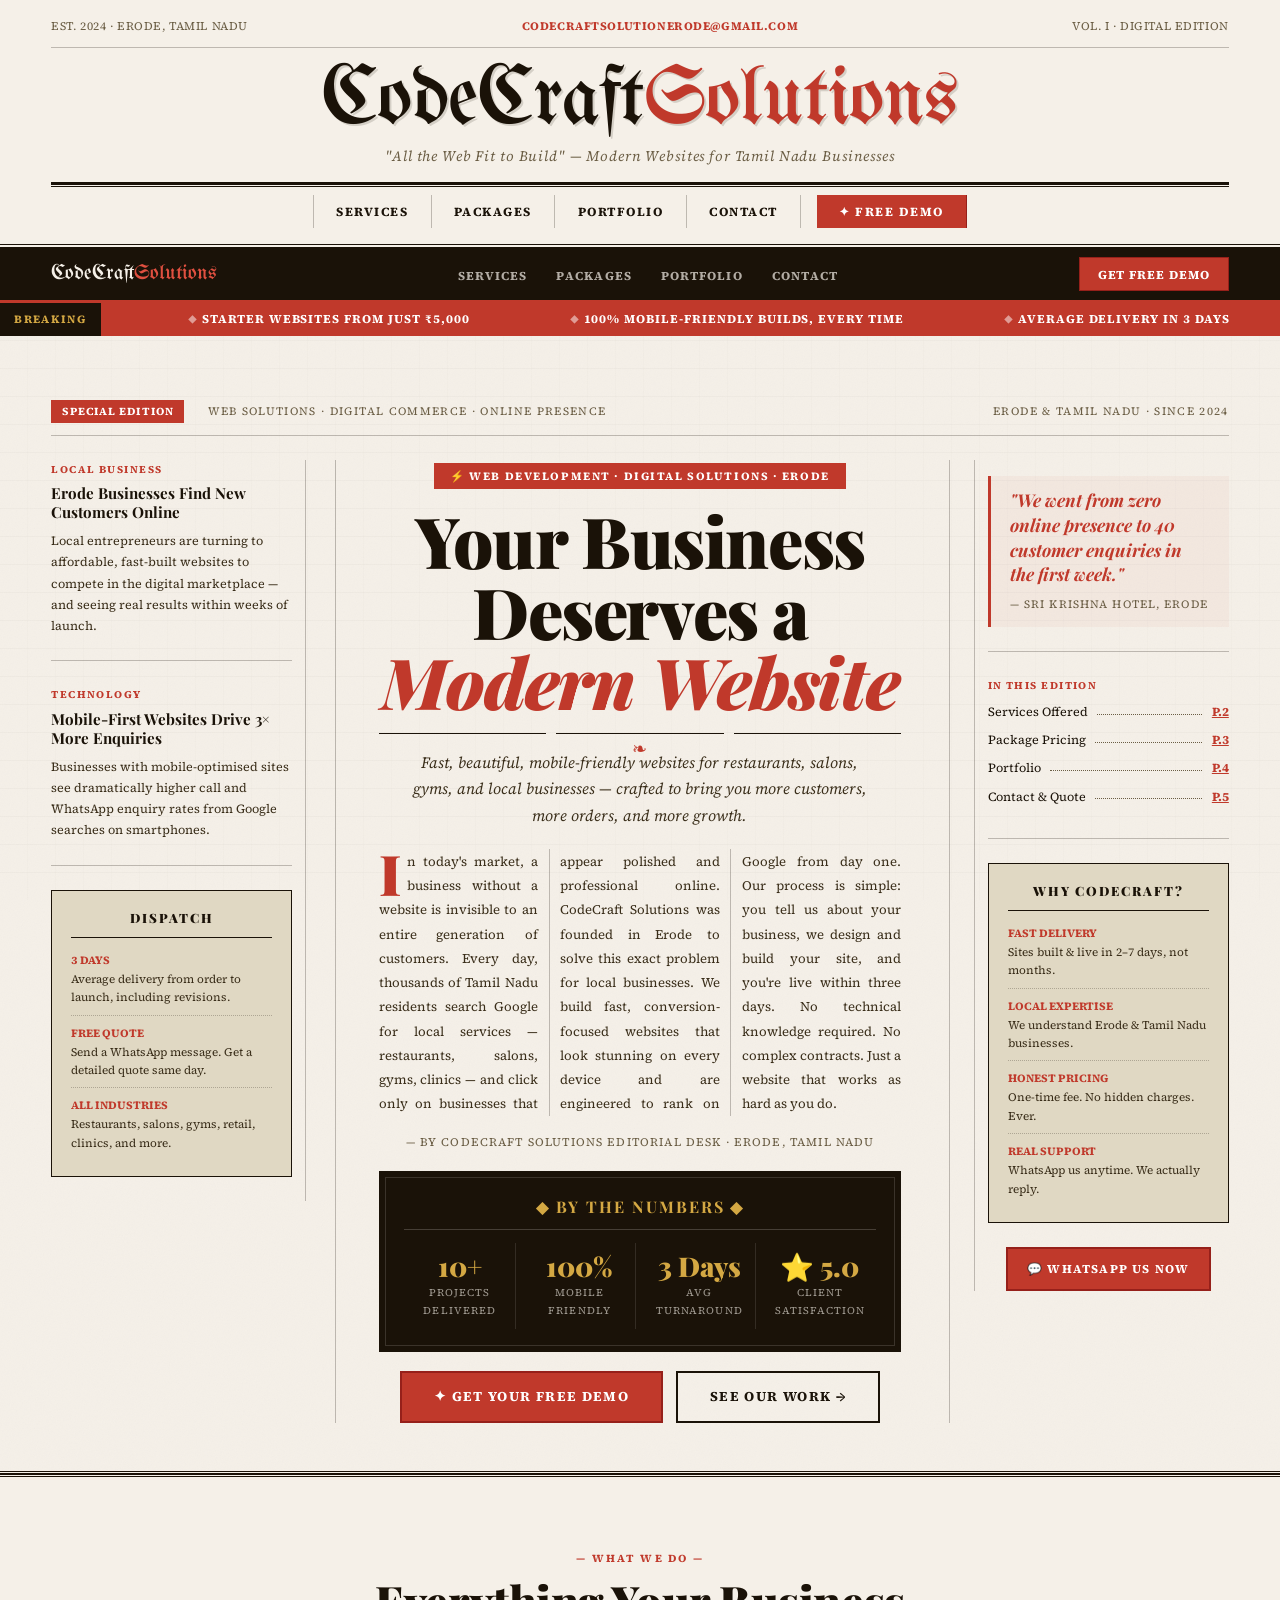
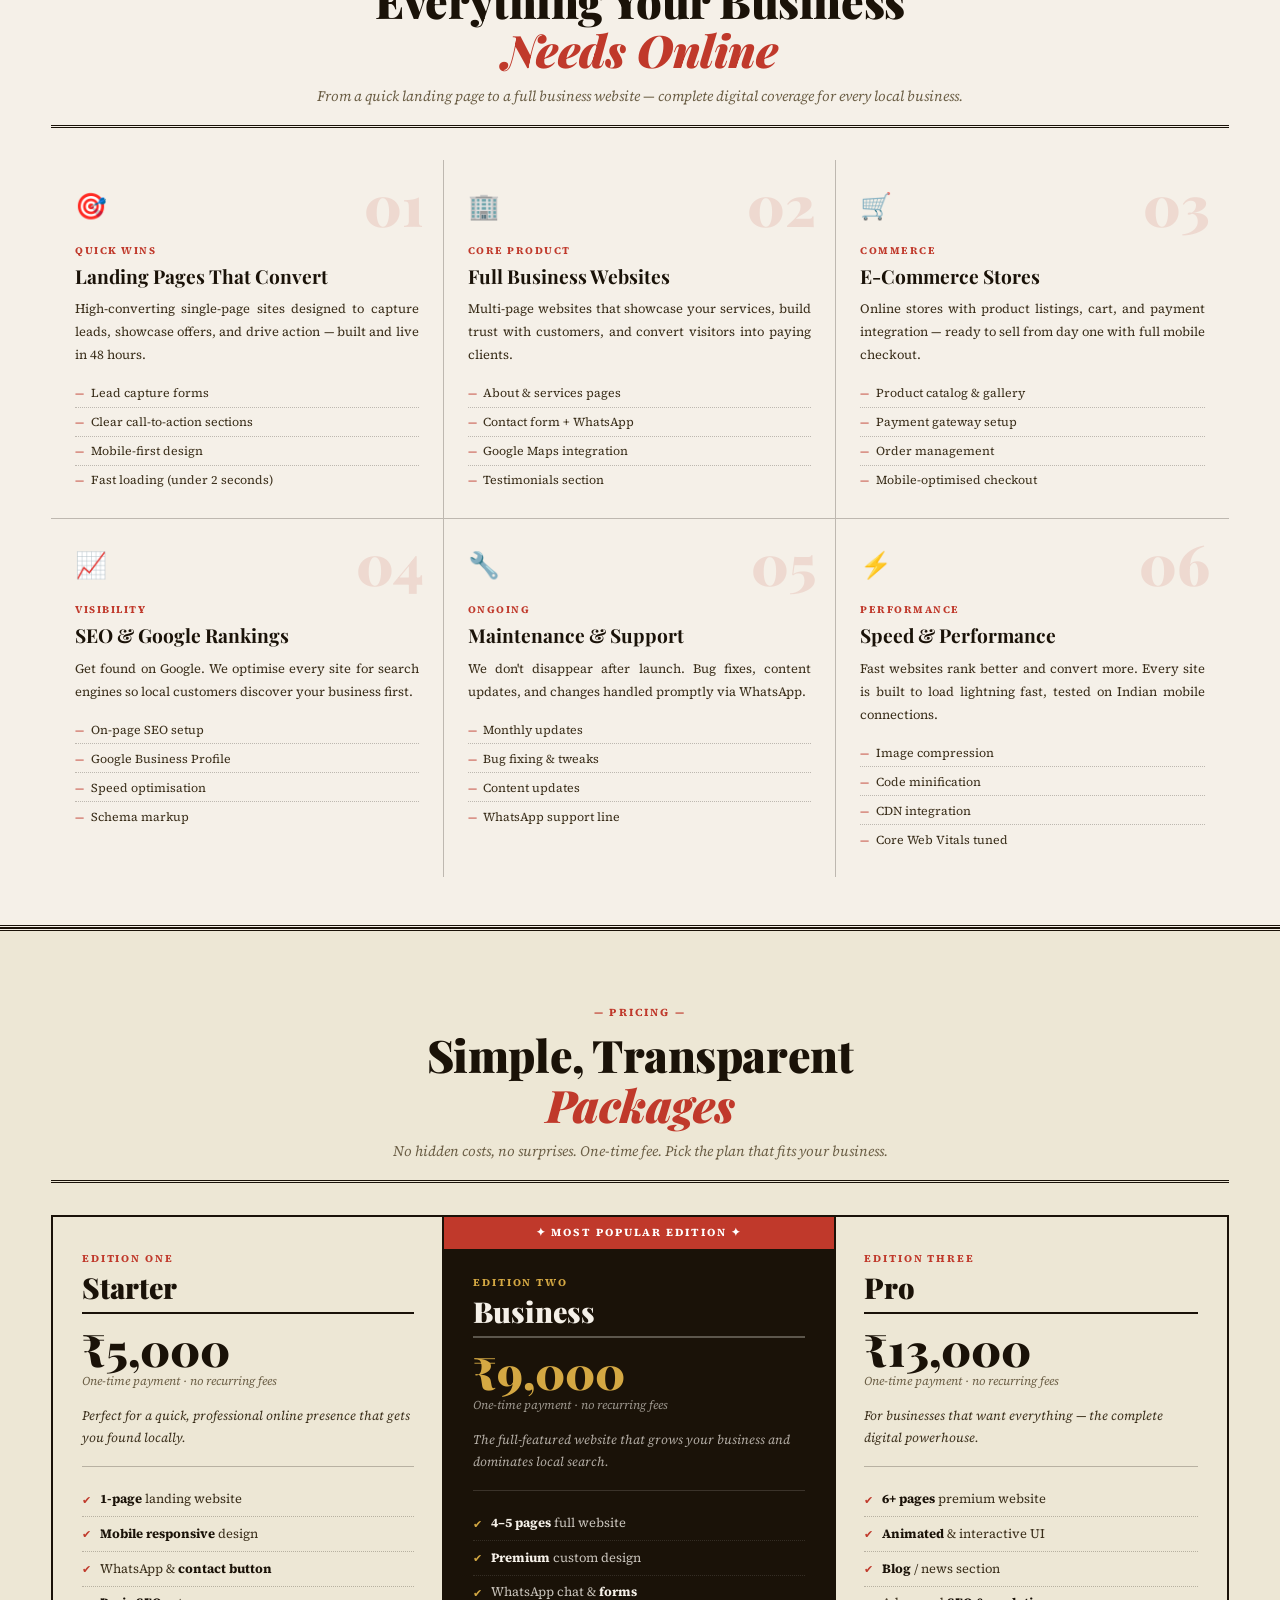
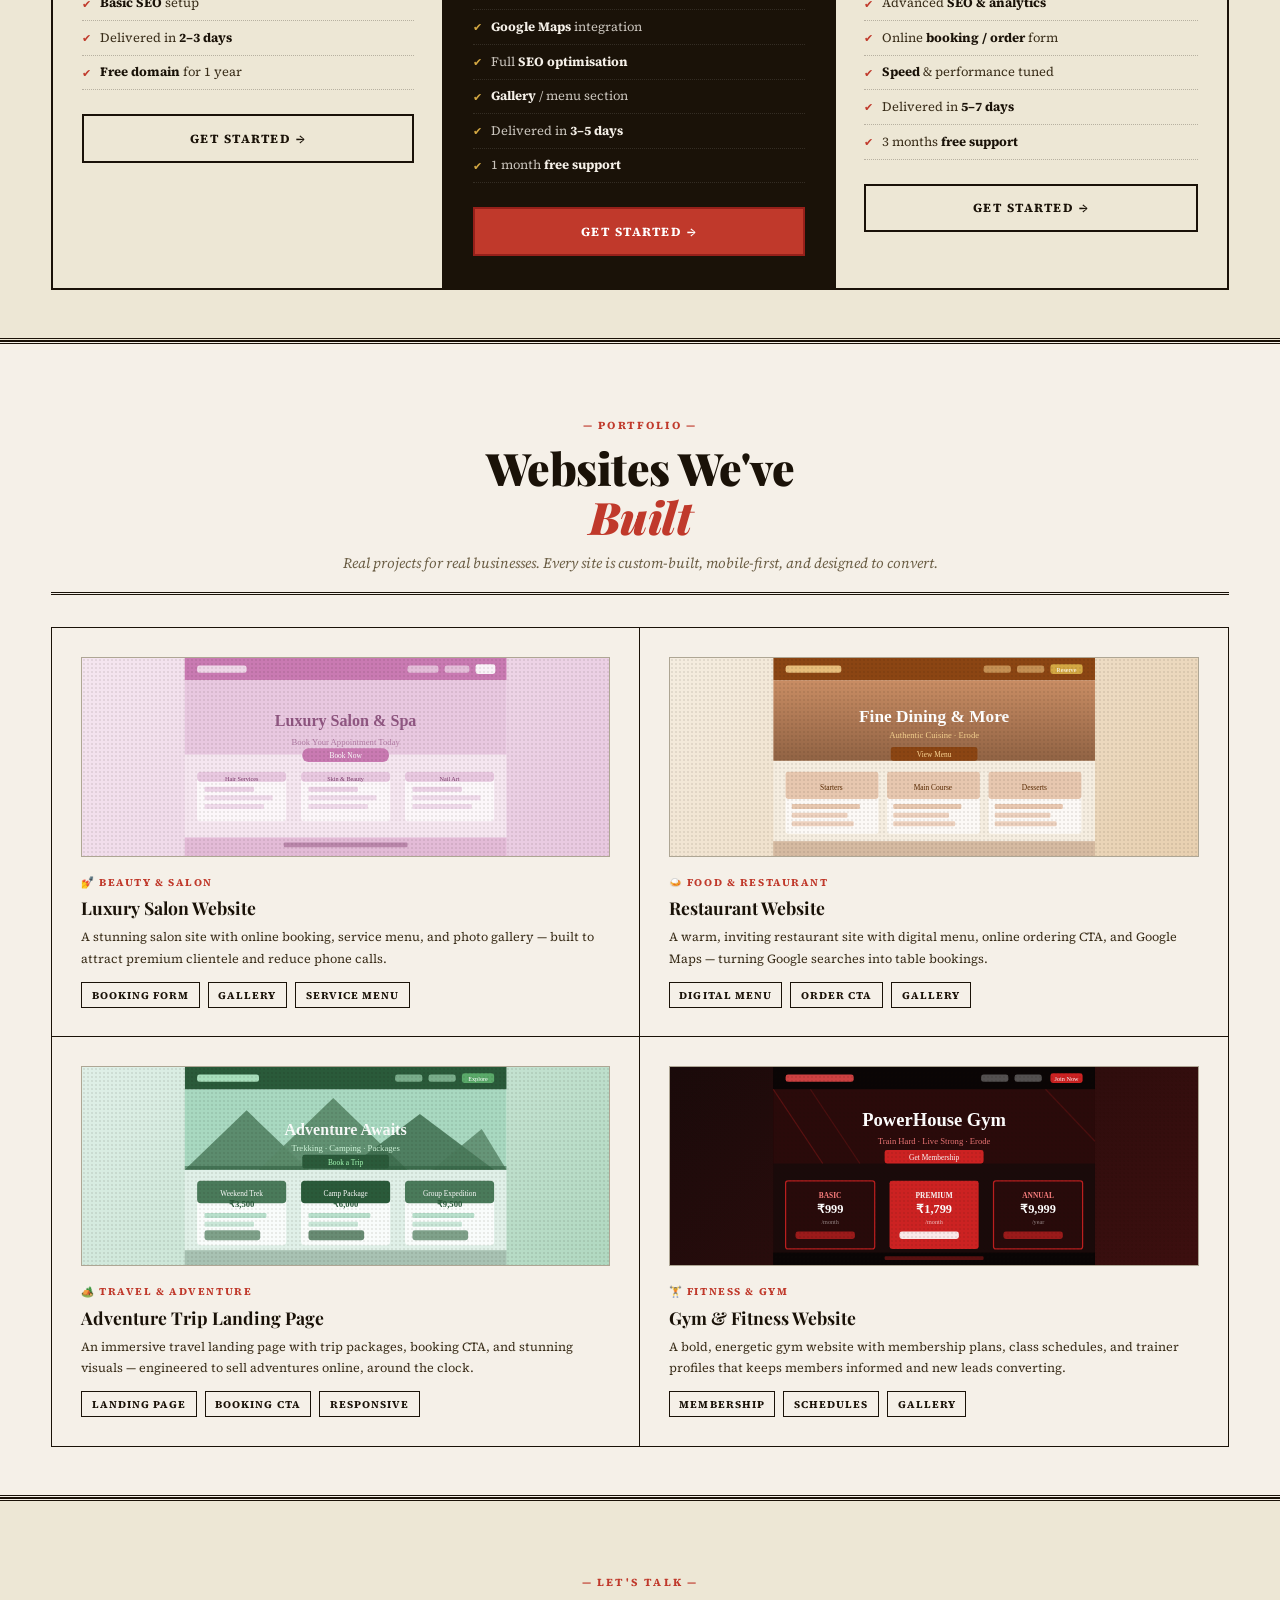
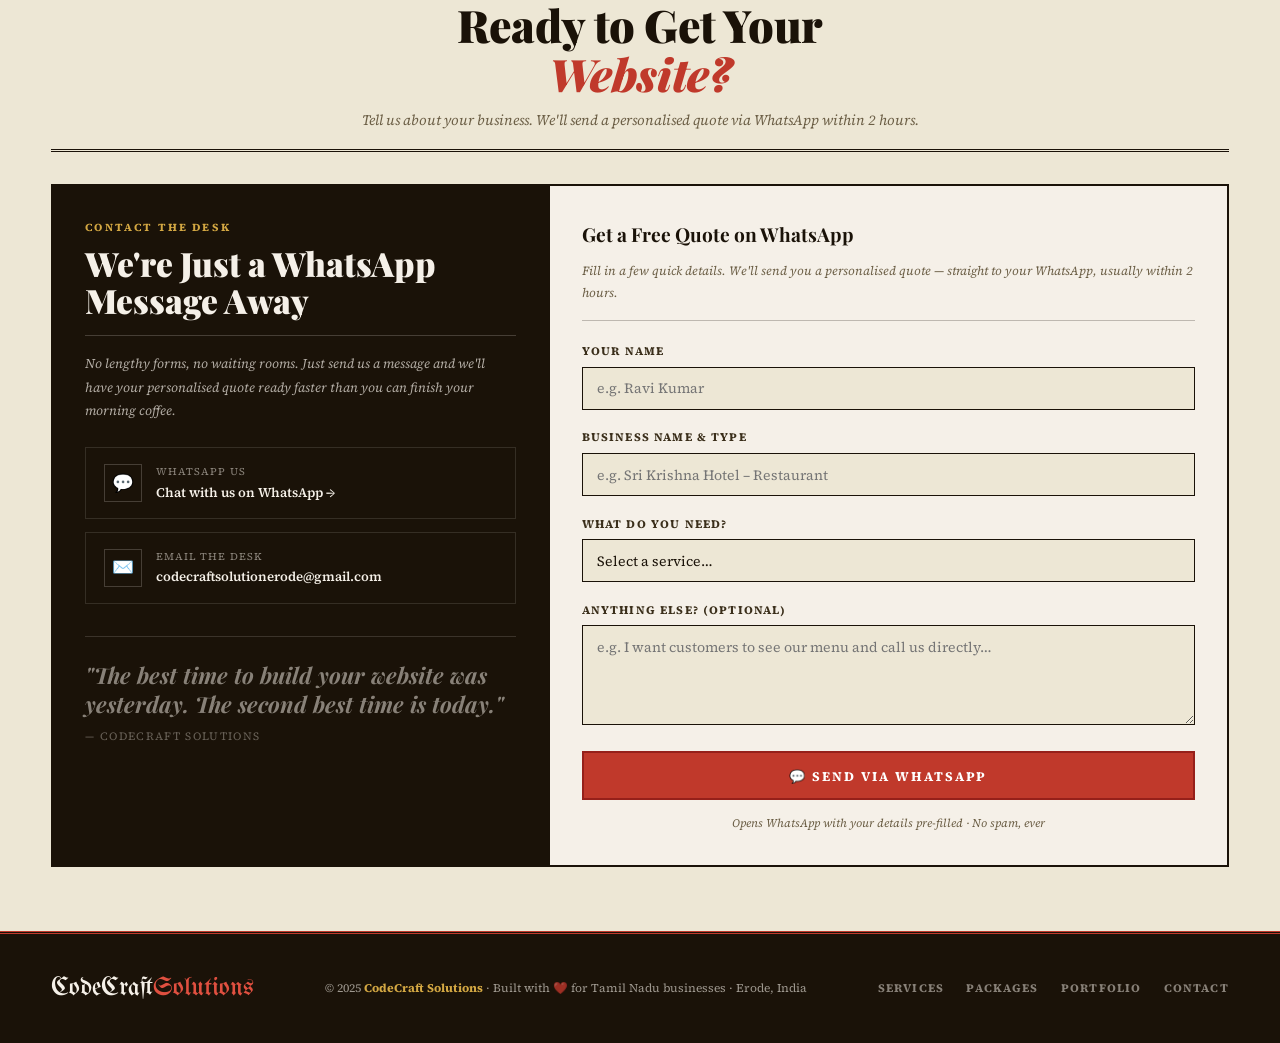
==== index.html @ 7e61b227 "Rename CodeCraft_Solutions_Newspaper.html to index.html" ====
<!DOCTYPE html>
<html lang="en">
<head>
<meta charset="UTF-8">
<meta name="viewport" content="width=device-width, initial-scale=1.0">
<title>CodeCraft Solutions — The Web Dispatch</title>
<link href="https://fonts.googleapis.com/css2?family=Playfair+Display:ital,wght@0,400;0,600;0,700;0,900;1,400;1,700&family=UnifrakturMaguntia&family=Libre+Baskerville:ital,wght@0,400;0,700;1,400&family=Source+Serif+4:ital,opsz,wght@0,8..60,300;0,8..60,400;0,8..60,600;1,8..60,400&display=swap" rel="stylesheet">
<style>
/* ═══════════════════════════════════════════
   DESIGN TOKENS — RETRO NEWSPAPER EDITORIAL
   ═══════════════════════════════════════════ */
:root {
  --cream:       #f5f0e8;
  --cream-dark:  #ede7d5;
  --cream-deep:  #e0d8c3;
  --ink:         #1a1208;
  --ink-mid:     #3a2e1a;
  --ink-light:   #6b5e45;
  --red:         #c0392b;
  --red-dark:    #96201a;
  --red-light:   #e05040;
  --gold:        #b8892a;
  --gold-light:  #d4a843;
  --rule:        #1a1208;
  --rule-thin:   rgba(26,18,8,0.25);
  --paper-grain: url("data:image/svg+xml,%3Csvg xmlns='http://www.w3.org/2000/svg' width='300' height='300'%3E%3Cfilter id='n'%3E%3CfeTurbulence type='fractalNoise' baseFrequency='0.85' numOctaves='4' stitchTiles='stitch'/%3E%3CfeColorMatrix type='saturate' values='0'/%3E%3C/filter%3E%3Crect width='300' height='300' filter='url(%23n)' opacity='0.04'/%3E%3C/svg%3E");
  --serif-display: 'Playfair Display', Georgia, serif;
  --serif-body:    'Source Serif 4', 'Libre Baskerville', Georgia, serif;
  --fraktur:       'UnifrakturMaguntia', serif;
}

/* ─── RESET & BASE ─── */
*,*::before,*::after { box-sizing: border-box; margin: 0; padding: 0; }
html { scroll-behavior: smooth; }
body {
  background-color: var(--cream);
  background-image: var(--paper-grain);
  color: var(--ink);
  font-family: var(--serif-body);
  font-size: 16px;
  line-height: 1.75;
  overflow-x: hidden;
  cursor: crosshair;
}

/* ─── PAPER TEXTURE LAYER ─── */
body::before {
  content: '';
  position: fixed; inset: 0;
  background: 
    repeating-linear-gradient(0deg, transparent, transparent 27px, rgba(26,18,8,0.025) 27px, rgba(26,18,8,0.025) 28px),
    repeating-linear-gradient(90deg, transparent, transparent 27px, rgba(26,18,8,0.012) 27px, rgba(26,18,8,0.012) 28px);
  pointer-events: none; z-index: 0;
}

/* ─── SCROLL PROGRESS ─── */
#progress {
  position: fixed; top: 0; left: 0; height: 3px; z-index: 500;
  background: var(--red); width: 0%;
  transition: width .1s;
}

/* ══════════════════════════════
   MASTHEAD / HEADER
   ══════════════════════════════ */
.masthead {
  position: relative; z-index: 100;
  background: var(--cream);
  border-bottom: 4px double var(--ink);
  text-align: center;
  padding: 1rem 4%;
}
.masthead-top {
  display: flex; align-items: center; justify-content: space-between;
  font-family: var(--serif-body); font-size: .72rem;
  color: var(--ink-light); letter-spacing: .05em;
  text-transform: uppercase;
  padding-bottom: .7rem;
  border-bottom: 1px solid var(--rule-thin);
  margin-bottom: .7rem;
}
.masthead-top a { color: var(--red); text-decoration: none; font-weight: 700; }
.masthead-logo {
  font-family: var(--fraktur);
  font-size: clamp(2.8rem, 7vw, 5.2rem);
  color: var(--ink);
  letter-spacing: -.01em;
  line-height: 1;
  text-shadow: 2px 2px 0 rgba(26,18,8,.15);
  margin: .3rem 0 .1rem;
}
.masthead-logo span { color: var(--red); }
.masthead-tagline {
  font-family: var(--serif-body); font-style: italic;
  font-size: .9rem; color: var(--ink-light);
  letter-spacing: .06em; margin-bottom: .8rem;
}
.masthead-rule { height: 3px; background: var(--ink); margin: .6rem 0; position: relative; }
.masthead-rule::before {
  content: ''; position: absolute; top: 4px; left: 0; right: 0; height: 1px;
  background: var(--ink);
}
.masthead-nav {
  display: flex; align-items: center; justify-content: center;
  gap: 0; flex-wrap: wrap;
}
.masthead-nav a {
  font-family: var(--serif-body); font-size: .78rem; font-weight: 700;
  text-transform: uppercase; letter-spacing: .12em;
  color: var(--ink); text-decoration: none;
  padding: .35rem 1.4rem;
  border-right: 1px solid var(--rule-thin);
  transition: color .2s, background .2s;
}
.masthead-nav a:first-child { border-left: 1px solid var(--rule-thin); }
.masthead-nav a:hover { color: var(--red); background: rgba(192,57,43,.05); }
.masthead-nav .nav-cta {
  background: var(--red); color: #fff !important;
  border-color: var(--red-dark) !important;
  margin-left: 1rem;
  border-radius: 0;
}
.masthead-nav .nav-cta:hover { background: var(--red-dark); }

/* Sticky nav */
.sticky-nav {
  position: sticky; top: 0; z-index: 200;
  background: var(--ink); color: var(--cream);
  display: flex; align-items: center; justify-content: space-between;
  padding: .5rem 4%;
  border-bottom: 3px solid var(--red);
}
.sticky-nav-logo {
  font-family: var(--fraktur); font-size: 1.3rem; color: var(--cream);
  text-decoration: none;
}
.sticky-nav-logo span { color: var(--red-light); }
.sticky-nav-links { display: flex; gap: 1.8rem; list-style: none; }
.sticky-nav-links a {
  font-family: var(--serif-body); font-size: .76rem; font-weight: 700;
  text-transform: uppercase; letter-spacing: .1em;
  color: rgba(245,240,232,.7); text-decoration: none;
  transition: color .2s;
}
.sticky-nav-links a:hover { color: var(--red-light); }
.sticky-btn {
  background: var(--red); color: #fff !important;
  padding: .35rem 1.1rem;
  font-family: var(--serif-body); font-size: .76rem; font-weight: 700;
  text-transform: uppercase; letter-spacing: .08em;
  text-decoration: none;
  border: 1px solid var(--red-dark);
  transition: background .2s;
}
.sticky-btn:hover { background: var(--red-dark); }
.nav-burger { display: none; flex-direction: column; gap: 4px; cursor: pointer; padding: 4px; background: none; border: none; }
.nav-burger span { display: block; width: 22px; height: 2px; background: var(--cream); }

/* ══════════════════════════════
   HERO — FRONT PAGE LAYOUT
   ══════════════════════════════ */
#hero {
  position: relative; z-index: 1;
  padding: 2rem 4% 3rem;
  border-bottom: 3px double var(--ink);
}

/* Big edition dateline */
.edition-bar {
  display: flex; align-items: center; gap: 1.5rem;
  font-size: .7rem; font-family: var(--serif-body);
  text-transform: uppercase; letter-spacing: .12em;
  color: var(--ink-light);
  margin-bottom: 1.5rem;
  padding-bottom: .7rem;
  border-bottom: 1px solid var(--rule-thin);
}
.edition-bar .ed-tag {
  background: var(--red); color: #fff;
  padding: .15rem .65rem; font-weight: 700;
  font-size: .68rem; letter-spacing: .1em;
}

/* Newspaper grid layout */
.front-page {
  display: grid;
  grid-template-columns: 1fr 2px 2.2fr 2px 1fr;
  gap: 0 1.6rem;
  align-items: start;
}
.col-rule {
  width: 1px; background: var(--rule-thin);
  align-self: stretch; margin: 0 .2rem;
}

/* Column 1: sidebar brief */
.hero-sidebar-left {
  padding-right: .8rem;
  border-right: 1px solid var(--rule-thin);
}
.sidebar-brief {
  margin-bottom: 1.5rem;
  padding-bottom: 1.5rem;
  border-bottom: 1px solid var(--rule-thin);
}
.brief-kicker {
  font-size: .65rem; font-weight: 700; text-transform: uppercase;
  letter-spacing: .14em; color: var(--red);
  display: block; margin-bottom: .4rem;
}
.brief-headline {
  font-family: var(--serif-display); font-size: .95rem; font-weight: 700;
  line-height: 1.25; margin-bottom: .5rem; color: var(--ink);
}
.brief-body {
  font-size: .78rem; color: var(--ink-mid); line-height: 1.7;
}

/* Column 2: main headline */
.hero-main {
  padding: 0 1.2rem;
  text-align: center;
}
.hero-kicker {
  display: inline-block;
  background: var(--red); color: #fff;
  font-family: var(--serif-body); font-size: .7rem; font-weight: 700;
  text-transform: uppercase; letter-spacing: .14em;
  padding: .2rem 1rem; margin-bottom: 1rem;
}
.hero-headline {
  font-family: var(--serif-display);
  font-size: clamp(2.4rem, 5.5vw, 4.4rem);
  font-weight: 900; line-height: 1.0;
  letter-spacing: -.02em;
  color: var(--ink);
  margin-bottom: .7rem;
}
.hero-headline em { font-style: italic; color: var(--red); }
.hero-deck {
  font-family: var(--serif-body); font-size: .98rem;
  font-style: italic; color: var(--ink-mid);
  line-height: 1.7; margin-bottom: 1.2rem;
  max-width: 480px; margin-left: auto; margin-right: auto;
}
.hero-rule {
  display: flex; align-items: center; gap: .6rem;
  justify-content: center; margin: 1rem 0;
}
.hero-rule span { flex: 1; height: 1px; background: var(--ink); }
.hero-rule-ornament {
  font-family: var(--serif-display); font-size: 1.1rem; color: var(--red);
}

/* Three-column body text in hero */
.hero-columns {
  column-count: 3; column-gap: 1.4rem;
  column-rule: 1px solid var(--rule-thin);
  font-size: .82rem; line-height: 1.85;
  color: var(--ink-mid); text-align: justify;
  margin: 1rem 0;
  hyphens: auto;
}
.hero-columns::first-letter {
  font-family: var(--serif-display); font-size: 3.5rem;
  font-weight: 900; color: var(--red);
  float: left; line-height: .8; margin: .05em .12em 0 0;
}
.hero-byline {
  font-size: .72rem; text-transform: uppercase; letter-spacing: .1em;
  color: var(--ink-light); margin-top: .8rem;
}

/* Hero illustration / stats */
.hero-broadside {
  margin: 1.2rem 0;
  background: var(--ink);
  color: var(--cream);
  padding: 1.4rem 1.6rem;
  position: relative;
  overflow: hidden;
}
.hero-broadside::before {
  content: '';
  position: absolute; inset: 6px;
  border: 1px solid rgba(245,240,232,.15);
  pointer-events: none;
}
.broadside-title {
  font-family: var(--serif-display); font-size: 1rem; font-weight: 700;
  text-align: center; text-transform: uppercase; letter-spacing: .12em;
  color: var(--gold-light); margin-bottom: .8rem;
  border-bottom: 1px solid rgba(245,240,232,.2); padding-bottom: .5rem;
}
.broadside-stats {
  display: grid; grid-template-columns: repeat(4, 1fr);
  gap: .5rem;
}
.bstat {
  text-align: center; padding: .6rem .3rem;
  border-right: 1px solid rgba(245,240,232,.12);
}
.bstat:last-child { border-right: none; }
.bstat-num {
  font-family: var(--serif-display); font-size: 1.7rem; font-weight: 900;
  color: var(--gold-light); line-height: 1; display: block;
}
.bstat-label {
  font-size: .65rem; text-transform: uppercase; letter-spacing: .1em;
  color: rgba(245,240,232,.6); margin-top: .2rem; display: block;
}

/* Hero buttons */
.hero-btns {
  display: flex; gap: .8rem; justify-content: center;
  flex-wrap: wrap; margin-top: 1.2rem;
}
.btn-primary {
  background: var(--red); color: #fff;
  padding: .75rem 2rem; font-family: var(--serif-body);
  font-size: .85rem; font-weight: 700; text-transform: uppercase;
  letter-spacing: .1em; text-decoration: none;
  border: 2px solid var(--red-dark);
  transition: background .2s, transform .15s;
  display: inline-block;
}
.btn-primary:hover { background: var(--red-dark); transform: translateY(-2px); }
.btn-ghost {
  background: transparent; color: var(--ink);
  padding: .75rem 2rem; font-family: var(--serif-body);
  font-size: .85rem; font-weight: 700; text-transform: uppercase;
  letter-spacing: .1em; text-decoration: none;
  border: 2px solid var(--ink);
  transition: background .2s, color .2s;
}
.btn-ghost:hover { background: var(--ink); color: var(--cream); }

/* Column 3: right sidebar */
.hero-sidebar-right {
  padding-left: .8rem;
  border-left: 1px solid var(--rule-thin);
}

/* Ticker */
.ticker-wrap {
  overflow: hidden; background: var(--red); color: #fff;
  padding: .35rem 0; margin-bottom: 2rem;
  font-family: var(--serif-body); font-size: .75rem;
  font-weight: 700; text-transform: uppercase; letter-spacing: .08em;
  white-space: nowrap;
  position: relative; z-index: 1;
}
.ticker-label {
  display: inline-block; background: var(--ink);
  color: var(--gold-light); padding: .35rem .9rem;
  position: absolute; left: 0; top: 0; bottom: 0;
  font-size: .7rem; letter-spacing: .12em;
  display: flex; align-items: center;
  z-index: 2;
}
.ticker-inner {
  display: inline-block;
  animation: tickerScroll 25s linear infinite;
  padding-left: 100%;
}
@keyframes tickerScroll {
  from { transform: translateX(0); }
  to   { transform: translateX(-100%); }
}
.ticker-inner span { margin: 0 3rem; }
.ticker-inner span::before { content: '◆ '; color: rgba(255,255,255,.5); }

/* ══════════════════════════════
   SECTION COMMONS
   ══════════════════════════════ */
.section-masthead {
  text-align: center; padding: 1.5rem 0 1rem;
  border-bottom: 3px double var(--ink); margin-bottom: 2rem;
  position: relative;
}
.section-kicker {
  font-size: .68rem; font-weight: 700; text-transform: uppercase;
  letter-spacing: .2em; color: var(--red);
  display: block; margin-bottom: .5rem;
}
.section-title {
  font-family: var(--serif-display);
  font-size: clamp(1.8rem, 3.5vw, 2.8rem);
  font-weight: 900; line-height: 1.1; letter-spacing: -.01em;
  color: var(--ink);
}
.section-title em { font-style: italic; color: var(--red); }
.section-deck {
  font-style: italic; font-size: .9rem;
  color: var(--ink-light); margin-top: .6rem;
}

/* Ornamental rule */
.ornament-rule {
  display: flex; align-items: center; gap: .5rem;
  margin: 1.5rem 0;
}
.ornament-rule hr { flex: 1; border: none; border-top: 1px solid var(--rule-thin); }
.ornament-rule span { font-family: var(--serif-display); color: var(--red); font-size: .9rem; }

/* Full-width horizontal rule lines */
.section-divider {
  border: none;
  border-top: 3px double var(--ink);
  margin: 0;
}

/* ══════════════════════════════
   SERVICES SECTION
   ══════════════════════════════ */
#services {
  padding: 3rem 4%;
  background: var(--cream);
  border-bottom: 3px double var(--ink);
  position: relative; z-index: 1;
}

/* Broadsheet grid: 3 columns */
.services-broadsheet {
  display: grid;
  grid-template-columns: repeat(3, 1fr);
  gap: 0;
}
.service-story {
  padding: 1.5rem;
  border-right: 1px solid var(--rule-thin);
  position: relative;
  transition: background .2s;
}
.service-story:last-child { border-right: none; }
.service-story:hover { background: rgba(192,57,43,.04); }
.service-row-2 {
  display: grid;
  grid-template-columns: repeat(3, 1fr);
  gap: 0;
  border-top: 1px solid var(--rule-thin);
  margin-top: 0;
}

.story-number {
  font-family: var(--serif-display); font-size: 3.5rem; font-weight: 900;
  color: rgba(192,57,43,.12); line-height: 1;
  position: absolute; top: 1rem; right: 1.2rem;
}
.story-icon {
  font-size: 1.6rem; margin-bottom: .8rem; display: block;
}
.story-kicker {
  font-size: .63rem; font-weight: 700; text-transform: uppercase;
  letter-spacing: .15em; color: var(--red); margin-bottom: .35rem;
  display: block;
}
.story-headline {
  font-family: var(--serif-display); font-size: 1.2rem; font-weight: 700;
  line-height: 1.2; margin-bottom: .6rem; color: var(--ink);
}
.story-body {
  font-size: .8rem; color: var(--ink-mid); line-height: 1.8;
  text-align: justify; hyphens: auto;
}
.story-features {
  list-style: none; margin-top: .8rem;
}
.story-features li {
  font-size: .76rem; color: var(--ink-mid);
  padding: .2rem 0;
  border-bottom: 1px dotted var(--rule-thin);
  display: flex; gap: .4rem; align-items: baseline;
}
.story-features li::before {
  content: '—'; color: var(--red); flex-shrink: 0;
  font-size: .7rem;
}
.story-features li:last-child { border-bottom: none; }

/* ══════════════════════════════
   PACKAGES SECTION
   ══════════════════════════════ */
#packages {
  padding: 3rem 4%;
  background: var(--cream-dark);
  border-bottom: 3px double var(--ink);
  position: relative; z-index: 1;
}

.packages-editorial {
  display: grid;
  grid-template-columns: repeat(3, 1fr);
  gap: 0;
  border: 2px solid var(--ink);
}
.pkg-edition {
  padding: 2rem 1.8rem;
  border-right: 2px solid var(--ink);
  position: relative;
  transition: background .2s;
}
.pkg-edition:last-child { border-right: none; }
.pkg-edition:hover { background: rgba(245,240,232,1); }
.pkg-edition.featured {
  background: var(--ink); color: var(--cream);
  position: relative;
}

/* Masthead strip at top of featured */
.pkg-featured-banner {
  background: var(--red);
  color: #fff; text-align: center;
  font-family: var(--serif-body); font-size: .68rem; font-weight: 700;
  text-transform: uppercase; letter-spacing: .18em;
  padding: .4rem;
  margin: -2rem -1.8rem 1.5rem;
}

.pkg-category {
  font-size: .65rem; font-weight: 700; text-transform: uppercase;
  letter-spacing: .18em; color: var(--red); margin-bottom: .4rem;
}
.pkg-edition.featured .pkg-category { color: var(--gold-light); }

.pkg-name-headline {
  font-family: var(--serif-display); font-size: 1.8rem; font-weight: 900;
  line-height: 1; margin-bottom: .6rem; color: var(--ink);
  border-bottom: 2px solid var(--ink); padding-bottom: .6rem;
}
.pkg-edition.featured .pkg-name-headline {
  color: var(--cream); border-color: rgba(245,240,232,.3);
}

.pkg-price-block { margin: .8rem 0; }
.pkg-price-main {
  font-family: var(--serif-display); font-size: 2.8rem; font-weight: 900;
  color: var(--ink); line-height: 1;
}
.pkg-edition.featured .pkg-price-main { color: var(--gold-light); }
.pkg-price-sub {
  font-size: .75rem; color: var(--ink-light); font-style: italic;
}
.pkg-edition.featured .pkg-price-sub { color: rgba(245,240,232,.6); }
.pkg-tagline {
  font-size: .8rem; font-style: italic; color: var(--ink-mid);
  margin-bottom: 1rem; padding-bottom: 1rem;
  border-bottom: 1px solid var(--rule-thin);
}
.pkg-edition.featured .pkg-tagline { color: rgba(245,240,232,.7); border-color: rgba(245,240,232,.15); }

.pkg-features-list { list-style: none; margin-bottom: 1.5rem; }
.pkg-features-list li {
  font-size: .8rem; color: var(--ink-mid);
  padding: .35rem 0;
  border-bottom: 1px dotted var(--rule-thin);
  display: flex; gap: .55rem; align-items: flex-start;
}
.pkg-edition.featured .pkg-features-list li {
  color: rgba(245,240,232,.8); border-color: rgba(245,240,232,.12);
}
.pkg-features-list .check { color: var(--red); font-size: .7rem; flex-shrink: 0; margin-top: .15rem; }
.pkg-edition.featured .pkg-features-list .check { color: var(--gold-light); }
.pkg-features-list strong { color: var(--ink); font-weight: 700; }
.pkg-edition.featured .pkg-features-list strong { color: var(--cream); }

.pkg-edition-btn {
  display: block; text-align: center;
  padding: .7rem 1.5rem;
  font-family: var(--serif-body); font-size: .78rem; font-weight: 700;
  text-transform: uppercase; letter-spacing: .12em;
  text-decoration: none;
  border: 2px solid var(--ink);
  color: var(--ink); background: transparent;
  transition: background .2s, color .2s;
}
.pkg-edition-btn:hover { background: var(--ink); color: var(--cream); }
.pkg-edition.featured .pkg-edition-btn {
  background: var(--red); border-color: var(--red-dark); color: #fff;
}
.pkg-edition.featured .pkg-edition-btn:hover { background: var(--red-dark); }

/* ══════════════════════════════
   PORTFOLIO SECTION
   ══════════════════════════════ */
#work {
  padding: 3rem 4%;
  background: var(--cream);
  border-bottom: 3px double var(--ink);
  position: relative; z-index: 1;
}

.portfolio-broadsheet {
  display: grid;
  grid-template-columns: repeat(2, 1fr);
  gap: 0;
  border: 1px solid var(--ink);
}
.portfolio-story {
  padding: 1.8rem;
  border-right: 1px solid var(--ink);
  border-bottom: 1px solid var(--ink);
  position: relative; overflow: hidden;
  transition: background .2s;
  cursor: pointer;
}
.portfolio-story:nth-child(even) { border-right: none; }
.portfolio-story:nth-last-child(-n+2) { border-bottom: none; }
.portfolio-story:hover { background: rgba(192,57,43,.04); }

.portfolio-preview {
  width: 100%; height: 200px;
  margin-bottom: 1rem; overflow: hidden;
  border: 1px solid var(--rule-thin);
  position: relative;
  background: var(--cream-deep);
}
.portfolio-preview img {
  width: 100%; height: 100%;
  object-fit: cover; object-position: top;
  display: block;
  transition: transform .4s ease;
}
.portfolio-story:hover .portfolio-preview img {
  transform: scale(1.04);
}
.portfolio-preview-inner {
  width: 100%; height: 100%;
  display: flex; align-items: center; justify-content: center;
  font-size: 3rem;
  position: relative;
}
/* Halftone overlay on previews */
.portfolio-preview::after {
  content: '';
  position: absolute; inset: 0;
  background-image: radial-gradient(circle, rgba(26,18,8,.08) 1px, transparent 1px);
  background-size: 4px 4px;
  pointer-events: none;
}
.port-tag {
  font-size: .65rem; font-weight: 700; text-transform: uppercase;
  letter-spacing: .15em; color: var(--red); margin-bottom: .4rem; display: block;
}
.port-headline {
  font-family: var(--serif-display); font-size: 1.1rem; font-weight: 700;
  line-height: 1.2; margin-bottom: .5rem;
}
.port-body { font-size: .78rem; color: var(--ink-mid); line-height: 1.7; }
.port-chips {
  display: flex; gap: .5rem; flex-wrap: wrap; margin-top: .8rem;
}
.port-chip {
  font-size: .65rem; text-transform: uppercase; letter-spacing: .1em;
  font-weight: 700; color: var(--ink); padding: .18rem .6rem;
  border: 1px solid var(--ink);
}

/* Work navigation */
.work-nav {
  display: flex; gap: .8rem; justify-content: center; margin-top: 1.5rem;
}
.work-nav-btn {
  width: 40px; height: 40px;
  background: transparent; border: 2px solid var(--ink);
  color: var(--ink); font-size: 1rem; cursor: pointer;
  font-family: var(--serif-display);
  transition: background .2s, color .2s;
}
.work-nav-btn:hover { background: var(--ink); color: var(--cream); }

/* ══════════════════════════════
   CONTACT SECTION
   ══════════════════════════════ */
#contact {
  padding: 3rem 4% 4rem;
  background: var(--cream-dark);
  position: relative; z-index: 1;
}

.contact-broadsheet {
  display: grid; grid-template-columns: 1.1fr 1.5fr;
  gap: 0; border: 2px solid var(--ink);
}
.contact-editorial {
  padding: 2rem;
  border-right: 2px solid var(--ink);
  background: var(--ink);
  color: var(--cream);
}
.contact-editorial .section-kicker { color: var(--gold-light); }
.contact-headline {
  font-family: var(--serif-display); font-size: clamp(1.5rem, 3vw, 2.1rem);
  font-weight: 900; line-height: 1.1; margin-bottom: 1rem;
  color: var(--cream); border-bottom: 1px solid rgba(245,240,232,.2);
  padding-bottom: 1rem;
}
.contact-deck {
  font-size: .82rem; color: rgba(245,240,232,.7); line-height: 1.8;
  font-style: italic; margin-bottom: 1.5rem;
}
.contact-methods { display: flex; flex-direction: column; gap: .8rem; }
.contact-method {
  display: flex; align-items: center; gap: .9rem;
  padding: .9rem 1.1rem;
  border: 1px solid rgba(245,240,232,.12);
  text-decoration: none; color: var(--cream);
  transition: background .2s, border-color .2s;
}
.contact-method:hover { background: rgba(245,240,232,.06); border-color: var(--gold-light); }
.method-icon {
  width: 38px; height: 38px; flex-shrink: 0;
  display: flex; align-items: center; justify-content: center;
  font-size: 1.1rem; border: 1px solid rgba(245,240,232,.2);
}
.method-label { font-size: .65rem; text-transform: uppercase; letter-spacing: .1em; color: rgba(245,240,232,.5); }
.method-value { font-size: .82rem; font-weight: 600; }

/* Form panel */
.contact-form-panel {
  padding: 2rem;
  background: var(--cream);
}
.form-headline {
  font-family: var(--serif-display); font-size: 1.2rem; font-weight: 700;
  margin-bottom: .5rem;
}
.form-deck {
  font-size: .78rem; color: var(--ink-light); font-style: italic;
  margin-bottom: 1.3rem; padding-bottom: 1rem;
  border-bottom: 1px solid var(--rule-thin);
}
.form-group { margin-bottom: 1.1rem; }
.form-group label {
  display: block; font-size: .72rem; font-weight: 700;
  text-transform: uppercase; letter-spacing: .1em;
  color: var(--ink-mid); margin-bottom: .35rem;
}
.form-group input,
.form-group textarea,
.form-group select {
  width: 100%;
  background: var(--cream-dark);
  border: 1px solid var(--ink);
  padding: .65rem .9rem;
  font-family: var(--serif-body); font-size: .88rem; color: var(--ink);
  outline: none; resize: vertical;
  transition: border-color .2s, background .2s;
  border-radius: 0;
  appearance: none;
}
.form-group input:focus,
.form-group textarea:focus,
.form-group select:focus {
  border-color: var(--red);
  background: #fff;
}
.form-group textarea { min-height: 100px; }
.form-submit {
  width: 100%; padding: .85rem;
  background: var(--red); color: #fff; border: 2px solid var(--red-dark);
  font-family: var(--serif-body); font-size: .82rem; font-weight: 700;
  text-transform: uppercase; letter-spacing: .15em;
  cursor: pointer;
  transition: background .2s, transform .15s;
}
.form-submit:hover { background: var(--red-dark); transform: translateY(-2px); }
.form-note {
  text-align: center; font-size: .72rem; color: var(--ink-light);
  font-style: italic; margin-top: .8rem;
}

/* ══════════════════════════════
   FOOTER
   ══════════════════════════════ */
footer {
  background: var(--ink); color: rgba(245,240,232,.6);
  padding: 2rem 4%;
  border-top: 3px double var(--red);
  position: relative; z-index: 1;
}
.footer-inner {
  display: flex; align-items: center; justify-content: space-between;
  flex-wrap: wrap; gap: 1rem;
}
.footer-logo { font-family: var(--fraktur); font-size: 1.6rem; color: var(--cream); }
.footer-logo span { color: var(--red-light); }
.footer-copy { font-size: .74rem; text-align: center; }
.footer-copy span { color: var(--gold-light); font-weight: 700; }
.footer-links { display: flex; gap: 1.4rem; }
.footer-links a {
  font-size: .72rem; text-transform: uppercase; letter-spacing: .1em;
  font-weight: 700; color: rgba(245,240,232,.5); text-decoration: none;
  transition: color .2s;
}
.footer-links a:hover { color: var(--gold-light); }

/* ══════════════════════════════
   SCROLL REVEAL
   ══════════════════════════════ */
.reveal { opacity: 0; transform: translateY(30px); transition: opacity .7s, transform .7s; }
.reveal.visible { opacity: 1; transform: translateY(0); }
.reveal-left { opacity: 0; transform: translateX(-30px); transition: opacity .7s, transform .7s; }
.reveal-left.visible { opacity: 1; transform: translateX(0); }
.reveal-right { opacity: 0; transform: translateX(30px); transition: opacity .7s, transform .7s; }
.reveal-right.visible { opacity: 1; transform: translateX(0); }

/* ══════════════════════════════
   MOBILE MENU
   ══════════════════════════════ */
.mobile-menu {
  display: none; position: fixed; inset: 0; z-index: 300;
  background: var(--ink); flex-direction: column;
  align-items: center; justify-content: center; gap: 1.5rem;
}
.mobile-menu.open { display: flex; }
.mobile-menu a {
  font-family: var(--serif-display); font-size: 2rem; font-weight: 700;
  color: var(--cream); text-decoration: none; transition: color .2s;
}
.mobile-menu a:hover { color: var(--red-light); }
.mobile-close {
  position: absolute; top: 1.5rem; right: 1.5rem;
  background: none; border: none; color: var(--cream); font-size: 2rem; cursor: pointer;
}

/* ══════════════════════════════
   PULL QUOTES & ORNAMENTS
   ══════════════════════════════ */
.pull-quote {
  border-left: 3px solid var(--red);
  padding: .8rem 1.2rem;
  margin: 1rem 0;
  background: rgba(192,57,43,.04);
}
.pull-quote p {
  font-family: var(--serif-display); font-style: italic;
  font-size: 1.1rem; font-weight: 700; line-height: 1.4;
  color: var(--red);
}
.pull-quote cite {
  font-size: .7rem; text-transform: uppercase; letter-spacing: .1em;
  color: var(--ink-light); margin-top: .5rem; display: block;
  font-style: normal;
}

/* Decorative initial caps on section descriptions */
.drop-cap::first-letter {
  font-family: var(--serif-display); font-size: 3rem; font-weight: 900;
  color: var(--red); float: left; line-height: .75;
  margin: .08em .12em 0 0;
}

/* ══════════════════════════════
   ADVERTISEMENT BLOCKS
   ══════════════════════════════ */
.classifieds {
  background: var(--cream-deep);
  border: 1px solid var(--ink);
  padding: 1rem 1.2rem;
  margin: 1.5rem 0;
}
.classified-heading {
  font-family: var(--serif-display); font-size: .8rem; font-weight: 900;
  text-transform: uppercase; letter-spacing: .15em;
  text-align: center; border-bottom: 1px solid var(--ink);
  padding-bottom: .5rem; margin-bottom: .8rem; color: var(--ink);
}
.classified-item {
  font-size: .72rem; color: var(--ink-mid); line-height: 1.6;
  margin-bottom: .5rem; padding-bottom: .5rem;
  border-bottom: 1px dotted var(--rule-thin);
}
.classified-item strong { color: var(--red); font-size: .7rem; text-transform: uppercase; }
.classified-item:last-child { border-bottom: none; margin-bottom: 0; }

/* ══════════════════════════════
   RESPONSIVE
   ══════════════════════════════ */
@media (max-width: 900px) {
  .front-page { grid-template-columns: 1fr; }
  .col-rule { display: none; }
  .hero-sidebar-left, .hero-sidebar-right { border: none; padding: 0; }
  .hero-sidebar-left { border-bottom: 1px solid var(--rule-thin); padding-bottom: 1.5rem; margin-bottom: 1.5rem; }
  .hero-sidebar-right { border-top: 1px solid var(--rule-thin); padding-top: 1.5rem; margin-top: 1rem; }
  .hero-columns { column-count: 2; }
  .services-broadsheet, .service-row-2 { grid-template-columns: 1fr; }
  .service-story { border-right: none; border-bottom: 1px solid var(--rule-thin); }
  .packages-editorial { grid-template-columns: 1fr; }
  .pkg-edition { border-right: none; border-bottom: 2px solid var(--ink); }
  .pkg-edition:last-child { border-bottom: none; }
  .portfolio-broadsheet { grid-template-columns: 1fr; }
  .portfolio-story { border-right: none; }
  .portfolio-story:nth-last-child(-n+2) { border-bottom: 1px solid var(--ink); }
  .portfolio-story:last-child { border-bottom: none; }
  .contact-broadsheet { grid-template-columns: 1fr; }
  .contact-editorial { border-right: none; border-bottom: 2px solid rgba(245,240,232,.2); }
  .masthead-top { display: none; }
  .broadside-stats { grid-template-columns: repeat(2, 1fr); }
  .sticky-nav-links { display: none; }
  .nav-burger { display: flex; }
  .footer-inner { flex-direction: column; text-align: center; }
  .footer-links { justify-content: center; }
}
@media (max-width: 600px) {
  .hero-columns { column-count: 1; }
  .hero-headline { font-size: 2.2rem; }
  .masthead-logo { font-size: 2.4rem; }
  #hero, #services, #packages, #work, #contact { padding: 2rem 4%; }
}

/* ══════════════════════════════
   PRINT-STYLE FLOURISHES
   ══════════════════════════════ */
.ink-stamp {
  display: inline-block;
  border: 3px solid var(--red);
  color: var(--red); padding: .25rem .6rem;
  font-size: .65rem; font-weight: 900;
  text-transform: uppercase; letter-spacing: .2em;
  font-family: var(--serif-body);
  transform: rotate(-4deg);
  opacity: .85;
  white-space: nowrap;
}

/* Dotted leader between labels and values */
.leader {
  display: flex; align-items: baseline; gap: .2rem;
}
.leader-dots {
  flex: 1; border-bottom: 1px dotted var(--ink-light);
  margin: 0 .4rem; position: relative; top: -.1em;
}
</style>
</head>
<body>

<div id="progress"></div>

<!-- ─── MOBILE MENU ─── -->
<div class="mobile-menu" id="mobileMenu">
  <button class="mobile-close" id="mobileClose">✕</button>
  <a href="#hero" onclick="closeMobile()">Home</a>
  <a href="#services" onclick="closeMobile()">Services</a>
  <a href="#packages" onclick="closeMobile()">Packages</a>
  <a href="#work" onclick="closeMobile()">Portfolio</a>
  <a href="#contact" onclick="closeMobile()">Contact</a>
</div>

<!-- ══════════════════════════
     MASTHEAD
     ══════════════════════════ -->
<header class="masthead">
  <div class="masthead-top">
    <span>Est. 2024 · Erode, Tamil Nadu</span>
    <span><a href="mailto:codecraftsolutionerode@gmail.com">codecraftsolutionerode@gmail.com</a></span>
    <span>Vol. I · Digital Edition</span>
  </div>
  <div class="masthead-logo">CodeCraft<span>Solutions</span></div>
  <div class="masthead-tagline">"All the Web Fit to Build" — Modern Websites for Tamil Nadu Businesses</div>
  <div class="masthead-rule"></div>
  <nav class="masthead-nav">
    <a href="#services">Services</a>
    <a href="#packages">Packages</a>
    <a href="#work">Portfolio</a>
    <a href="#contact">Contact</a>
    <a href="#contact" class="nav-cta">✦ Free Demo</a>
  </nav>
</header>

<!-- ══════════════════════════
     STICKY NAV
     ══════════════════════════ -->
<nav class="sticky-nav">
  <a href="#hero" class="sticky-nav-logo">CodeCraft<span>Solutions</span></a>
  <ul class="sticky-nav-links">
    <li><a href="#services">Services</a></li>
    <li><a href="#packages">Packages</a></li>
    <li><a href="#work">Portfolio</a></li>
    <li><a href="#contact">Contact</a></li>
  </ul>
  <a href="#contact" class="sticky-btn">Get Free Demo</a>
  <button class="nav-burger" onclick="openMobile()" aria-label="Open menu">
    <span></span><span></span><span></span>
  </button>
</nav>

<!-- ══════════════════════════
     BREAKING NEWS TICKER
     ══════════════════════════ -->
<div class="ticker-wrap">
  <span class="ticker-label">BREAKING</span>
  <div class="ticker-inner" style="padding-left:140px">
    <span>Starter websites from just ₹5,000</span>
    <span>100% mobile-friendly builds, every time</span>
    <span>Average delivery in 3 days</span>
    <span>WhatsApp quotes within 2 hours</span>
    <span>Serving restaurants, salons, gyms &amp; more across Erode</span>
    <span>Free domain for 1 year on all packages</span>
    <span>5.0 ★ client satisfaction rating</span>
  </div>
</div>

<!-- ══════════════════════════
     HERO / FRONT PAGE
     ══════════════════════════ -->
<section id="hero">
  <div class="edition-bar">
    <span class="ed-tag">SPECIAL EDITION</span>
    <span>Web Solutions · Digital Commerce · Online Presence</span>
    <span style="margin-left:auto">Erode &amp; Tamil Nadu · Since 2024</span>
  </div>

  <div class="front-page">
    <!-- LEFT SIDEBAR -->
    <aside class="hero-sidebar-left reveal-left">
      <div class="sidebar-brief">
        <span class="brief-kicker">Local Business</span>
        <h3 class="brief-headline">Erode Businesses Find New Customers Online</h3>
        <p class="brief-body">Local entrepreneurs are turning to affordable, fast-built websites to compete in the digital marketplace — and seeing real results within weeks of launch.</p>
      </div>
      <div class="sidebar-brief">
        <span class="brief-kicker">Technology</span>
        <h3 class="brief-headline">Mobile-First Websites Drive 3× More Enquiries</h3>
        <p class="brief-body">Businesses with mobile-optimised sites see dramatically higher call and WhatsApp enquiry rates from Google searches on smartphones.</p>
      </div>
      <div class="classifieds">
        <div class="classified-heading">Dispatch</div>
        <div class="classified-item">
          <strong>3 Days</strong><br>Average delivery from order to launch, including revisions.
        </div>
        <div class="classified-item">
          <strong>Free Quote</strong><br>Send a WhatsApp message. Get a detailed quote same day.
        </div>
        <div class="classified-item">
          <strong>All Industries</strong><br>Restaurants, salons, gyms, retail, clinics, and more.
        </div>
      </div>
    </aside>

    <!-- LEFT RULE -->
    <div class="col-rule"></div>

    <!-- MAIN HEADLINE COLUMN -->
    <article class="hero-main reveal">
      <span class="hero-kicker">⚡ Web Development · Digital Solutions · Erode</span>
      <h1 class="hero-headline">Your Business<br>Deserves a<br><em>Modern Website</em></h1>

      <div class="hero-rule">
        <span></span>
        <span class="hero-rule-ornament">❧</span>
        <span></span>
      </div>

      <p class="hero-deck">Fast, beautiful, mobile-friendly websites for restaurants, salons, gyms, and local businesses — crafted to bring you more customers, more orders, and more growth.</p>

      <div class="hero-columns">
        In today's market, a business without a website is invisible to an entire generation of customers. Every day, thousands of Tamil Nadu residents search Google for local services — restaurants, salons, gyms, clinics — and click only on businesses that appear polished and professional online.

        CodeCraft Solutions was founded in Erode to solve this exact problem for local businesses. We build fast, conversion-focused websites that look stunning on every device and are engineered to rank on Google from day one.

        Our process is simple: you tell us about your business, we design and build your site, and you're live within three days. No technical knowledge required. No complex contracts. Just a website that works as hard as you do.
      </div>

      <p class="hero-byline">— By CodeCraft Solutions Editorial Desk · Erode, Tamil Nadu</p>

      <div class="hero-broadside">
        <div class="broadside-title">◆ By The Numbers ◆</div>
        <div class="broadside-stats">
          <div class="bstat">
            <span class="bstat-num" data-count="10">0+</span>
            <span class="bstat-label">Projects Delivered</span>
          </div>
          <div class="bstat">
            <span class="bstat-num">100%</span>
            <span class="bstat-label">Mobile Friendly</span>
          </div>
          <div class="bstat">
            <span class="bstat-num">3 Days</span>
            <span class="bstat-label">Avg Turnaround</span>
          </div>
          <div class="bstat">
            <span class="bstat-num">⭐ 5.0</span>
            <span class="bstat-label">Client Satisfaction</span>
          </div>
        </div>
      </div>

      <div class="hero-btns">
        <a href="#contact" class="btn-primary">✦ Get Your Free Demo</a>
        <a href="#work" class="btn-ghost">See Our Work →</a>
      </div>
    </article>

    <!-- RIGHT RULE -->
    <div class="col-rule"></div>

    <!-- RIGHT SIDEBAR -->
    <aside class="hero-sidebar-right reveal-right">
      <div class="pull-quote">
        <p>"We went from zero online presence to 40 customer enquiries in the first week."</p>
        <cite>— Sri Krishna Hotel, Erode</cite>
      </div>

      <div class="sidebar-brief" style="margin-top:1.5rem;padding-top:1.5rem;border-top:1px solid var(--rule-thin)">
        <span class="brief-kicker">In This Edition</span>
        <div class="leader" style="margin:.4rem 0;font-size:.78rem">
          <span>Services Offered</span>
          <span class="leader-dots"></span>
          <span><a href="#services" style="color:var(--red);font-weight:700">P.2</a></span>
        </div>
        <div class="leader" style="margin:.4rem 0;font-size:.78rem">
          <span>Package Pricing</span>
          <span class="leader-dots"></span>
          <span><a href="#packages" style="color:var(--red);font-weight:700">P.3</a></span>
        </div>
        <div class="leader" style="margin:.4rem 0;font-size:.78rem">
          <span>Portfolio</span>
          <span class="leader-dots"></span>
          <span><a href="#work" style="color:var(--red);font-weight:700">P.4</a></span>
        </div>
        <div class="leader" style="margin:.4rem 0;font-size:.78rem">
          <span>Contact &amp; Quote</span>
          <span class="leader-dots"></span>
          <span><a href="#contact" style="color:var(--red);font-weight:700">P.5</a></span>
        </div>
      </div>

      <div class="classifieds" style="margin-top:1.5rem">
        <div class="classified-heading">Why CodeCraft?</div>
        <div class="classified-item">
          <strong>Fast Delivery</strong><br>Sites built &amp; live in 2–7 days, not months.
        </div>
        <div class="classified-item">
          <strong>Local Expertise</strong><br>We understand Erode &amp; Tamil Nadu businesses.
        </div>
        <div class="classified-item">
          <strong>Honest Pricing</strong><br>One-time fee. No hidden charges. Ever.
        </div>
        <div class="classified-item">
          <strong>Real Support</strong><br>WhatsApp us anytime. We actually reply.
        </div>
      </div>

      <div style="text-align:center;margin-top:1.5rem">
        <a href="https://wa.me/916382639957?text=Hiii%20Code%20Craft%20Solutions" target="_blank" rel="noopener"
           style="display:inline-flex;align-items:center;gap:.5rem;background:var(--red);color:#fff;padding:.6rem 1.2rem;text-decoration:none;font-family:var(--serif-body);font-size:.75rem;font-weight:700;text-transform:uppercase;letter-spacing:.1em;border:2px solid var(--red-dark)">
          💬 WhatsApp Us Now
        </a>
      </div>
    </aside>
  </div>
</section>

<hr class="section-divider">

<!-- ══════════════════════════
     SERVICES
     ══════════════════════════ -->
<section id="services">
  <div class="section-masthead reveal">
    <span class="section-kicker">— What We Do —</span>
    <h2 class="section-title">Everything Your Business<br><em>Needs Online</em></h2>
    <p class="section-deck">From a quick landing page to a full business website — complete digital coverage for every local business.</p>
  </div>

  <div class="services-broadsheet reveal">
    <div class="service-story">
      <span class="story-number">01</span>
      <span class="story-icon">🎯</span>
      <span class="story-kicker">Quick Wins</span>
      <h3 class="story-headline">Landing Pages That Convert</h3>
      <p class="story-body">High-converting single-page sites designed to capture leads, showcase offers, and drive action — built and live in 48 hours.</p>
      <ul class="story-features">
        <li>Lead capture forms</li>
        <li>Clear call-to-action sections</li>
        <li>Mobile-first design</li>
        <li>Fast loading (under 2 seconds)</li>
      </ul>
    </div>

    <div class="service-story">
      <span class="story-number">02</span>
      <span class="story-icon">🏢</span>
      <span class="story-kicker">Core Product</span>
      <h3 class="story-headline">Full Business Websites</h3>
      <p class="story-body">Multi-page websites that showcase your services, build trust with customers, and convert visitors into paying clients.</p>
      <ul class="story-features">
        <li>About &amp; services pages</li>
        <li>Contact form + WhatsApp</li>
        <li>Google Maps integration</li>
        <li>Testimonials section</li>
      </ul>
    </div>

    <div class="service-story" style="border-right:none">
      <span class="story-number">03</span>
      <span class="story-icon">🛒</span>
      <span class="story-kicker">Commerce</span>
      <h3 class="story-headline">E-Commerce Stores</h3>
      <p class="story-body">Online stores with product listings, cart, and payment integration — ready to sell from day one with full mobile checkout.</p>
      <ul class="story-features">
        <li>Product catalog &amp; gallery</li>
        <li>Payment gateway setup</li>
        <li>Order management</li>
        <li>Mobile-optimised checkout</li>
      </ul>
    </div>
  </div>

  <div class="service-row-2 reveal" style="border-top:1px solid var(--rule-thin)">
    <div class="service-story">
      <span class="story-number">04</span>
      <span class="story-icon">📈</span>
      <span class="story-kicker">Visibility</span>
      <h3 class="story-headline">SEO &amp; Google Rankings</h3>
      <p class="story-body">Get found on Google. We optimise every site for search engines so local customers discover your business first.</p>
      <ul class="story-features">
        <li>On-page SEO setup</li>
        <li>Google Business Profile</li>
        <li>Speed optimisation</li>
        <li>Schema markup</li>
      </ul>
    </div>

    <div class="service-story">
      <span class="story-number">05</span>
      <span class="story-icon">🔧</span>
      <span class="story-kicker">Ongoing</span>
      <h3 class="story-headline">Maintenance &amp; Support</h3>
      <p class="story-body">We don't disappear after launch. Bug fixes, content updates, and changes handled promptly via WhatsApp.</p>
      <ul class="story-features">
        <li>Monthly updates</li>
        <li>Bug fixing &amp; tweaks</li>
        <li>Content updates</li>
        <li>WhatsApp support line</li>
      </ul>
    </div>

    <div class="service-story" style="border-right:none">
      <span class="story-number">06</span>
      <span class="story-icon">⚡</span>
      <span class="story-kicker">Performance</span>
      <h3 class="story-headline">Speed &amp; Performance</h3>
      <p class="story-body">Fast websites rank better and convert more. Every site is built to load lightning fast, tested on Indian mobile connections.</p>
      <ul class="story-features">
        <li>Image compression</li>
        <li>Code minification</li>
        <li>CDN integration</li>
        <li>Core Web Vitals tuned</li>
      </ul>
    </div>
  </div>
</section>

<hr class="section-divider">

<!-- ══════════════════════════
     PACKAGES
     ══════════════════════════ -->
<section id="packages">
  <div class="section-masthead reveal">
    <span class="section-kicker">— Pricing —</span>
    <h2 class="section-title">Simple, Transparent<br><em>Packages</em></h2>
    <p class="section-deck">No hidden costs, no surprises. One-time fee. Pick the plan that fits your business.</p>
  </div>

  <div class="packages-editorial reveal">

    <!-- Starter -->
    <div class="pkg-edition reveal-left">
      <div class="pkg-category">Edition One</div>
      <div class="pkg-name-headline">Starter</div>
      <div class="pkg-price-block">
        <div class="pkg-price-main">₹5,000</div>
        <div class="pkg-price-sub">One-time payment · no recurring fees</div>
      </div>
      <p class="pkg-tagline">Perfect for a quick, professional online presence that gets you found locally.</p>
      <ul class="pkg-features-list">
        <li><span class="check">✔</span><span><strong>1-page</strong> landing website</span></li>
        <li><span class="check">✔</span><span><strong>Mobile responsive</strong> design</span></li>
        <li><span class="check">✔</span><span>WhatsApp &amp; <strong>contact button</strong></span></li>
        <li><span class="check">✔</span><span><strong>Basic SEO</strong> setup</span></li>
        <li><span class="check">✔</span><span>Delivered in <strong>2–3 days</strong></span></li>
        <li><span class="check">✔</span><span><strong>Free domain</strong> for 1 year</span></li>
      </ul>
      <a href="#contact" class="pkg-edition-btn">Get Started →</a>
    </div>

    <!-- Business (Featured) -->
    <div class="pkg-edition featured reveal">
      <div class="pkg-featured-banner">✦ Most Popular Edition ✦</div>
      <div class="pkg-category">Edition Two</div>
      <div class="pkg-name-headline">Business</div>
      <div class="pkg-price-block">
        <div class="pkg-price-main">₹9,000</div>
        <div class="pkg-price-sub">One-time payment · no recurring fees</div>
      </div>
      <p class="pkg-tagline">The full-featured website that grows your business and dominates local search.</p>
      <ul class="pkg-features-list">
        <li><span class="check">✔</span><span><strong>4–5 pages</strong> full website</span></li>
        <li><span class="check">✔</span><span><strong>Premium</strong> custom design</span></li>
        <li><span class="check">✔</span><span>WhatsApp chat &amp; <strong>forms</strong></span></li>
        <li><span class="check">✔</span><span><strong>Google Maps</strong> integration</span></li>
        <li><span class="check">✔</span><span>Full <strong>SEO optimisation</strong></span></li>
        <li><span class="check">✔</span><span><strong>Gallery</strong> / menu section</span></li>
        <li><span class="check">✔</span><span>Delivered in <strong>3–5 days</strong></span></li>
        <li><span class="check">✔</span><span>1 month <strong>free support</strong></span></li>
      </ul>
      <a href="#contact" class="pkg-edition-btn">Get Started →</a>
    </div>

    <!-- Pro -->
    <div class="pkg-edition reveal-right">
      <div class="pkg-category">Edition Three</div>
      <div class="pkg-name-headline">Pro</div>
      <div class="pkg-price-block">
        <div class="pkg-price-main">₹13,000</div>
        <div class="pkg-price-sub">One-time payment · no recurring fees</div>
      </div>
      <p class="pkg-tagline">For businesses that want everything — the complete digital powerhouse.</p>
      <ul class="pkg-features-list">
        <li><span class="check">✔</span><span><strong>6+ pages</strong> premium website</span></li>
        <li><span class="check">✔</span><span><strong>Animated</strong> &amp; interactive UI</span></li>
        <li><span class="check">✔</span><span><strong>Blog</strong> / news section</span></li>
        <li><span class="check">✔</span><span>Advanced <strong>SEO &amp; analytics</strong></span></li>
        <li><span class="check">✔</span><span>Online <strong>booking / order</strong> form</span></li>
        <li><span class="check">✔</span><span><strong>Speed</strong> &amp; performance tuned</span></li>
        <li><span class="check">✔</span><span>Delivered in <strong>5–7 days</strong></span></li>
        <li><span class="check">✔</span><span>3 months <strong>free support</strong></span></li>
      </ul>
      <a href="#contact" class="pkg-edition-btn">Get Started →</a>
    </div>

  </div>
</section>

<hr class="section-divider">

<!-- ══════════════════════════
     PORTFOLIO
     ══════════════════════════ -->
<section id="work">
  <div class="section-masthead reveal">
    <span class="section-kicker">— Portfolio —</span>
    <h2 class="section-title">Websites We've<br><em>Built</em></h2>
    <p class="section-deck">Real projects for real businesses. Every site is custom-built, mobile-first, and designed to convert.</p>
  </div>

  <div class="portfolio-broadsheet">

    <!-- Salon -->
    <div class="portfolio-story reveal-left">
      <div class="portfolio-preview">
        <div class="portfolio-preview-inner" style="background:linear-gradient(135deg,#f5e6f0,#e8c8e0)">
          <svg viewBox="0 0 260 160" xmlns="http://www.w3.org/2000/svg" style="width:100%;height:100%">
            <rect width="260" height="160" fill="#f5e6f0"/>
            <!-- nav bar -->
            <rect x="0" y="0" width="260" height="18" fill="#c97ab2"/>
            <rect x="10" y="6" width="40" height="6" rx="2" fill="rgba(255,255,255,.7)"/>
            <rect x="180" y="6" width="25" height="6" rx="2" fill="rgba(255,255,255,.5)"/>
            <rect x="210" y="6" width="20" height="6" rx="2" fill="rgba(255,255,255,.5)"/>
            <rect x="235" y="5" width="16" height="8" rx="2" fill="#fff" opacity=".9"/>
            <!-- hero image block -->
            <rect x="0" y="18" width="260" height="60" fill="#e8c8e0"/>
            <text x="130" y="55" text-anchor="middle" font-family="Georgia,serif" font-size="13" font-weight="700" fill="#7a3a6a" opacity=".8">Luxury Salon &amp; Spa</text>
            <text x="130" y="70" text-anchor="middle" font-family="Georgia,serif" font-size="7" fill="#9a5a8a" opacity=".7">Book Your Appointment Today</text>
            <rect x="95" y="73" width="70" height="11" rx="5" fill="#c97ab2"/>
            <text x="130" y="81" text-anchor="middle" font-family="Georgia,serif" font-size="6" fill="#fff">Book Now</text>
            <!-- services row -->
            <rect x="10" y="92" width="72" height="40" rx="3" fill="#fff" opacity=".7"/>
            <rect x="10" y="92" width="72" height="8" rx="3" fill="#e8c8e0"/>
            <text x="46" y="99" text-anchor="middle" font-family="Georgia,serif" font-size="5" fill="#7a3a6a">Hair Services</text>
            <rect x="16" y="104" width="40" height="4" rx="1" fill="#e8c8e0" opacity=".8"/>
            <rect x="16" y="111" width="55" height="4" rx="1" fill="#e8c8e0" opacity=".6"/>
            <rect x="16" y="118" width="48" height="4" rx="1" fill="#e8c8e0" opacity=".6"/>
            <rect x="94" y="92" width="72" height="40" rx="3" fill="#fff" opacity=".7"/>
            <rect x="94" y="92" width="72" height="8" rx="3" fill="#e8c8e0"/>
            <text x="130" y="99" text-anchor="middle" font-family="Georgia,serif" font-size="5" fill="#7a3a6a">Skin &amp; Beauty</text>
            <rect x="100" y="104" width="40" height="4" rx="1" fill="#e8c8e0" opacity=".8"/>
            <rect x="100" y="111" width="55" height="4" rx="1" fill="#e8c8e0" opacity=".6"/>
            <rect x="100" y="118" width="48" height="4" rx="1" fill="#e8c8e0" opacity=".6"/>
            <rect x="178" y="92" width="72" height="40" rx="3" fill="#fff" opacity=".7"/>
            <rect x="178" y="92" width="72" height="8" rx="3" fill="#e8c8e0"/>
            <text x="214" y="99" text-anchor="middle" font-family="Georgia,serif" font-size="5" fill="#7a3a6a">Nail Art</text>
            <rect x="184" y="104" width="40" height="4" rx="1" fill="#e8c8e0" opacity=".8"/>
            <rect x="184" y="111" width="55" height="4" rx="1" fill="#e8c8e0" opacity=".6"/>
            <rect x="184" y="118" width="48" height="4" rx="1" fill="#e8c8e0" opacity=".6"/>
            <!-- footer -->
            <rect x="0" y="145" width="260" height="15" fill="#c97ab2" opacity=".4"/>
            <rect x="80" y="149" width="100" height="4" rx="1" fill="#7a3a6a" opacity=".4"/>
          </svg>
        </div>
      </div>
      <span class="port-tag">💅 Beauty &amp; Salon</span>
      <h3 class="port-headline">Luxury Salon Website</h3>
      <p class="port-body">A stunning salon site with online booking, service menu, and photo gallery — built to attract premium clientele and reduce phone calls.</p>
      <div class="port-chips">
        <span class="port-chip">Booking Form</span>
        <span class="port-chip">Gallery</span>
        <span class="port-chip">Service Menu</span>
      </div>
    </div>

    <!-- Restaurant -->
    <div class="portfolio-story reveal-right">
      <div class="portfolio-preview">
        <div class="portfolio-preview-inner" style="background:linear-gradient(135deg,#f5ede0,#e8d0b0)">
          <svg viewBox="0 0 260 160" xmlns="http://www.w3.org/2000/svg" style="width:100%;height:100%">
            <rect width="260" height="160" fill="#f5ede0"/>
            <!-- nav -->
            <rect x="0" y="0" width="260" height="18" fill="#8b4513"/>
            <rect x="10" y="6" width="45" height="6" rx="2" fill="rgba(255,220,150,.8)"/>
            <rect x="170" y="6" width="22" height="6" rx="2" fill="rgba(255,220,150,.5)"/>
            <rect x="197" y="6" width="22" height="6" rx="2" fill="rgba(255,220,150,.5)"/>
            <rect x="224" y="5" width="26" height="8" rx="2" fill="#d4a843"/>
            <text x="237" y="11" text-anchor="middle" font-family="Georgia,serif" font-size="5" fill="#fff">Reserve</text>
            <!-- hero -->
            <rect x="0" y="18" width="260" height="65" fill="#d4956a"/>
            <rect x="0" y="18" width="260" height="65" fill="url(#rg)" opacity=".6"/>
            <defs><linearGradient id="rg" x1="0" y1="0" x2="0" y2="1"><stop offset="0%" stop-color="#1a0a00" stop-opacity=".1"/><stop offset="100%" stop-color="#1a0a00" stop-opacity=".6"/></linearGradient></defs>
            <text x="130" y="52" text-anchor="middle" font-family="Georgia,serif" font-size="14" font-weight="700" fill="#fff">Fine Dining &amp; More</text>
            <text x="130" y="65" text-anchor="middle" font-family="Georgia,serif" font-size="7" fill="rgba(255,220,150,.9)">Authentic Cuisine · Erode</text>
            <rect x="95" y="72" width="70" height="11" rx="2" fill="#8b4513"/>
            <text x="130" y="80" text-anchor="middle" font-family="Georgia,serif" font-size="6" fill="#ffd896">View Menu</text>
            <!-- menu items -->
            <rect x="10" y="92" width="75" height="50" rx="2" fill="#fff" opacity=".7"/>
            <rect x="10" y="92" width="75" height="22" rx="2" fill="#d4956a" opacity=".5"/>
            <text x="47" y="107" text-anchor="middle" font-family="Georgia,serif" font-size="6" fill="#5a2a00">Starters</text>
            <rect x="15" y="118" width="55" height="4" rx="1" fill="#d4956a" opacity=".5"/>
            <rect x="15" y="125" width="45" height="4" rx="1" fill="#d4956a" opacity=".4"/>
            <rect x="15" y="132" width="50" height="4" rx="1" fill="#d4956a" opacity=".4"/>
            <rect x="92" y="92" width="75" height="50" rx="2" fill="#fff" opacity=".7"/>
            <rect x="92" y="92" width="75" height="22" rx="2" fill="#d4956a" opacity=".5"/>
            <text x="129" y="107" text-anchor="middle" font-family="Georgia,serif" font-size="6" fill="#5a2a00">Main Course</text>
            <rect x="97" y="118" width="55" height="4" rx="1" fill="#d4956a" opacity=".5"/>
            <rect x="97" y="125" width="45" height="4" rx="1" fill="#d4956a" opacity=".4"/>
            <rect x="97" y="132" width="50" height="4" rx="1" fill="#d4956a" opacity=".4"/>
            <rect x="174" y="92" width="75" height="50" rx="2" fill="#fff" opacity=".7"/>
            <rect x="174" y="92" width="75" height="22" rx="2" fill="#d4956a" opacity=".5"/>
            <text x="211" y="107" text-anchor="middle" font-family="Georgia,serif" font-size="6" fill="#5a2a00">Desserts</text>
            <rect x="179" y="118" width="55" height="4" rx="1" fill="#d4956a" opacity=".5"/>
            <rect x="179" y="125" width="45" height="4" rx="1" fill="#d4956a" opacity=".4"/>
            <rect x="179" y="132" width="50" height="4" rx="1" fill="#d4956a" opacity=".4"/>
            <!-- footer -->
            <rect x="0" y="148" width="260" height="12" fill="#8b4513" opacity=".3"/>
          </svg>
        </div>
      </div>
      <span class="port-tag">🍛 Food &amp; Restaurant</span>
      <h3 class="port-headline">Restaurant Website</h3>
      <p class="port-body">A warm, inviting restaurant site with digital menu, online ordering CTA, and Google Maps — turning Google searches into table bookings.</p>
      <div class="port-chips">
        <span class="port-chip">Digital Menu</span>
        <span class="port-chip">Order CTA</span>
        <span class="port-chip">Gallery</span>
      </div>
    </div>

    <!-- Adventure -->
    <div class="portfolio-story reveal-left">
      <div class="portfolio-preview">
        <div class="portfolio-preview-inner" style="background:linear-gradient(135deg,#e0f0e8,#b0d8c0)">
          <svg viewBox="0 0 260 160" xmlns="http://www.w3.org/2000/svg" style="width:100%;height:100%">
            <rect width="260" height="160" fill="#e0f0e8"/>
            <!-- sky -->
            <rect x="0" y="18" width="260" height="65" fill="#a8d8c0"/>
            <!-- mountains -->
            <polygon points="0,83 50,35 100,83" fill="#4a7a5a" opacity=".8"/>
            <polygon points="60,83 120,25 180,83" fill="#5a8a6a" opacity=".9"/>
            <polygon points="130,83 190,38 250,83" fill="#3a6a4a" opacity=".8"/>
            <polygon points="200,83 240,50 260,83" fill="#4a7a5a" opacity=".7"/>
            <!-- ground -->
            <rect x="0" y="80" width="260" height="3" fill="#2a5a3a" opacity=".5"/>
            <!-- nav -->
            <rect x="0" y="0" width="260" height="18" fill="#2a5a3a"/>
            <rect x="10" y="6" width="50" height="6" rx="2" fill="rgba(200,255,220,.8)"/>
            <rect x="170" y="6" width="22" height="6" rx="2" fill="rgba(200,255,220,.5)"/>
            <rect x="197" y="6" width="22" height="6" rx="2" fill="rgba(200,255,220,.5)"/>
            <rect x="224" y="5" width="26" height="8" rx="2" fill="#5aaa6a"/>
            <text x="237" y="11" text-anchor="middle" font-family="Georgia,serif" font-size="5" fill="#fff">Explore</text>
            <!-- headline over mountains -->
            <text x="130" y="55" text-anchor="middle" font-family="Georgia,serif" font-size="13" font-weight="700" fill="#fff" opacity=".95">Adventure Awaits</text>
            <text x="130" y="68" text-anchor="middle" font-family="Georgia,serif" font-size="7" fill="rgba(220,255,230,.9)">Trekking · Camping · Packages</text>
            <rect x="95" y="71" width="70" height="11" rx="2" fill="#2a5a3a"/>
            <text x="130" y="79" text-anchor="middle" font-family="Georgia,serif" font-size="6" fill="#a8ffb8">Book a Trip</text>
            <!-- package cards -->
            <rect x="10" y="92" width="72" height="52" rx="3" fill="#fff" opacity=".8"/>
            <rect x="10" y="92" width="72" height="18" rx="3" fill="#4a7a5a"/>
            <text x="46" y="104" text-anchor="middle" font-family="Georgia,serif" font-size="6" fill="#fff">Weekend Trek</text>
            <text x="46" y="113" text-anchor="middle" font-family="Georgia,serif" font-size="7" font-weight="700" fill="#2a5a3a">₹3,500</text>
            <rect x="16" y="118" width="50" height="4" rx="1" fill="#a8d8c0" opacity=".8"/>
            <rect x="16" y="125" width="40" height="4" rx="1" fill="#a8d8c0" opacity=".6"/>
            <rect x="16" y="132" width="45" height="8" rx="2" fill="#4a7a5a" opacity=".7"/>
            <rect x="94" y="92" width="72" height="52" rx="3" fill="#fff" opacity=".8"/>
            <rect x="94" y="92" width="72" height="18" rx="3" fill="#2a5a3a"/>
            <text x="130" y="104" text-anchor="middle" font-family="Georgia,serif" font-size="6" fill="#fff">Camp Package</text>
            <text x="130" y="113" text-anchor="middle" font-family="Georgia,serif" font-size="7" font-weight="700" fill="#2a5a3a">₹6,000</text>
            <rect x="100" y="118" width="50" height="4" rx="1" fill="#a8d8c0" opacity=".8"/>
            <rect x="100" y="125" width="40" height="4" rx="1" fill="#a8d8c0" opacity=".6"/>
            <rect x="100" y="132" width="45" height="8" rx="2" fill="#2a5a3a" opacity=".7"/>
            <rect x="178" y="92" width="72" height="52" rx="3" fill="#fff" opacity=".8"/>
            <rect x="178" y="92" width="72" height="18" rx="3" fill="#4a7a5a"/>
            <text x="214" y="104" text-anchor="middle" font-family="Georgia,serif" font-size="6" fill="#fff">Group Expedition</text>
            <text x="214" y="113" text-anchor="middle" font-family="Georgia,serif" font-size="7" font-weight="700" fill="#2a5a3a">₹9,500</text>
            <rect x="184" y="118" width="50" height="4" rx="1" fill="#a8d8c0" opacity=".8"/>
            <rect x="184" y="125" width="40" height="4" rx="1" fill="#a8d8c0" opacity=".6"/>
            <rect x="184" y="132" width="45" height="8" rx="2" fill="#4a7a5a" opacity=".7"/>
            <!-- footer -->
            <rect x="0" y="148" width="260" height="12" fill="#2a5a3a" opacity=".3"/>
          </svg>
        </div>
      </div>
      <span class="port-tag">🏕️ Travel &amp; Adventure</span>
      <h3 class="port-headline">Adventure Trip Landing Page</h3>
      <p class="port-body">An immersive travel landing page with trip packages, booking CTA, and stunning visuals — engineered to sell adventures online, around the clock.</p>
      <div class="port-chips">
        <span class="port-chip">Landing Page</span>
        <span class="port-chip">Booking CTA</span>
        <span class="port-chip">Responsive</span>
      </div>
    </div>

    <!-- Gym -->
    <div class="portfolio-story reveal-right">
      <div class="portfolio-preview">
        <div class="portfolio-preview-inner" style="background:linear-gradient(135deg,#1a0a0a,#3d0f0f)">
          <svg viewBox="0 0 260 160" xmlns="http://www.w3.org/2000/svg" style="width:100%;height:100%">
            <rect width="260" height="160" fill="#1a0a0a"/>
            <!-- nav -->
            <rect x="0" y="0" width="260" height="18" fill="#0a0505"/>
            <rect x="10" y="6" width="55" height="6" rx="2" fill="rgba(255,80,80,.8)"/>
            <rect x="168" y="6" width="22" height="6" rx="2" fill="rgba(255,255,255,.3)"/>
            <rect x="195" y="6" width="22" height="6" rx="2" fill="rgba(255,255,255,.3)"/>
            <rect x="224" y="5" width="26" height="8" rx="2" fill="#cc2222"/>
            <text x="237" y="11" text-anchor="middle" font-family="Georgia,serif" font-size="5" fill="#fff">Join Now</text>
            <!-- hero dark panel -->
            <rect x="0" y="18" width="260" height="60" fill="#2a0a0a"/>
            <!-- decorative diagonal lines -->
            <line x1="0" y1="18" x2="40" y2="78" stroke="#cc2222" stroke-width="1" opacity=".3"/>
            <line x1="30" y1="18" x2="70" y2="78" stroke="#cc2222" stroke-width="1" opacity=".2"/>
            <line x1="220" y1="18" x2="260" y2="60" stroke="#cc2222" stroke-width="1" opacity=".2"/>
            <text x="130" y="48" text-anchor="middle" font-family="Georgia,serif" font-size="15" font-weight="700" fill="#fff">PowerHouse Gym</text>
            <text x="130" y="62" text-anchor="middle" font-family="Georgia,serif" font-size="7" fill="#ff8080" opacity=".9">Train Hard · Live Strong · Erode</text>
            <rect x="90" y="67" width="80" height="11" rx="2" fill="#cc2222"/>
            <text x="130" y="75" text-anchor="middle" font-family="Georgia,serif" font-size="6" fill="#fff">Get Membership</text>
            <!-- membership cards -->
            <rect x="10" y="92" width="72" height="55" rx="2" fill="#2a0a0a" stroke="#cc2222" stroke-width="1" opacity=".9"/>
            <text x="46" y="106" text-anchor="middle" font-family="Georgia,serif" font-size="6" font-weight="700" fill="#ff8080">BASIC</text>
            <text x="46" y="118" text-anchor="middle" font-family="Georgia,serif" font-size="10" font-weight="700" fill="#fff">₹999</text>
            <text x="46" y="127" text-anchor="middle" font-family="Georgia,serif" font-size="5" fill="rgba(255,255,255,.5)">/month</text>
            <rect x="18" y="133" width="48" height="6" rx="2" fill="#cc2222" opacity=".7"/>
            <rect x="94" y="92" width="72" height="55" rx="2" fill="#cc2222"/>
            <text x="130" y="106" text-anchor="middle" font-family="Georgia,serif" font-size="6" font-weight="700" fill="#fff">PREMIUM</text>
            <text x="130" y="118" text-anchor="middle" font-family="Georgia,serif" font-size="10" font-weight="700" fill="#fff">₹1,799</text>
            <text x="130" y="127" text-anchor="middle" font-family="Georgia,serif" font-size="5" fill="rgba(255,255,255,.7)">/month</text>
            <rect x="102" y="133" width="48" height="6" rx="2" fill="#fff" opacity=".9"/>
            <rect x="178" y="92" width="72" height="55" rx="2" fill="#2a0a0a" stroke="#cc2222" stroke-width="1" opacity=".9"/>
            <text x="214" y="106" text-anchor="middle" font-family="Georgia,serif" font-size="6" font-weight="700" fill="#ff8080">ANNUAL</text>
            <text x="214" y="118" text-anchor="middle" font-family="Georgia,serif" font-size="10" font-weight="700" fill="#fff">₹9,999</text>
            <text x="214" y="127" text-anchor="middle" font-family="Georgia,serif" font-size="5" fill="rgba(255,255,255,.5)">/year</text>
            <rect x="186" y="133" width="48" height="6" rx="2" fill="#cc2222" opacity=".7"/>
            <!-- footer -->
            <rect x="0" y="150" width="260" height="10" fill="#0a0505"/>
            <rect x="90" y="153" width="80" height="3" rx="1" fill="#cc2222" opacity=".4"/>
          </svg>
        </div>
      </div>
      <span class="port-tag">🏋️ Fitness &amp; Gym</span>
      <h3 class="port-headline">Gym &amp; Fitness Website</h3>
      <p class="port-body">A bold, energetic gym website with membership plans, class schedules, and trainer profiles that keeps members informed and new leads converting.</p>
      <div class="port-chips">
        <span class="port-chip">Membership</span>
        <span class="port-chip">Schedules</span>
        <span class="port-chip">Gallery</span>
      </div>
    </div>

  </div>
</section>

<hr class="section-divider">

<!-- ══════════════════════════
     CONTACT
     ══════════════════════════ -->
<section id="contact">
  <div class="section-masthead reveal">
    <span class="section-kicker">— Let's Talk —</span>
    <h2 class="section-title">Ready to Get Your<br><em>Website?</em></h2>
    <p class="section-deck">Tell us about your business. We'll send a personalised quote via WhatsApp within 2 hours.</p>
  </div>

  <div class="contact-broadsheet">
    <!-- Editorial info panel -->
    <div class="contact-editorial reveal-left">
      <span class="section-kicker">Contact the Desk</span>
      <h3 class="contact-headline">We're Just a WhatsApp Message Away</h3>
      <p class="contact-deck">No lengthy forms, no waiting rooms. Just send us a message and we'll have your personalised quote ready faster than you can finish your morning coffee.</p>

      <div class="contact-methods">
        <a class="contact-method" href="https://wa.me/916382639957?text=Hiii%20Code%20Craft%20Solutions" target="_blank" rel="noopener">
          <div class="method-icon">💬</div>
          <div>
            <div class="method-label">WhatsApp Us</div>
            <div class="method-value">Chat with us on WhatsApp →</div>
          </div>
        </a>
        <a class="contact-method" href="mailto:codecraftsolutionerode@gmail.com">
          <div class="method-icon">✉️</div>
          <div>
            <div class="method-label">Email the Desk</div>
            <div class="method-value">codecraftsolutionerode@gmail.com</div>
          </div>
        </a>
      </div>

      <div style="margin-top:2rem;padding-top:1.5rem;border-top:1px solid rgba(245,240,232,.15)">
        <div style="font-family:var(--serif-display);font-style:italic;font-size:1.4rem;font-weight:700;color:rgba(245,240,232,.5);line-height:1.3;margin-bottom:.5rem">"The best time to build your website was yesterday. The second best time is today."</div>
        <div style="font-size:.7rem;text-transform:uppercase;letter-spacing:.12em;color:rgba(245,240,232,.35)">— CodeCraft Solutions</div>
      </div>
    </div>

    <!-- Form panel -->
    <div class="contact-form-panel reveal-right">
      <h3 class="form-headline">Get a Free Quote on WhatsApp</h3>
      <p class="form-deck">Fill in a few quick details. We'll send you a personalised quote — straight to your WhatsApp, usually within 2 hours.</p>

      <div class="form-group">
        <label>Your Name</label>
        <input type="text" id="fname" placeholder="e.g. Ravi Kumar">
      </div>
      <div class="form-group">
        <label>Business Name &amp; Type</label>
        <input type="text" id="fbusiness" placeholder="e.g. Sri Krishna Hotel – Restaurant">
      </div>
      <div class="form-group">
        <label>What do you need?</label>
        <select id="fservice">
          <option value="" disabled selected>Select a service…</option>
          <option value="Landing Page (Starter – ₹5,000)">Landing Page (Starter – ₹5,000)</option>
          <option value="Full Business Website (Business – ₹9,000)">Full Business Website (Business – ₹9,000)</option>
          <option value="Premium Website (Pro – ₹13,000)">Premium Website (Pro – ₹13,000)</option>
          <option value="Bug Fixing / Maintenance">Bug Fixing / Maintenance</option>
          <option value="Not sure yet – need advice">Not sure yet – need advice</option>
        </select>
      </div>
      <div class="form-group">
        <label>Anything else? (optional)</label>
        <textarea id="fmessage" placeholder="e.g. I want customers to see our menu and call us directly…"></textarea>
      </div>
      <button class="form-submit" onclick="sendToWhatsApp()">💬 Send via WhatsApp</button>
      <p class="form-note">Opens WhatsApp with your details pre-filled · No spam, ever</p>
    </div>
  </div>
</section>

<!-- ══════════════════════════
     FOOTER
     ══════════════════════════ -->
<footer>
  <div class="footer-inner">
    <div class="footer-logo">CodeCraft<span>Solutions</span></div>
    <p class="footer-copy">© 2025 <span>CodeCraft Solutions</span> · Built with ❤️ for Tamil Nadu businesses · Erode, India</p>
    <div class="footer-links">
      <a href="#services">Services</a>
      <a href="#packages">Packages</a>
      <a href="#work">Portfolio</a>
      <a href="#contact">Contact</a>
    </div>
  </div>
</footer>

<!-- ══════════════════════════
     SCRIPTS
     ══════════════════════════ -->
<script>
/* ── SCROLL PROGRESS ── */
const prog = document.getElementById('progress');
window.addEventListener('scroll', () => {
  const pct = window.scrollY / (document.body.scrollHeight - window.innerHeight) * 100;
  prog.style.width = pct + '%';
});

/* ── SCROLL REVEAL ── */
const revealEls = document.querySelectorAll('.reveal, .reveal-left, .reveal-right');
const obs = new IntersectionObserver(entries => {
  entries.forEach(e => { if (e.isIntersecting) e.target.classList.add('visible'); });
}, { threshold: .06 });
revealEls.forEach(el => obs.observe(el));

/* ── COUNT-UP ── */
document.querySelectorAll('[data-count]').forEach(el => {
  const target = parseInt(el.dataset.count);
  let current = 0;
  const step = () => {
    current += 1;
    el.textContent = current + '+';
    if (current < target) setTimeout(step, 100);
  };
  setTimeout(step, 600);
});

/* ── WHATSAPP ── */
function sendToWhatsApp() {
  const name     = document.getElementById('fname').value.trim();
  const business = document.getElementById('fbusiness').value.trim();
  const service  = document.getElementById('fservice').value;
  const message  = document.getElementById('fmessage').value.trim();
  if (!name || !business || !service) {
    alert('Please fill in your name, business name, and select a service.');
    return;
  }
  const text = `Hi CodeCraft Solutions! 👋\n\n*Name:* ${name}\n*Business:* ${business}\n*Service Needed:* ${service}\n`
    + (message ? `*Details:* ${message}\n` : '')
    + `\nLooking forward to hearing from you!`;
  window.open(`https://wa.me/916382639957?text=${encodeURIComponent(text)}`, '_blank');
}

/* ── MOBILE MENU ── */
function openMobile()  { document.getElementById('mobileMenu').classList.add('open'); }
function closeMobile() { document.getElementById('mobileMenu').classList.remove('open'); }
document.getElementById('mobileClose').addEventListener('click', closeMobile);
</script>
</body>
</html>
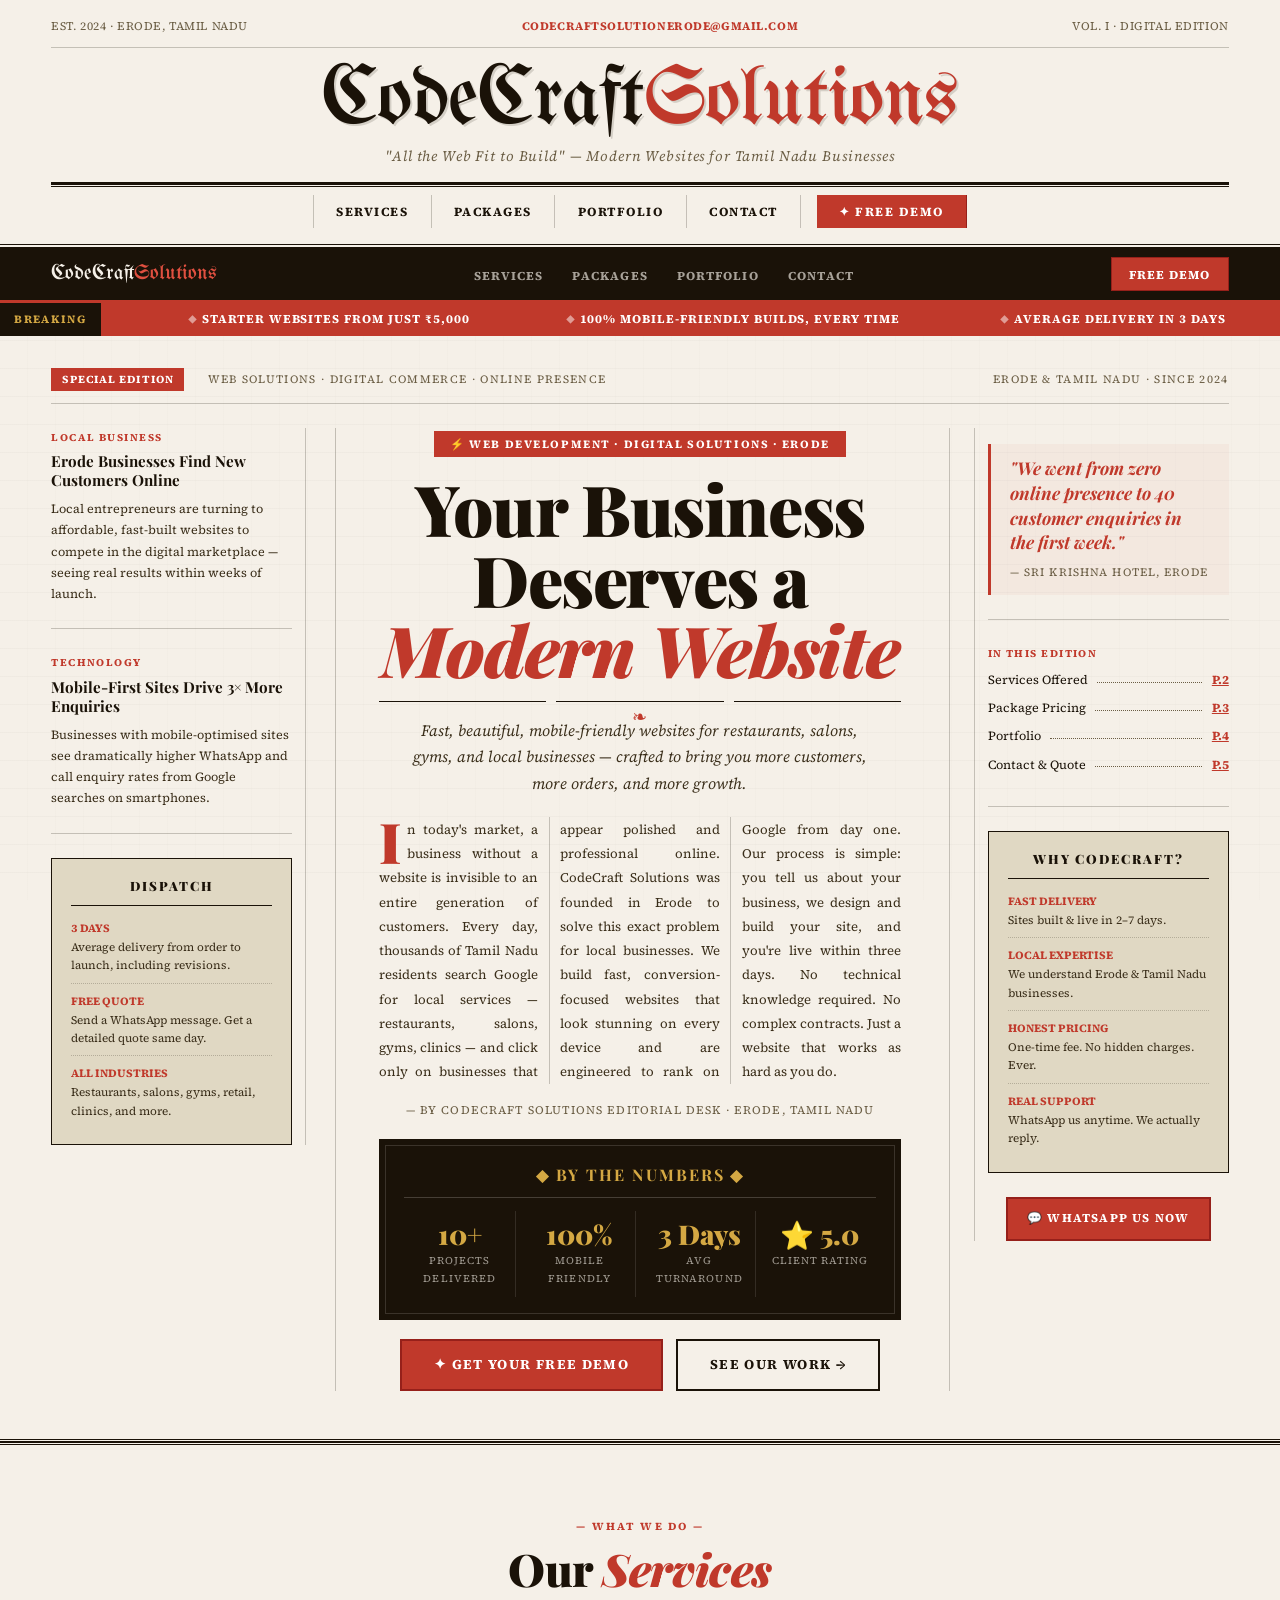
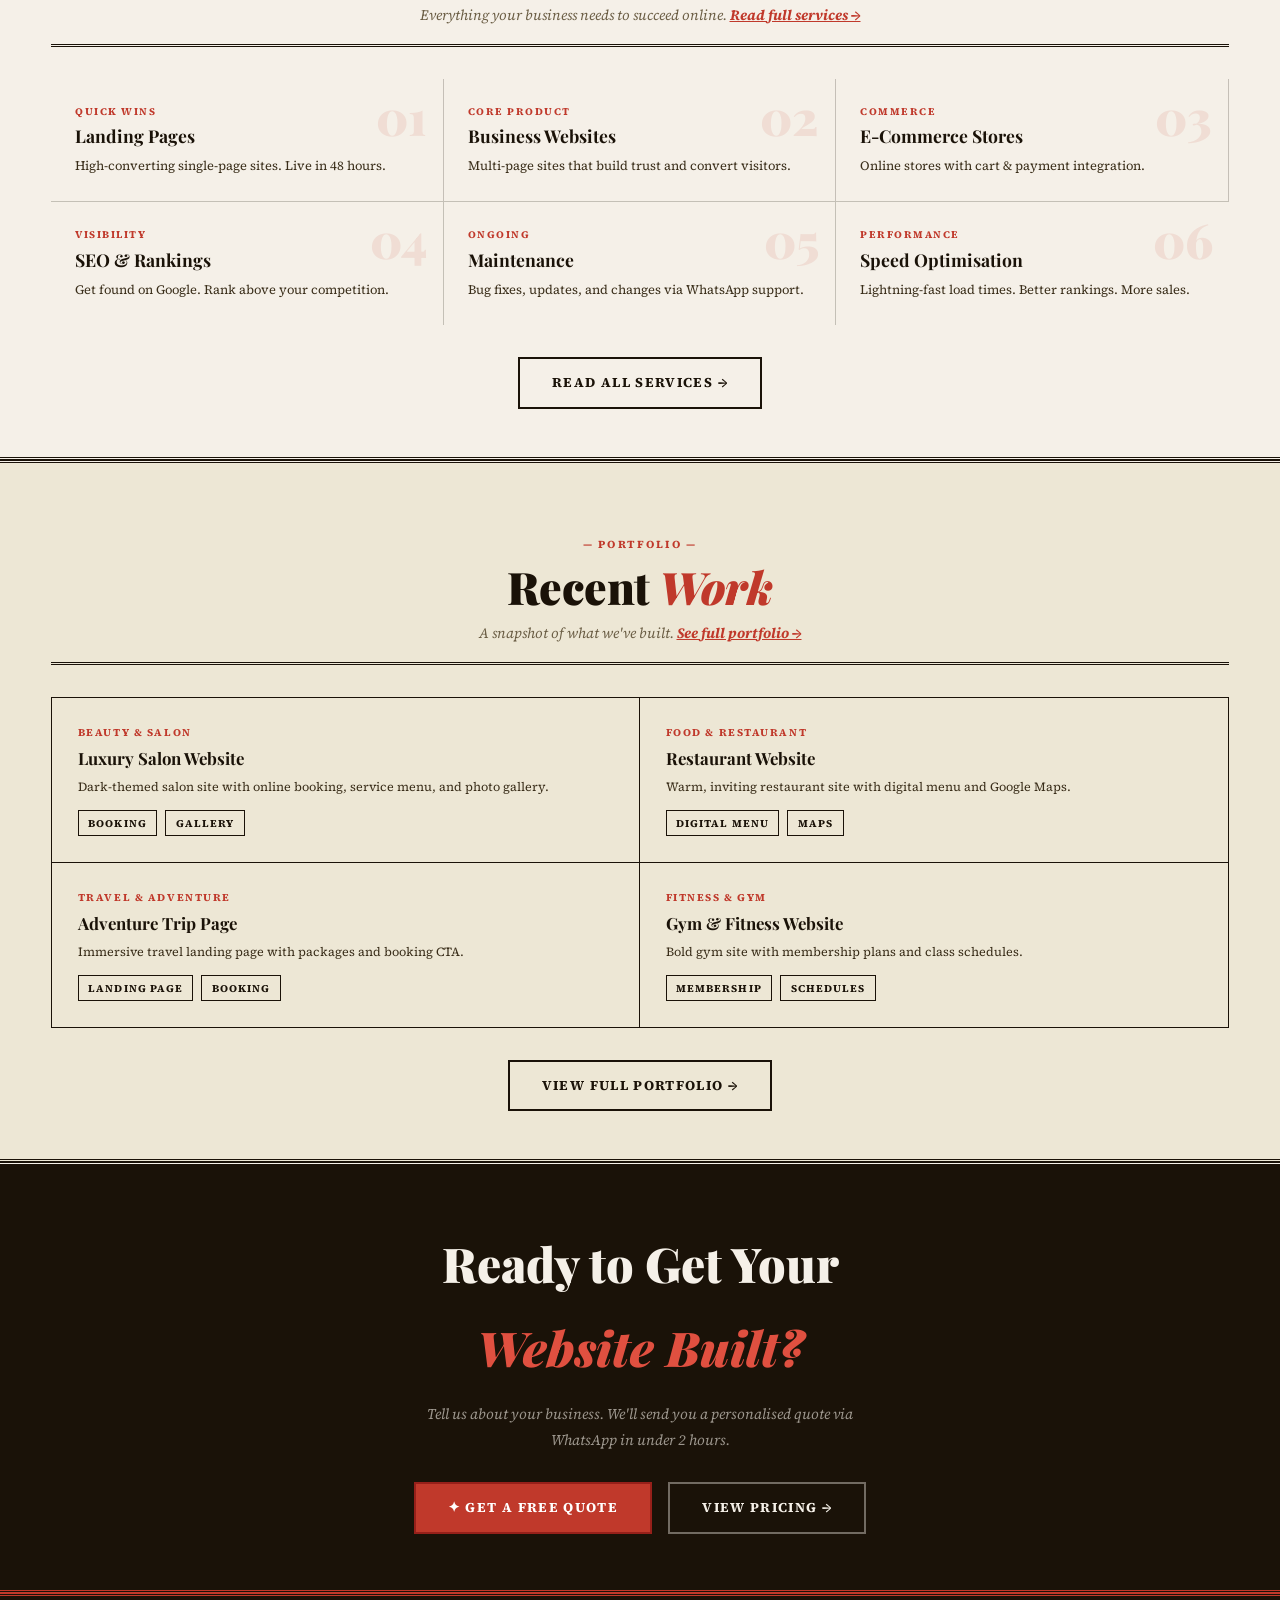
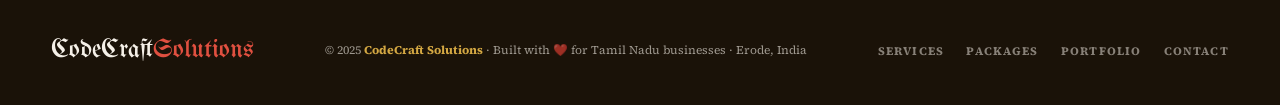
==== commit 3a3abef3: "Add files via upload" ====
--- a/index.html
+++ b/index.html
@@ -1,1153 +1,207 @@
 <!DOCTYPE html>
 <html lang="en">
 <head>
-<meta charset="UTF-8">
-<meta name="viewport" content="width=device-width, initial-scale=1.0">
+<meta charset="UTF-8"><meta name="viewport" content="width=device-width, initial-scale=1.0">
 <title>CodeCraft Solutions — The Web Dispatch</title>
-<link href="https://fonts.googleapis.com/css2?family=Playfair+Display:ital,wght@0,400;0,600;0,700;0,900;1,400;1,700&family=UnifrakturMaguntia&family=Libre+Baskerville:ital,wght@0,400;0,700;1,400&family=Source+Serif+4:ital,opsz,wght@0,8..60,300;0,8..60,400;0,8..60,600;1,8..60,400&display=swap" rel="stylesheet">
+<link href="https://fonts.googleapis.com/css2?family=Playfair+Display:ital,wght@0,400;0,600;0,700;0,900;1,400;1,700&family=UnifrakturMaguntia&family=Source+Serif+4:ital,opsz,wght@0,8..60,300;0,8..60,400;0,8..60,600;1,8..60,400&display=swap" rel="stylesheet">
+<link rel="stylesheet" href="style.css">
 <style>
-/* ═══════════════════════════════════════════
-   DESIGN TOKENS — RETRO NEWSPAPER EDITORIAL
-   ═══════════════════════════════════════════ */
-:root {
-  --cream:       #f5f0e8;
-  --cream-dark:  #ede7d5;
-  --cream-deep:  #e0d8c3;
-  --ink:         #1a1208;
-  --ink-mid:     #3a2e1a;
-  --ink-light:   #6b5e45;
-  --red:         #c0392b;
-  --red-dark:    #96201a;
-  --red-light:   #e05040;
-  --gold:        #b8892a;
-  --gold-light:  #d4a843;
-  --rule:        #1a1208;
-  --rule-thin:   rgba(26,18,8,0.25);
-  --paper-grain: url("data:image/svg+xml,%3Csvg xmlns='http://www.w3.org/2000/svg' width='300' height='300'%3E%3Cfilter id='n'%3E%3CfeTurbulence type='fractalNoise' baseFrequency='0.85' numOctaves='4' stitchTiles='stitch'/%3E%3CfeColorMatrix type='saturate' values='0'/%3E%3C/filter%3E%3Crect width='300' height='300' filter='url(%23n)' opacity='0.04'/%3E%3C/svg%3E");
-  --serif-display: 'Playfair Display', Georgia, serif;
-  --serif-body:    'Source Serif 4', 'Libre Baskerville', Georgia, serif;
-  --fraktur:       'UnifrakturMaguntia', serif;
+/* ── INDEX-ONLY STYLES ── */
+#hero{position:relative;z-index:1;padding:2rem 4% 3rem;border-bottom:3px double var(--ink);}
+.edition-bar{display:flex;align-items:center;gap:1.5rem;font-size:.7rem;font-family:var(--serif-body);text-transform:uppercase;letter-spacing:.12em;color:var(--ink-light);margin-bottom:1.5rem;padding-bottom:.7rem;border-bottom:1px solid var(--rule-thin);}
+.edition-bar .ed-tag{background:var(--red);color:#fff;padding:.15rem .65rem;font-weight:700;font-size:.68rem;letter-spacing:.1em;}
+.front-page{display:grid;grid-template-columns:1fr 2px 2.2fr 2px 1fr;gap:0 1.6rem;align-items:start;}
+.col-rule{width:1px;background:var(--rule-thin);align-self:stretch;margin:0 .2rem;}
+.hero-sidebar-left{padding-right:.8rem;border-right:1px solid var(--rule-thin);}
+.hero-sidebar-right{padding-left:.8rem;border-left:1px solid var(--rule-thin);}
+.sidebar-brief{margin-bottom:1.5rem;padding-bottom:1.5rem;border-bottom:1px solid var(--rule-thin);}
+.brief-kicker{font-size:.65rem;font-weight:700;text-transform:uppercase;letter-spacing:.14em;color:var(--red);display:block;margin-bottom:.4rem;}
+.brief-headline{font-family:var(--serif-display);font-size:.95rem;font-weight:700;line-height:1.25;margin-bottom:.5rem;}
+.brief-body{font-size:.78rem;color:var(--ink-mid);line-height:1.7;}
+.hero-main{padding:0 1.2rem;text-align:center;}
+.hero-kicker{display:inline-block;background:var(--red);color:#fff;font-family:var(--serif-body);font-size:.7rem;font-weight:700;text-transform:uppercase;letter-spacing:.14em;padding:.2rem 1rem;margin-bottom:1rem;}
+.hero-headline{font-family:var(--serif-display);font-size:clamp(2.4rem,5.5vw,4.4rem);font-weight:900;line-height:1.0;letter-spacing:-.02em;color:var(--ink);margin-bottom:.7rem;}
+.hero-headline em{font-style:italic;color:var(--red);}
+.hero-deck{font-family:var(--serif-body);font-size:.98rem;font-style:italic;color:var(--ink-mid);line-height:1.7;margin-bottom:1.2rem;max-width:480px;margin-left:auto;margin-right:auto;}
+.hero-rule{display:flex;align-items:center;gap:.6rem;justify-content:center;margin:1rem 0;}
+.hero-rule span{flex:1;height:1px;background:var(--ink);}
+.hero-rule-ornament{font-family:var(--serif-display);font-size:1.1rem;color:var(--red);}
+.hero-columns{column-count:3;column-gap:1.4rem;column-rule:1px solid var(--rule-thin);font-size:.82rem;line-height:1.85;color:var(--ink-mid);text-align:justify;margin:1rem 0;hyphens:auto;}
+.hero-columns::first-letter{font-family:var(--serif-display);font-size:3.5rem;font-weight:900;color:var(--red);float:left;line-height:.8;margin:.05em .12em 0 0;}
+.hero-byline{font-size:.72rem;text-transform:uppercase;letter-spacing:.1em;color:var(--ink-light);margin-top:.8rem;}
+.hero-broadside{margin:1.2rem 0;background:var(--ink);color:var(--cream);padding:1.4rem 1.6rem;position:relative;overflow:hidden;}
+.hero-broadside::before{content:'';position:absolute;inset:6px;border:1px solid rgba(245,240,232,.15);pointer-events:none;}
+.broadside-title{font-family:var(--serif-display);font-size:1rem;font-weight:700;text-align:center;text-transform:uppercase;letter-spacing:.12em;color:var(--gold-light);margin-bottom:.8rem;border-bottom:1px solid rgba(245,240,232,.2);padding-bottom:.5rem;}
+.broadside-stats{display:grid;grid-template-columns:repeat(4,1fr);gap:.5rem;}
+.bstat{text-align:center;padding:.6rem .3rem;border-right:1px solid rgba(245,240,232,.12);}
+.bstat:last-child{border-right:none;}
+.bstat-num{font-family:var(--serif-display);font-size:1.7rem;font-weight:900;color:var(--gold-light);line-height:1;display:block;}
+.bstat-label{font-size:.65rem;text-transform:uppercase;letter-spacing:.1em;color:rgba(245,240,232,.6);margin-top:.2rem;display:block;}
+.hero-btns{display:flex;gap:.8rem;justify-content:center;flex-wrap:wrap;margin-top:1.2rem;}
+/* HOME SERVICES STRIP */
+.services-strip{padding:3rem 4%;background:var(--cream);border-bottom:3px double var(--ink);position:relative;z-index:1;}
+.strip-grid{display:grid;grid-template-columns:repeat(3,1fr);gap:0;}
+.strip-card{padding:1.5rem;border-right:1px solid var(--rule-thin);position:relative;transition:background .2s;}
+.strip-card:last-child{border-right:none;}
+.strip-card:nth-child(4),.strip-card:nth-child(5),.strip-card:nth-child(6){border-top:1px solid var(--rule-thin);}
+.strip-card:hover{background:rgba(192,57,43,.04);}
+.strip-num{font-family:var(--serif-display);font-size:3rem;font-weight:900;color:rgba(192,57,43,.1);line-height:1;position:absolute;top:.8rem;right:1rem;}
+.strip-kicker{font-size:.63rem;font-weight:700;text-transform:uppercase;letter-spacing:.15em;color:var(--red);margin-bottom:.3rem;display:block;}
+.strip-headline{font-family:var(--serif-display);font-size:1.1rem;font-weight:700;line-height:1.2;margin-bottom:.5rem;}
+.strip-body{font-size:.8rem;color:var(--ink-mid);line-height:1.8;}
+/* HOME PORTFOLIO TEASE */
+.portfolio-tease{padding:3rem 4%;background:var(--cream-dark);border-bottom:3px double var(--ink);position:relative;z-index:1;}
+.tease-grid{display:grid;grid-template-columns:repeat(2,1fr);gap:0;border:1px solid var(--ink);}
+.tease-card{padding:1.6rem;border-right:1px solid var(--ink);border-bottom:1px solid var(--ink);transition:background .2s;}
+.tease-card:nth-child(even){border-right:none;}
+.tease-card:nth-last-child(-n+2){border-bottom:none;}
+.tease-card:hover{background:rgba(192,57,43,.04);}
+.port-tag{font-size:.65rem;font-weight:700;text-transform:uppercase;letter-spacing:.15em;color:var(--red);margin-bottom:.4rem;display:block;}
+.port-headline{font-family:var(--serif-display);font-size:1.05rem;font-weight:700;line-height:1.2;margin-bottom:.5rem;}
+.port-body{font-size:.78rem;color:var(--ink-mid);line-height:1.7;}
+.port-chips{display:flex;gap:.5rem;flex-wrap:wrap;margin-top:.8rem;}
+.port-chip{font-size:.65rem;text-transform:uppercase;letter-spacing:.1em;font-weight:700;color:var(--ink);padding:.18rem .6rem;border:1px solid var(--ink);}
+/* HOME CTA BAND */
+.cta-band{padding:3.5rem 4%;background:var(--ink);text-align:center;border-bottom:3px double var(--red);position:relative;z-index:1;}
+.cta-band h2{font-family:var(--serif-display);font-size:clamp(1.8rem,4vw,3rem);font-weight:900;color:var(--cream);margin-bottom:.8rem;}
+.cta-band h2 em{color:var(--red-light);font-style:italic;}
+.cta-band p{font-style:italic;color:rgba(245,240,232,.6);font-size:.92rem;margin-bottom:1.8rem;max-width:480px;margin-left:auto;margin-right:auto;}
+.cta-band-btns{display:flex;gap:1rem;justify-content:center;flex-wrap:wrap;}
+/* RESPONSIVE */
+@media(max-width:900px){
+  .front-page{grid-template-columns:1fr;}.col-rule{display:none;}
+  .hero-sidebar-left,.hero-sidebar-right{border:none;padding:0;}
+  .hero-sidebar-left{border-bottom:1px solid var(--rule-thin);padding-bottom:1.5rem;margin-bottom:1.5rem;}
+  .hero-sidebar-right{border-top:1px solid var(--rule-thin);padding-top:1.5rem;margin-top:1rem;}
+  .hero-columns{column-count:2;}.broadside-stats{grid-template-columns:repeat(2,1fr);}
+  .strip-grid{grid-template-columns:1fr;}.strip-card{border-right:none;border-bottom:1px solid var(--rule-thin);}
+  .strip-card:nth-child(4),.strip-card:nth-child(5),.strip-card:nth-child(6){border-top:none;}
+  .tease-grid{grid-template-columns:1fr;}.tease-card{border-right:none;}
+  .tease-card:nth-last-child(-n+2){border-bottom:1px solid var(--ink);}.tease-card:last-child{border-bottom:none;}
 }
-
-/* ─── RESET & BASE ─── */
-*,*::before,*::after { box-sizing: border-box; margin: 0; padding: 0; }
-html { scroll-behavior: smooth; }
-body {
-  background-color: var(--cream);
-  background-image: var(--paper-grain);
-  color: var(--ink);
-  font-family: var(--serif-body);
-  font-size: 16px;
-  line-height: 1.75;
-  overflow-x: hidden;
-  cursor: crosshair;
-}
-
-/* ─── PAPER TEXTURE LAYER ─── */
-body::before {
-  content: '';
-  position: fixed; inset: 0;
-  background: 
-    repeating-linear-gradient(0deg, transparent, transparent 27px, rgba(26,18,8,0.025) 27px, rgba(26,18,8,0.025) 28px),
-    repeating-linear-gradient(90deg, transparent, transparent 27px, rgba(26,18,8,0.012) 27px, rgba(26,18,8,0.012) 28px);
-  pointer-events: none; z-index: 0;
-}
-
-/* ─── SCROLL PROGRESS ─── */
-#progress {
-  position: fixed; top: 0; left: 0; height: 3px; z-index: 500;
-  background: var(--red); width: 0%;
-  transition: width .1s;
-}
-
-/* ══════════════════════════════
-   MASTHEAD / HEADER
-   ══════════════════════════════ */
-.masthead {
-  position: relative; z-index: 100;
-  background: var(--cream);
-  border-bottom: 4px double var(--ink);
-  text-align: center;
-  padding: 1rem 4%;
-}
-.masthead-top {
-  display: flex; align-items: center; justify-content: space-between;
-  font-family: var(--serif-body); font-size: .72rem;
-  color: var(--ink-light); letter-spacing: .05em;
-  text-transform: uppercase;
-  padding-bottom: .7rem;
-  border-bottom: 1px solid var(--rule-thin);
-  margin-bottom: .7rem;
-}
-.masthead-top a { color: var(--red); text-decoration: none; font-weight: 700; }
-.masthead-logo {
-  font-family: var(--fraktur);
-  font-size: clamp(2.8rem, 7vw, 5.2rem);
-  color: var(--ink);
-  letter-spacing: -.01em;
-  line-height: 1;
-  text-shadow: 2px 2px 0 rgba(26,18,8,.15);
-  margin: .3rem 0 .1rem;
-}
-.masthead-logo span { color: var(--red); }
-.masthead-tagline {
-  font-family: var(--serif-body); font-style: italic;
-  font-size: .9rem; color: var(--ink-light);
-  letter-spacing: .06em; margin-bottom: .8rem;
-}
-.masthead-rule { height: 3px; background: var(--ink); margin: .6rem 0; position: relative; }
-.masthead-rule::before {
-  content: ''; position: absolute; top: 4px; left: 0; right: 0; height: 1px;
-  background: var(--ink);
-}
-.masthead-nav {
-  display: flex; align-items: center; justify-content: center;
-  gap: 0; flex-wrap: wrap;
-}
-.masthead-nav a {
-  font-family: var(--serif-body); font-size: .78rem; font-weight: 700;
-  text-transform: uppercase; letter-spacing: .12em;
-  color: var(--ink); text-decoration: none;
-  padding: .35rem 1.4rem;
-  border-right: 1px solid var(--rule-thin);
-  transition: color .2s, background .2s;
-}
-.masthead-nav a:first-child { border-left: 1px solid var(--rule-thin); }
-.masthead-nav a:hover { color: var(--red); background: rgba(192,57,43,.05); }
-.masthead-nav .nav-cta {
-  background: var(--red); color: #fff !important;
-  border-color: var(--red-dark) !important;
-  margin-left: 1rem;
-  border-radius: 0;
-}
-.masthead-nav .nav-cta:hover { background: var(--red-dark); }
-
-/* Sticky nav */
-.sticky-nav {
-  position: sticky; top: 0; z-index: 200;
-  background: var(--ink); color: var(--cream);
-  display: flex; align-items: center; justify-content: space-between;
-  padding: .5rem 4%;
-  border-bottom: 3px solid var(--red);
-}
-.sticky-nav-logo {
-  font-family: var(--fraktur); font-size: 1.3rem; color: var(--cream);
-  text-decoration: none;
-}
-.sticky-nav-logo span { color: var(--red-light); }
-.sticky-nav-links { display: flex; gap: 1.8rem; list-style: none; }
-.sticky-nav-links a {
-  font-family: var(--serif-body); font-size: .76rem; font-weight: 700;
-  text-transform: uppercase; letter-spacing: .1em;
-  color: rgba(245,240,232,.7); text-decoration: none;
-  transition: color .2s;
-}
-.sticky-nav-links a:hover { color: var(--red-light); }
-.sticky-btn {
-  background: var(--red); color: #fff !important;
-  padding: .35rem 1.1rem;
-  font-family: var(--serif-body); font-size: .76rem; font-weight: 700;
-  text-transform: uppercase; letter-spacing: .08em;
-  text-decoration: none;
-  border: 1px solid var(--red-dark);
-  transition: background .2s;
-}
-.sticky-btn:hover { background: var(--red-dark); }
-.nav-burger { display: none; flex-direction: column; gap: 4px; cursor: pointer; padding: 4px; background: none; border: none; }
-.nav-burger span { display: block; width: 22px; height: 2px; background: var(--cream); }
-
-/* ══════════════════════════════
-   HERO — FRONT PAGE LAYOUT
-   ══════════════════════════════ */
-#hero {
-  position: relative; z-index: 1;
-  padding: 2rem 4% 3rem;
-  border-bottom: 3px double var(--ink);
-}
-
-/* Big edition dateline */
-.edition-bar {
-  display: flex; align-items: center; gap: 1.5rem;
-  font-size: .7rem; font-family: var(--serif-body);
-  text-transform: uppercase; letter-spacing: .12em;
-  color: var(--ink-light);
-  margin-bottom: 1.5rem;
-  padding-bottom: .7rem;
-  border-bottom: 1px solid var(--rule-thin);
-}
-.edition-bar .ed-tag {
-  background: var(--red); color: #fff;
-  padding: .15rem .65rem; font-weight: 700;
-  font-size: .68rem; letter-spacing: .1em;
-}
-
-/* Newspaper grid layout */
-.front-page {
-  display: grid;
-  grid-template-columns: 1fr 2px 2.2fr 2px 1fr;
-  gap: 0 1.6rem;
-  align-items: start;
-}
-.col-rule {
-  width: 1px; background: var(--rule-thin);
-  align-self: stretch; margin: 0 .2rem;
-}
-
-/* Column 1: sidebar brief */
-.hero-sidebar-left {
-  padding-right: .8rem;
-  border-right: 1px solid var(--rule-thin);
-}
-.sidebar-brief {
-  margin-bottom: 1.5rem;
-  padding-bottom: 1.5rem;
-  border-bottom: 1px solid var(--rule-thin);
-}
-.brief-kicker {
-  font-size: .65rem; font-weight: 700; text-transform: uppercase;
-  letter-spacing: .14em; color: var(--red);
-  display: block; margin-bottom: .4rem;
-}
-.brief-headline {
-  font-family: var(--serif-display); font-size: .95rem; font-weight: 700;
-  line-height: 1.25; margin-bottom: .5rem; color: var(--ink);
-}
-.brief-body {
-  font-size: .78rem; color: var(--ink-mid); line-height: 1.7;
-}
-
-/* Column 2: main headline */
-.hero-main {
-  padding: 0 1.2rem;
-  text-align: center;
-}
-.hero-kicker {
-  display: inline-block;
-  background: var(--red); color: #fff;
-  font-family: var(--serif-body); font-size: .7rem; font-weight: 700;
-  text-transform: uppercase; letter-spacing: .14em;
-  padding: .2rem 1rem; margin-bottom: 1rem;
-}
-.hero-headline {
-  font-family: var(--serif-display);
-  font-size: clamp(2.4rem, 5.5vw, 4.4rem);
-  font-weight: 900; line-height: 1.0;
-  letter-spacing: -.02em;
-  color: var(--ink);
-  margin-bottom: .7rem;
-}
-.hero-headline em { font-style: italic; color: var(--red); }
-.hero-deck {
-  font-family: var(--serif-body); font-size: .98rem;
-  font-style: italic; color: var(--ink-mid);
-  line-height: 1.7; margin-bottom: 1.2rem;
-  max-width: 480px; margin-left: auto; margin-right: auto;
-}
-.hero-rule {
-  display: flex; align-items: center; gap: .6rem;
-  justify-content: center; margin: 1rem 0;
-}
-.hero-rule span { flex: 1; height: 1px; background: var(--ink); }
-.hero-rule-ornament {
-  font-family: var(--serif-display); font-size: 1.1rem; color: var(--red);
-}
-
-/* Three-column body text in hero */
-.hero-columns {
-  column-count: 3; column-gap: 1.4rem;
-  column-rule: 1px solid var(--rule-thin);
-  font-size: .82rem; line-height: 1.85;
-  color: var(--ink-mid); text-align: justify;
-  margin: 1rem 0;
-  hyphens: auto;
-}
-.hero-columns::first-letter {
-  font-family: var(--serif-display); font-size: 3.5rem;
-  font-weight: 900; color: var(--red);
-  float: left; line-height: .8; margin: .05em .12em 0 0;
-}
-.hero-byline {
-  font-size: .72rem; text-transform: uppercase; letter-spacing: .1em;
-  color: var(--ink-light); margin-top: .8rem;
-}
-
-/* Hero illustration / stats */
-.hero-broadside {
-  margin: 1.2rem 0;
-  background: var(--ink);
-  color: var(--cream);
-  padding: 1.4rem 1.6rem;
-  position: relative;
-  overflow: hidden;
-}
-.hero-broadside::before {
-  content: '';
-  position: absolute; inset: 6px;
-  border: 1px solid rgba(245,240,232,.15);
-  pointer-events: none;
-}
-.broadside-title {
-  font-family: var(--serif-display); font-size: 1rem; font-weight: 700;
-  text-align: center; text-transform: uppercase; letter-spacing: .12em;
-  color: var(--gold-light); margin-bottom: .8rem;
-  border-bottom: 1px solid rgba(245,240,232,.2); padding-bottom: .5rem;
-}
-.broadside-stats {
-  display: grid; grid-template-columns: repeat(4, 1fr);
-  gap: .5rem;
-}
-.bstat {
-  text-align: center; padding: .6rem .3rem;
-  border-right: 1px solid rgba(245,240,232,.12);
-}
-.bstat:last-child { border-right: none; }
-.bstat-num {
-  font-family: var(--serif-display); font-size: 1.7rem; font-weight: 900;
-  color: var(--gold-light); line-height: 1; display: block;
-}
-.bstat-label {
-  font-size: .65rem; text-transform: uppercase; letter-spacing: .1em;
-  color: rgba(245,240,232,.6); margin-top: .2rem; display: block;
-}
-
-/* Hero buttons */
-.hero-btns {
-  display: flex; gap: .8rem; justify-content: center;
-  flex-wrap: wrap; margin-top: 1.2rem;
-}
-.btn-primary {
-  background: var(--red); color: #fff;
-  padding: .75rem 2rem; font-family: var(--serif-body);
-  font-size: .85rem; font-weight: 700; text-transform: uppercase;
-  letter-spacing: .1em; text-decoration: none;
-  border: 2px solid var(--red-dark);
-  transition: background .2s, transform .15s;
-  display: inline-block;
-}
-.btn-primary:hover { background: var(--red-dark); transform: translateY(-2px); }
-.btn-ghost {
-  background: transparent; color: var(--ink);
-  padding: .75rem 2rem; font-family: var(--serif-body);
-  font-size: .85rem; font-weight: 700; text-transform: uppercase;
-  letter-spacing: .1em; text-decoration: none;
-  border: 2px solid var(--ink);
-  transition: background .2s, color .2s;
-}
-.btn-ghost:hover { background: var(--ink); color: var(--cream); }
-
-/* Column 3: right sidebar */
-.hero-sidebar-right {
-  padding-left: .8rem;
-  border-left: 1px solid var(--rule-thin);
-}
-
-/* Ticker */
-.ticker-wrap {
-  overflow: hidden; background: var(--red); color: #fff;
-  padding: .35rem 0; margin-bottom: 2rem;
-  font-family: var(--serif-body); font-size: .75rem;
-  font-weight: 700; text-transform: uppercase; letter-spacing: .08em;
-  white-space: nowrap;
-  position: relative; z-index: 1;
-}
-.ticker-label {
-  display: inline-block; background: var(--ink);
-  color: var(--gold-light); padding: .35rem .9rem;
-  position: absolute; left: 0; top: 0; bottom: 0;
-  font-size: .7rem; letter-spacing: .12em;
-  display: flex; align-items: center;
-  z-index: 2;
-}
-.ticker-inner {
-  display: inline-block;
-  animation: tickerScroll 25s linear infinite;
-  padding-left: 100%;
-}
-@keyframes tickerScroll {
-  from { transform: translateX(0); }
-  to   { transform: translateX(-100%); }
-}
-.ticker-inner span { margin: 0 3rem; }
-.ticker-inner span::before { content: '◆ '; color: rgba(255,255,255,.5); }
-
-/* ══════════════════════════════
-   SECTION COMMONS
-   ══════════════════════════════ */
-.section-masthead {
-  text-align: center; padding: 1.5rem 0 1rem;
-  border-bottom: 3px double var(--ink); margin-bottom: 2rem;
-  position: relative;
-}
-.section-kicker {
-  font-size: .68rem; font-weight: 700; text-transform: uppercase;
-  letter-spacing: .2em; color: var(--red);
-  display: block; margin-bottom: .5rem;
-}
-.section-title {
-  font-family: var(--serif-display);
-  font-size: clamp(1.8rem, 3.5vw, 2.8rem);
-  font-weight: 900; line-height: 1.1; letter-spacing: -.01em;
-  color: var(--ink);
-}
-.section-title em { font-style: italic; color: var(--red); }
-.section-deck {
-  font-style: italic; font-size: .9rem;
-  color: var(--ink-light); margin-top: .6rem;
-}
-
-/* Ornamental rule */
-.ornament-rule {
-  display: flex; align-items: center; gap: .5rem;
-  margin: 1.5rem 0;
-}
-.ornament-rule hr { flex: 1; border: none; border-top: 1px solid var(--rule-thin); }
-.ornament-rule span { font-family: var(--serif-display); color: var(--red); font-size: .9rem; }
-
-/* Full-width horizontal rule lines */
-.section-divider {
-  border: none;
-  border-top: 3px double var(--ink);
-  margin: 0;
-}
-
-/* ══════════════════════════════
-   SERVICES SECTION
-   ══════════════════════════════ */
-#services {
-  padding: 3rem 4%;
-  background: var(--cream);
-  border-bottom: 3px double var(--ink);
-  position: relative; z-index: 1;
-}
-
-/* Broadsheet grid: 3 columns */
-.services-broadsheet {
-  display: grid;
-  grid-template-columns: repeat(3, 1fr);
-  gap: 0;
-}
-.service-story {
-  padding: 1.5rem;
-  border-right: 1px solid var(--rule-thin);
-  position: relative;
-  transition: background .2s;
-}
-.service-story:last-child { border-right: none; }
-.service-story:hover { background: rgba(192,57,43,.04); }
-.service-row-2 {
-  display: grid;
-  grid-template-columns: repeat(3, 1fr);
-  gap: 0;
-  border-top: 1px solid var(--rule-thin);
-  margin-top: 0;
-}
-
-.story-number {
-  font-family: var(--serif-display); font-size: 3.5rem; font-weight: 900;
-  color: rgba(192,57,43,.12); line-height: 1;
-  position: absolute; top: 1rem; right: 1.2rem;
-}
-.story-icon {
-  font-size: 1.6rem; margin-bottom: .8rem; display: block;
-}
-.story-kicker {
-  font-size: .63rem; font-weight: 700; text-transform: uppercase;
-  letter-spacing: .15em; color: var(--red); margin-bottom: .35rem;
-  display: block;
-}
-.story-headline {
-  font-family: var(--serif-display); font-size: 1.2rem; font-weight: 700;
-  line-height: 1.2; margin-bottom: .6rem; color: var(--ink);
-}
-.story-body {
-  font-size: .8rem; color: var(--ink-mid); line-height: 1.8;
-  text-align: justify; hyphens: auto;
-}
-.story-features {
-  list-style: none; margin-top: .8rem;
-}
-.story-features li {
-  font-size: .76rem; color: var(--ink-mid);
-  padding: .2rem 0;
-  border-bottom: 1px dotted var(--rule-thin);
-  display: flex; gap: .4rem; align-items: baseline;
-}
-.story-features li::before {
-  content: '—'; color: var(--red); flex-shrink: 0;
-  font-size: .7rem;
-}
-.story-features li:last-child { border-bottom: none; }
-
-/* ══════════════════════════════
-   PACKAGES SECTION
-   ══════════════════════════════ */
-#packages {
-  padding: 3rem 4%;
-  background: var(--cream-dark);
-  border-bottom: 3px double var(--ink);
-  position: relative; z-index: 1;
-}
-
-.packages-editorial {
-  display: grid;
-  grid-template-columns: repeat(3, 1fr);
-  gap: 0;
-  border: 2px solid var(--ink);
-}
-.pkg-edition {
-  padding: 2rem 1.8rem;
-  border-right: 2px solid var(--ink);
-  position: relative;
-  transition: background .2s;
-}
-.pkg-edition:last-child { border-right: none; }
-.pkg-edition:hover { background: rgba(245,240,232,1); }
-.pkg-edition.featured {
-  background: var(--ink); color: var(--cream);
-  position: relative;
-}
-
-/* Masthead strip at top of featured */
-.pkg-featured-banner {
-  background: var(--red);
-  color: #fff; text-align: center;
-  font-family: var(--serif-body); font-size: .68rem; font-weight: 700;
-  text-transform: uppercase; letter-spacing: .18em;
-  padding: .4rem;
-  margin: -2rem -1.8rem 1.5rem;
-}
-
-.pkg-category {
-  font-size: .65rem; font-weight: 700; text-transform: uppercase;
-  letter-spacing: .18em; color: var(--red); margin-bottom: .4rem;
-}
-.pkg-edition.featured .pkg-category { color: var(--gold-light); }
-
-.pkg-name-headline {
-  font-family: var(--serif-display); font-size: 1.8rem; font-weight: 900;
-  line-height: 1; margin-bottom: .6rem; color: var(--ink);
-  border-bottom: 2px solid var(--ink); padding-bottom: .6rem;
-}
-.pkg-edition.featured .pkg-name-headline {
-  color: var(--cream); border-color: rgba(245,240,232,.3);
-}
-
-.pkg-price-block { margin: .8rem 0; }
-.pkg-price-main {
-  font-family: var(--serif-display); font-size: 2.8rem; font-weight: 900;
-  color: var(--ink); line-height: 1;
-}
-.pkg-edition.featured .pkg-price-main { color: var(--gold-light); }
-.pkg-price-sub {
-  font-size: .75rem; color: var(--ink-light); font-style: italic;
-}
-.pkg-edition.featured .pkg-price-sub { color: rgba(245,240,232,.6); }
-.pkg-tagline {
-  font-size: .8rem; font-style: italic; color: var(--ink-mid);
-  margin-bottom: 1rem; padding-bottom: 1rem;
-  border-bottom: 1px solid var(--rule-thin);
-}
-.pkg-edition.featured .pkg-tagline { color: rgba(245,240,232,.7); border-color: rgba(245,240,232,.15); }
-
-.pkg-features-list { list-style: none; margin-bottom: 1.5rem; }
-.pkg-features-list li {
-  font-size: .8rem; color: var(--ink-mid);
-  padding: .35rem 0;
-  border-bottom: 1px dotted var(--rule-thin);
-  display: flex; gap: .55rem; align-items: flex-start;
-}
-.pkg-edition.featured .pkg-features-list li {
-  color: rgba(245,240,232,.8); border-color: rgba(245,240,232,.12);
-}
-.pkg-features-list .check { color: var(--red); font-size: .7rem; flex-shrink: 0; margin-top: .15rem; }
-.pkg-edition.featured .pkg-features-list .check { color: var(--gold-light); }
-.pkg-features-list strong { color: var(--ink); font-weight: 700; }
-.pkg-edition.featured .pkg-features-list strong { color: var(--cream); }
-
-.pkg-edition-btn {
-  display: block; text-align: center;
-  padding: .7rem 1.5rem;
-  font-family: var(--serif-body); font-size: .78rem; font-weight: 700;
-  text-transform: uppercase; letter-spacing: .12em;
-  text-decoration: none;
-  border: 2px solid var(--ink);
-  color: var(--ink); background: transparent;
-  transition: background .2s, color .2s;
-}
-.pkg-edition-btn:hover { background: var(--ink); color: var(--cream); }
-.pkg-edition.featured .pkg-edition-btn {
-  background: var(--red); border-color: var(--red-dark); color: #fff;
-}
-.pkg-edition.featured .pkg-edition-btn:hover { background: var(--red-dark); }
-
-/* ══════════════════════════════
-   PORTFOLIO SECTION
-   ══════════════════════════════ */
-#work {
-  padding: 3rem 4%;
-  background: var(--cream);
-  border-bottom: 3px double var(--ink);
-  position: relative; z-index: 1;
-}
-
-.portfolio-broadsheet {
-  display: grid;
-  grid-template-columns: repeat(2, 1fr);
-  gap: 0;
-  border: 1px solid var(--ink);
-}
-.portfolio-story {
-  padding: 1.8rem;
-  border-right: 1px solid var(--ink);
-  border-bottom: 1px solid var(--ink);
-  position: relative; overflow: hidden;
-  transition: background .2s;
-  cursor: pointer;
-}
-.portfolio-story:nth-child(even) { border-right: none; }
-.portfolio-story:nth-last-child(-n+2) { border-bottom: none; }
-.portfolio-story:hover { background: rgba(192,57,43,.04); }
-
-.portfolio-preview {
-  width: 100%; height: 200px;
-  margin-bottom: 1rem; overflow: hidden;
-  border: 1px solid var(--rule-thin);
-  position: relative;
-  background: var(--cream-deep);
-}
-.portfolio-preview img {
-  width: 100%; height: 100%;
-  object-fit: cover; object-position: top;
-  display: block;
-  transition: transform .4s ease;
-}
-.portfolio-story:hover .portfolio-preview img {
-  transform: scale(1.04);
-}
-.portfolio-preview-inner {
-  width: 100%; height: 100%;
-  display: flex; align-items: center; justify-content: center;
-  font-size: 3rem;
-  position: relative;
-}
-/* Halftone overlay on previews */
-.portfolio-preview::after {
-  content: '';
-  position: absolute; inset: 0;
-  background-image: radial-gradient(circle, rgba(26,18,8,.08) 1px, transparent 1px);
-  background-size: 4px 4px;
-  pointer-events: none;
-}
-.port-tag {
-  font-size: .65rem; font-weight: 700; text-transform: uppercase;
-  letter-spacing: .15em; color: var(--red); margin-bottom: .4rem; display: block;
-}
-.port-headline {
-  font-family: var(--serif-display); font-size: 1.1rem; font-weight: 700;
-  line-height: 1.2; margin-bottom: .5rem;
-}
-.port-body { font-size: .78rem; color: var(--ink-mid); line-height: 1.7; }
-.port-chips {
-  display: flex; gap: .5rem; flex-wrap: wrap; margin-top: .8rem;
-}
-.port-chip {
-  font-size: .65rem; text-transform: uppercase; letter-spacing: .1em;
-  font-weight: 700; color: var(--ink); padding: .18rem .6rem;
-  border: 1px solid var(--ink);
-}
-
-/* Work navigation */
-.work-nav {
-  display: flex; gap: .8rem; justify-content: center; margin-top: 1.5rem;
-}
-.work-nav-btn {
-  width: 40px; height: 40px;
-  background: transparent; border: 2px solid var(--ink);
-  color: var(--ink); font-size: 1rem; cursor: pointer;
-  font-family: var(--serif-display);
-  transition: background .2s, color .2s;
-}
-.work-nav-btn:hover { background: var(--ink); color: var(--cream); }
-
-/* ══════════════════════════════
-   CONTACT SECTION
-   ══════════════════════════════ */
-#contact {
-  padding: 3rem 4% 4rem;
-  background: var(--cream-dark);
-  position: relative; z-index: 1;
-}
-
-.contact-broadsheet {
-  display: grid; grid-template-columns: 1.1fr 1.5fr;
-  gap: 0; border: 2px solid var(--ink);
-}
-.contact-editorial {
-  padding: 2rem;
-  border-right: 2px solid var(--ink);
-  background: var(--ink);
-  color: var(--cream);
-}
-.contact-editorial .section-kicker { color: var(--gold-light); }
-.contact-headline {
-  font-family: var(--serif-display); font-size: clamp(1.5rem, 3vw, 2.1rem);
-  font-weight: 900; line-height: 1.1; margin-bottom: 1rem;
-  color: var(--cream); border-bottom: 1px solid rgba(245,240,232,.2);
-  padding-bottom: 1rem;
-}
-.contact-deck {
-  font-size: .82rem; color: rgba(245,240,232,.7); line-height: 1.8;
-  font-style: italic; margin-bottom: 1.5rem;
-}
-.contact-methods { display: flex; flex-direction: column; gap: .8rem; }
-.contact-method {
-  display: flex; align-items: center; gap: .9rem;
-  padding: .9rem 1.1rem;
-  border: 1px solid rgba(245,240,232,.12);
-  text-decoration: none; color: var(--cream);
-  transition: background .2s, border-color .2s;
-}
-.contact-method:hover { background: rgba(245,240,232,.06); border-color: var(--gold-light); }
-.method-icon {
-  width: 38px; height: 38px; flex-shrink: 0;
-  display: flex; align-items: center; justify-content: center;
-  font-size: 1.1rem; border: 1px solid rgba(245,240,232,.2);
-}
-.method-label { font-size: .65rem; text-transform: uppercase; letter-spacing: .1em; color: rgba(245,240,232,.5); }
-.method-value { font-size: .82rem; font-weight: 600; }
-
-/* Form panel */
-.contact-form-panel {
-  padding: 2rem;
-  background: var(--cream);
-}
-.form-headline {
-  font-family: var(--serif-display); font-size: 1.2rem; font-weight: 700;
-  margin-bottom: .5rem;
-}
-.form-deck {
-  font-size: .78rem; color: var(--ink-light); font-style: italic;
-  margin-bottom: 1.3rem; padding-bottom: 1rem;
-  border-bottom: 1px solid var(--rule-thin);
-}
-.form-group { margin-bottom: 1.1rem; }
-.form-group label {
-  display: block; font-size: .72rem; font-weight: 700;
-  text-transform: uppercase; letter-spacing: .1em;
-  color: var(--ink-mid); margin-bottom: .35rem;
-}
-.form-group input,
-.form-group textarea,
-.form-group select {
-  width: 100%;
-  background: var(--cream-dark);
-  border: 1px solid var(--ink);
-  padding: .65rem .9rem;
-  font-family: var(--serif-body); font-size: .88rem; color: var(--ink);
-  outline: none; resize: vertical;
-  transition: border-color .2s, background .2s;
-  border-radius: 0;
-  appearance: none;
-}
-.form-group input:focus,
-.form-group textarea:focus,
-.form-group select:focus {
-  border-color: var(--red);
-  background: #fff;
-}
-.form-group textarea { min-height: 100px; }
-.form-submit {
-  width: 100%; padding: .85rem;
-  background: var(--red); color: #fff; border: 2px solid var(--red-dark);
-  font-family: var(--serif-body); font-size: .82rem; font-weight: 700;
-  text-transform: uppercase; letter-spacing: .15em;
-  cursor: pointer;
-  transition: background .2s, transform .15s;
-}
-.form-submit:hover { background: var(--red-dark); transform: translateY(-2px); }
-.form-note {
-  text-align: center; font-size: .72rem; color: var(--ink-light);
-  font-style: italic; margin-top: .8rem;
-}
-
-/* ══════════════════════════════
-   FOOTER
-   ══════════════════════════════ */
-footer {
-  background: var(--ink); color: rgba(245,240,232,.6);
-  padding: 2rem 4%;
-  border-top: 3px double var(--red);
-  position: relative; z-index: 1;
-}
-.footer-inner {
-  display: flex; align-items: center; justify-content: space-between;
-  flex-wrap: wrap; gap: 1rem;
-}
-.footer-logo { font-family: var(--fraktur); font-size: 1.6rem; color: var(--cream); }
-.footer-logo span { color: var(--red-light); }
-.footer-copy { font-size: .74rem; text-align: center; }
-.footer-copy span { color: var(--gold-light); font-weight: 700; }
-.footer-links { display: flex; gap: 1.4rem; }
-.footer-links a {
-  font-size: .72rem; text-transform: uppercase; letter-spacing: .1em;
-  font-weight: 700; color: rgba(245,240,232,.5); text-decoration: none;
-  transition: color .2s;
-}
-.footer-links a:hover { color: var(--gold-light); }
-
-/* ══════════════════════════════
-   SCROLL REVEAL
-   ══════════════════════════════ */
-.reveal { opacity: 0; transform: translateY(30px); transition: opacity .7s, transform .7s; }
-.reveal.visible { opacity: 1; transform: translateY(0); }
-.reveal-left { opacity: 0; transform: translateX(-30px); transition: opacity .7s, transform .7s; }
-.reveal-left.visible { opacity: 1; transform: translateX(0); }
-.reveal-right { opacity: 0; transform: translateX(30px); transition: opacity .7s, transform .7s; }
-.reveal-right.visible { opacity: 1; transform: translateX(0); }
-
-/* ══════════════════════════════
-   MOBILE MENU
-   ══════════════════════════════ */
-.mobile-menu {
-  display: none; position: fixed; inset: 0; z-index: 300;
-  background: var(--ink); flex-direction: column;
-  align-items: center; justify-content: center; gap: 1.5rem;
-}
-.mobile-menu.open { display: flex; }
-.mobile-menu a {
-  font-family: var(--serif-display); font-size: 2rem; font-weight: 700;
-  color: var(--cream); text-decoration: none; transition: color .2s;
-}
-.mobile-menu a:hover { color: var(--red-light); }
-.mobile-close {
-  position: absolute; top: 1.5rem; right: 1.5rem;
-  background: none; border: none; color: var(--cream); font-size: 2rem; cursor: pointer;
-}
-
-/* ══════════════════════════════
-   PULL QUOTES & ORNAMENTS
-   ══════════════════════════════ */
-.pull-quote {
-  border-left: 3px solid var(--red);
-  padding: .8rem 1.2rem;
-  margin: 1rem 0;
-  background: rgba(192,57,43,.04);
-}
-.pull-quote p {
-  font-family: var(--serif-display); font-style: italic;
-  font-size: 1.1rem; font-weight: 700; line-height: 1.4;
-  color: var(--red);
-}
-.pull-quote cite {
-  font-size: .7rem; text-transform: uppercase; letter-spacing: .1em;
-  color: var(--ink-light); margin-top: .5rem; display: block;
-  font-style: normal;
-}
-
-/* Decorative initial caps on section descriptions */
-.drop-cap::first-letter {
-  font-family: var(--serif-display); font-size: 3rem; font-weight: 900;
-  color: var(--red); float: left; line-height: .75;
-  margin: .08em .12em 0 0;
-}
-
-/* ══════════════════════════════
-   ADVERTISEMENT BLOCKS
-   ══════════════════════════════ */
-.classifieds {
-  background: var(--cream-deep);
-  border: 1px solid var(--ink);
-  padding: 1rem 1.2rem;
-  margin: 1.5rem 0;
-}
-.classified-heading {
-  font-family: var(--serif-display); font-size: .8rem; font-weight: 900;
-  text-transform: uppercase; letter-spacing: .15em;
-  text-align: center; border-bottom: 1px solid var(--ink);
-  padding-bottom: .5rem; margin-bottom: .8rem; color: var(--ink);
-}
-.classified-item {
-  font-size: .72rem; color: var(--ink-mid); line-height: 1.6;
-  margin-bottom: .5rem; padding-bottom: .5rem;
-  border-bottom: 1px dotted var(--rule-thin);
-}
-.classified-item strong { color: var(--red); font-size: .7rem; text-transform: uppercase; }
-.classified-item:last-child { border-bottom: none; margin-bottom: 0; }
-
-/* ══════════════════════════════
-   RESPONSIVE
-   ══════════════════════════════ */
-@media (max-width: 900px) {
-  .front-page { grid-template-columns: 1fr; }
-  .col-rule { display: none; }
-  .hero-sidebar-left, .hero-sidebar-right { border: none; padding: 0; }
-  .hero-sidebar-left { border-bottom: 1px solid var(--rule-thin); padding-bottom: 1.5rem; margin-bottom: 1.5rem; }
-  .hero-sidebar-right { border-top: 1px solid var(--rule-thin); padding-top: 1.5rem; margin-top: 1rem; }
-  .hero-columns { column-count: 2; }
-  .services-broadsheet, .service-row-2 { grid-template-columns: 1fr; }
-  .service-story { border-right: none; border-bottom: 1px solid var(--rule-thin); }
-  .packages-editorial { grid-template-columns: 1fr; }
-  .pkg-edition { border-right: none; border-bottom: 2px solid var(--ink); }
-  .pkg-edition:last-child { border-bottom: none; }
-  .portfolio-broadsheet { grid-template-columns: 1fr; }
-  .portfolio-story { border-right: none; }
-  .portfolio-story:nth-last-child(-n+2) { border-bottom: 1px solid var(--ink); }
-  .portfolio-story:last-child { border-bottom: none; }
-  .contact-broadsheet { grid-template-columns: 1fr; }
-  .contact-editorial { border-right: none; border-bottom: 2px solid rgba(245,240,232,.2); }
-  .masthead-top { display: none; }
-  .broadside-stats { grid-template-columns: repeat(2, 1fr); }
-  .sticky-nav-links { display: none; }
-  .nav-burger { display: flex; }
-  .footer-inner { flex-direction: column; text-align: center; }
-  .footer-links { justify-content: center; }
-}
-@media (max-width: 600px) {
-  .hero-columns { column-count: 1; }
-  .hero-headline { font-size: 2.2rem; }
-  .masthead-logo { font-size: 2.4rem; }
-  #hero, #services, #packages, #work, #contact { padding: 2rem 4%; }
-}
-
-/* ══════════════════════════════
-   PRINT-STYLE FLOURISHES
-   ══════════════════════════════ */
-.ink-stamp {
-  display: inline-block;
-  border: 3px solid var(--red);
-  color: var(--red); padding: .25rem .6rem;
-  font-size: .65rem; font-weight: 900;
-  text-transform: uppercase; letter-spacing: .2em;
-  font-family: var(--serif-body);
-  transform: rotate(-4deg);
-  opacity: .85;
-  white-space: nowrap;
-}
-
-/* Dotted leader between labels and values */
-.leader {
-  display: flex; align-items: baseline; gap: .2rem;
-}
-.leader-dots {
-  flex: 1; border-bottom: 1px dotted var(--ink-light);
-  margin: 0 .4rem; position: relative; top: -.1em;
-}
+@media(max-width:600px){.hero-columns{column-count:1;}}
 </style>
 </head>
 <body>
-
 <div id="progress"></div>
-
-<!-- ─── MOBILE MENU ─── -->
 <div class="mobile-menu" id="mobileMenu">
   <button class="mobile-close" id="mobileClose">✕</button>
-  <a href="#hero" onclick="closeMobile()">Home</a>
-  <a href="#services" onclick="closeMobile()">Services</a>
-  <a href="#packages" onclick="closeMobile()">Packages</a>
-  <a href="#work" onclick="closeMobile()">Portfolio</a>
-  <a href="#contact" onclick="closeMobile()">Contact</a>
+  <a href="index.html">Home</a>
+  <a href="services.html">Services</a>
+  <a href="packages.html">Packages</a>
+  <a href="portfolio.html">Portfolio</a>
+  <a href="contact.html">Contact</a>
 </div>
 
-<!-- ══════════════════════════
-     MASTHEAD
-     ══════════════════════════ -->
 <header class="masthead">
   <div class="masthead-top">
     <span>Est. 2024 · Erode, Tamil Nadu</span>
     <span><a href="mailto:codecraftsolutionerode@gmail.com">codecraftsolutionerode@gmail.com</a></span>
     <span>Vol. I · Digital Edition</span>
   </div>
-  <div class="masthead-logo">CodeCraft<span>Solutions</span></div>
+  <a href="index.html" class="masthead-logo">CodeCraft<span>Solutions</span></a>
   <div class="masthead-tagline">"All the Web Fit to Build" — Modern Websites for Tamil Nadu Businesses</div>
   <div class="masthead-rule"></div>
   <nav class="masthead-nav">
-    <a href="#services">Services</a>
-    <a href="#packages">Packages</a>
-    <a href="#work">Portfolio</a>
-    <a href="#contact">Contact</a>
-    <a href="#contact" class="nav-cta">✦ Free Demo</a>
+    <a href="services.html">Services</a>
+    <a href="packages.html">Packages</a>
+    <a href="portfolio.html">Portfolio</a>
+    <a href="contact.html">Contact</a>
+    <a href="contact.html" class="nav-cta">✦ Free Demo</a>
   </nav>
 </header>
 
-<!-- ══════════════════════════
-     STICKY NAV
-     ══════════════════════════ -->
 <nav class="sticky-nav">
-  <a href="#hero" class="sticky-nav-logo">CodeCraft<span>Solutions</span></a>
+  <a href="index.html" class="sticky-nav-logo">CodeCraft<span>Solutions</span></a>
   <ul class="sticky-nav-links">
-    <li><a href="#services">Services</a></li>
-    <li><a href="#packages">Packages</a></li>
-    <li><a href="#work">Portfolio</a></li>
-    <li><a href="#contact">Contact</a></li>
+    <li><a href="services.html">Services</a></li>
+    <li><a href="packages.html">Packages</a></li>
+    <li><a href="portfolio.html">Portfolio</a></li>
+    <li><a href="contact.html">Contact</a></li>
   </ul>
-  <a href="#contact" class="sticky-btn">Get Free Demo</a>
-  <button class="nav-burger" onclick="openMobile()" aria-label="Open menu">
-    <span></span><span></span><span></span>
-  </button>
+  <a href="contact.html" class="sticky-btn">Free Demo</a>
+  <button class="nav-burger" onclick="openMobile()"><span></span><span></span><span></span></button>
 </nav>
 
-<!-- ══════════════════════════
-     BREAKING NEWS TICKER
-     ══════════════════════════ -->
 <div class="ticker-wrap">
   <span class="ticker-label">BREAKING</span>
   <div class="ticker-inner" style="padding-left:140px">
-    <span>Starter websites from just ₹5,000</span>
-    <span>100% mobile-friendly builds, every time</span>
-    <span>Average delivery in 3 days</span>
-    <span>WhatsApp quotes within 2 hours</span>
+    <span>Starter websites from just ₹5,000</span><span>100% mobile-friendly builds, every time</span>
+    <span>Average delivery in 3 days</span><span>WhatsApp quotes within 2 hours</span>
     <span>Serving restaurants, salons, gyms &amp; more across Erode</span>
-    <span>Free domain for 1 year on all packages</span>
-    <span>5.0 ★ client satisfaction rating</span>
+    <span>Free domain for 1 year on all packages</span><span>5.0 ★ client satisfaction rating</span>
   </div>
 </div>
 
-<!-- ══════════════════════════
-     HERO / FRONT PAGE
-     ══════════════════════════ -->
 <section id="hero">
   <div class="edition-bar">
     <span class="ed-tag">SPECIAL EDITION</span>
     <span>Web Solutions · Digital Commerce · Online Presence</span>
     <span style="margin-left:auto">Erode &amp; Tamil Nadu · Since 2024</span>
   </div>
-
   <div class="front-page">
-    <!-- LEFT SIDEBAR -->
     <aside class="hero-sidebar-left reveal-left">
       <div class="sidebar-brief">
         <span class="brief-kicker">Local Business</span>
         <h3 class="brief-headline">Erode Businesses Find New Customers Online</h3>
-        <p class="brief-body">Local entrepreneurs are turning to affordable, fast-built websites to compete in the digital marketplace — and seeing real results within weeks of launch.</p>
+        <p class="brief-body">Local entrepreneurs are turning to affordable, fast-built websites to compete in the digital marketplace — seeing real results within weeks of launch.</p>
       </div>
       <div class="sidebar-brief">
         <span class="brief-kicker">Technology</span>
-        <h3 class="brief-headline">Mobile-First Websites Drive 3× More Enquiries</h3>
-        <p class="brief-body">Businesses with mobile-optimised sites see dramatically higher call and WhatsApp enquiry rates from Google searches on smartphones.</p>
+        <h3 class="brief-headline">Mobile-First Sites Drive 3× More Enquiries</h3>
+        <p class="brief-body">Businesses with mobile-optimised sites see dramatically higher WhatsApp and call enquiry rates from Google searches on smartphones.</p>
       </div>
       <div class="classifieds">
         <div class="classified-heading">Dispatch</div>
-        <div class="classified-item">
-          <strong>3 Days</strong><br>Average delivery from order to launch, including revisions.
-        </div>
-        <div class="classified-item">
-          <strong>Free Quote</strong><br>Send a WhatsApp message. Get a detailed quote same day.
-        </div>
-        <div class="classified-item">
-          <strong>All Industries</strong><br>Restaurants, salons, gyms, retail, clinics, and more.
-        </div>
+        <div class="classified-item"><strong>3 Days</strong><br>Average delivery from order to launch, including revisions.</div>
+        <div class="classified-item"><strong>Free Quote</strong><br>Send a WhatsApp message. Get a detailed quote same day.</div>
+        <div class="classified-item"><strong>All Industries</strong><br>Restaurants, salons, gyms, retail, clinics, and more.</div>
       </div>
     </aside>
-
-    <!-- LEFT RULE -->
     <div class="col-rule"></div>
-
-    <!-- MAIN HEADLINE COLUMN -->
     <article class="hero-main reveal">
       <span class="hero-kicker">⚡ Web Development · Digital Solutions · Erode</span>
       <h1 class="hero-headline">Your Business<br>Deserves a<br><em>Modern Website</em></h1>
-
-      <div class="hero-rule">
-        <span></span>
-        <span class="hero-rule-ornament">❧</span>
-        <span></span>
-      </div>
-
+      <div class="hero-rule"><span></span><span class="hero-rule-ornament">❧</span><span></span></div>
       <p class="hero-deck">Fast, beautiful, mobile-friendly websites for restaurants, salons, gyms, and local businesses — crafted to bring you more customers, more orders, and more growth.</p>
-
-      <div class="hero-columns">
-        In today's market, a business without a website is invisible to an entire generation of customers. Every day, thousands of Tamil Nadu residents search Google for local services — restaurants, salons, gyms, clinics — and click only on businesses that appear polished and professional online.
-
-        CodeCraft Solutions was founded in Erode to solve this exact problem for local businesses. We build fast, conversion-focused websites that look stunning on every device and are engineered to rank on Google from day one.
-
-        Our process is simple: you tell us about your business, we design and build your site, and you're live within three days. No technical knowledge required. No complex contracts. Just a website that works as hard as you do.
-      </div>
-
+      <div class="hero-columns">In today's market, a business without a website is invisible to an entire generation of customers. Every day, thousands of Tamil Nadu residents search Google for local services — restaurants, salons, gyms, clinics — and click only on businesses that appear polished and professional online. CodeCraft Solutions was founded in Erode to solve this exact problem for local businesses. We build fast, conversion-focused websites that look stunning on every device and are engineered to rank on Google from day one. Our process is simple: you tell us about your business, we design and build your site, and you're live within three days. No technical knowledge required. No complex contracts. Just a website that works as hard as you do.</div>
       <p class="hero-byline">— By CodeCraft Solutions Editorial Desk · Erode, Tamil Nadu</p>
-
       <div class="hero-broadside">
         <div class="broadside-title">◆ By The Numbers ◆</div>
         <div class="broadside-stats">
-          <div class="bstat">
-            <span class="bstat-num" data-count="10">0+</span>
-            <span class="bstat-label">Projects Delivered</span>
-          </div>
-          <div class="bstat">
-            <span class="bstat-num">100%</span>
-            <span class="bstat-label">Mobile Friendly</span>
-          </div>
-          <div class="bstat">
-            <span class="bstat-num">3 Days</span>
-            <span class="bstat-label">Avg Turnaround</span>
-          </div>
-          <div class="bstat">
-            <span class="bstat-num">⭐ 5.0</span>
-            <span class="bstat-label">Client Satisfaction</span>
-          </div>
+          <div class="bstat"><span class="bstat-num" data-count="10">0+</span><span class="bstat-label">Projects Delivered</span></div>
+          <div class="bstat"><span class="bstat-num">100%</span><span class="bstat-label">Mobile Friendly</span></div>
+          <div class="bstat"><span class="bstat-num">3 Days</span><span class="bstat-label">Avg Turnaround</span></div>
+          <div class="bstat"><span class="bstat-num">⭐ 5.0</span><span class="bstat-label">Client Rating</span></div>
         </div>
       </div>
-
       <div class="hero-btns">
-        <a href="#contact" class="btn-primary">✦ Get Your Free Demo</a>
-        <a href="#work" class="btn-ghost">See Our Work →</a>
+        <a href="contact.html" class="btn-primary">✦ Get Your Free Demo</a>
+        <a href="portfolio.html" class="btn-ghost">See Our Work →</a>
       </div>
     </article>
-
-    <!-- RIGHT RULE -->
     <div class="col-rule"></div>
-
-    <!-- RIGHT SIDEBAR -->
     <aside class="hero-sidebar-right reveal-right">
       <div class="pull-quote">
         <p>"We went from zero online presence to 40 customer enquiries in the first week."</p>
         <cite>— Sri Krishna Hotel, Erode</cite>
       </div>
-
       <div class="sidebar-brief" style="margin-top:1.5rem;padding-top:1.5rem;border-top:1px solid var(--rule-thin)">
         <span class="brief-kicker">In This Edition</span>
-        <div class="leader" style="margin:.4rem 0;font-size:.78rem">
-          <span>Services Offered</span>
-          <span class="leader-dots"></span>
-          <span><a href="#services" style="color:var(--red);font-weight:700">P.2</a></span>
-        </div>
-        <div class="leader" style="margin:.4rem 0;font-size:.78rem">
-          <span>Package Pricing</span>
-          <span class="leader-dots"></span>
-          <span><a href="#packages" style="color:var(--red);font-weight:700">P.3</a></span>
-        </div>
-        <div class="leader" style="margin:.4rem 0;font-size:.78rem">
-          <span>Portfolio</span>
-          <span class="leader-dots"></span>
-          <span><a href="#work" style="color:var(--red);font-weight:700">P.4</a></span>
-        </div>
-        <div class="leader" style="margin:.4rem 0;font-size:.78rem">
-          <span>Contact &amp; Quote</span>
-          <span class="leader-dots"></span>
-          <span><a href="#contact" style="color:var(--red);font-weight:700">P.5</a></span>
-        </div>
-      </div>
-
+        <div class="leader" style="margin:.4rem 0;font-size:.78rem"><span>Services Offered</span><span class="leader-dots"></span><span><a href="services.html" style="color:var(--red);font-weight:700">P.2</a></span></div>
+        <div class="leader" style="margin:.4rem 0;font-size:.78rem"><span>Package Pricing</span><span class="leader-dots"></span><span><a href="packages.html" style="color:var(--red);font-weight:700">P.3</a></span></div>
+        <div class="leader" style="margin:.4rem 0;font-size:.78rem"><span>Portfolio</span><span class="leader-dots"></span><span><a href="portfolio.html" style="color:var(--red);font-weight:700">P.4</a></span></div>
+        <div class="leader" style="margin:.4rem 0;font-size:.78rem"><span>Contact &amp; Quote</span><span class="leader-dots"></span><span><a href="contact.html" style="color:var(--red);font-weight:700">P.5</a></span></div>
+      </div>
       <div class="classifieds" style="margin-top:1.5rem">
         <div class="classified-heading">Why CodeCraft?</div>
-        <div class="classified-item">
-          <strong>Fast Delivery</strong><br>Sites built &amp; live in 2–7 days, not months.
-        </div>
-        <div class="classified-item">
-          <strong>Local Expertise</strong><br>We understand Erode &amp; Tamil Nadu businesses.
-        </div>
-        <div class="classified-item">
-          <strong>Honest Pricing</strong><br>One-time fee. No hidden charges. Ever.
-        </div>
-        <div class="classified-item">
-          <strong>Real Support</strong><br>WhatsApp us anytime. We actually reply.
-        </div>
-      </div>
-
+        <div class="classified-item"><strong>Fast Delivery</strong><br>Sites built &amp; live in 2–7 days.</div>
+        <div class="classified-item"><strong>Local Expertise</strong><br>We understand Erode &amp; Tamil Nadu businesses.</div>
+        <div class="classified-item"><strong>Honest Pricing</strong><br>One-time fee. No hidden charges. Ever.</div>
+        <div class="classified-item"><strong>Real Support</strong><br>WhatsApp us anytime. We actually reply.</div>
+      </div>
       <div style="text-align:center;margin-top:1.5rem">
-        <a href="https://wa.me/916382639957?text=Hiii%20Code%20Craft%20Solutions" target="_blank" rel="noopener"
-           style="display:inline-flex;align-items:center;gap:.5rem;background:var(--red);color:#fff;padding:.6rem 1.2rem;text-decoration:none;font-family:var(--serif-body);font-size:.75rem;font-weight:700;text-transform:uppercase;letter-spacing:.1em;border:2px solid var(--red-dark)">
-          💬 WhatsApp Us Now
-        </a>
+        <a href="https://wa.me/916382639957?text=Hiii%20Code%20Craft%20Solutions" target="_blank" rel="noopener" class="btn-primary" style="font-size:.75rem;padding:.6rem 1.2rem">💬 WhatsApp Us Now</a>
       </div>
     </aside>
   </div>
@@ -1155,573 +209,60 @@
 
 <hr class="section-divider">
 
-<!-- ══════════════════════════
-     SERVICES
-     ══════════════════════════ -->
-<section id="services">
+<section class="services-strip">
   <div class="section-masthead reveal">
     <span class="section-kicker">— What We Do —</span>
-    <h2 class="section-title">Everything Your Business<br><em>Needs Online</em></h2>
-    <p class="section-deck">From a quick landing page to a full business website — complete digital coverage for every local business.</p>
-  </div>
-
-  <div class="services-broadsheet reveal">
-    <div class="service-story">
-      <span class="story-number">01</span>
-      <span class="story-icon">🎯</span>
-      <span class="story-kicker">Quick Wins</span>
-      <h3 class="story-headline">Landing Pages That Convert</h3>
-      <p class="story-body">High-converting single-page sites designed to capture leads, showcase offers, and drive action — built and live in 48 hours.</p>
-      <ul class="story-features">
-        <li>Lead capture forms</li>
-        <li>Clear call-to-action sections</li>
-        <li>Mobile-first design</li>
-        <li>Fast loading (under 2 seconds)</li>
-      </ul>
-    </div>
-
-    <div class="service-story">
-      <span class="story-number">02</span>
-      <span class="story-icon">🏢</span>
-      <span class="story-kicker">Core Product</span>
-      <h3 class="story-headline">Full Business Websites</h3>
-      <p class="story-body">Multi-page websites that showcase your services, build trust with customers, and convert visitors into paying clients.</p>
-      <ul class="story-features">
-        <li>About &amp; services pages</li>
-        <li>Contact form + WhatsApp</li>
-        <li>Google Maps integration</li>
-        <li>Testimonials section</li>
-      </ul>
-    </div>
-
-    <div class="service-story" style="border-right:none">
-      <span class="story-number">03</span>
-      <span class="story-icon">🛒</span>
-      <span class="story-kicker">Commerce</span>
-      <h3 class="story-headline">E-Commerce Stores</h3>
-      <p class="story-body">Online stores with product listings, cart, and payment integration — ready to sell from day one with full mobile checkout.</p>
-      <ul class="story-features">
-        <li>Product catalog &amp; gallery</li>
-        <li>Payment gateway setup</li>
-        <li>Order management</li>
-        <li>Mobile-optimised checkout</li>
-      </ul>
-    </div>
-  </div>
-
-  <div class="service-row-2 reveal" style="border-top:1px solid var(--rule-thin)">
-    <div class="service-story">
-      <span class="story-number">04</span>
-      <span class="story-icon">📈</span>
-      <span class="story-kicker">Visibility</span>
-      <h3 class="story-headline">SEO &amp; Google Rankings</h3>
-      <p class="story-body">Get found on Google. We optimise every site for search engines so local customers discover your business first.</p>
-      <ul class="story-features">
-        <li>On-page SEO setup</li>
-        <li>Google Business Profile</li>
-        <li>Speed optimisation</li>
-        <li>Schema markup</li>
-      </ul>
-    </div>
-
-    <div class="service-story">
-      <span class="story-number">05</span>
-      <span class="story-icon">🔧</span>
-      <span class="story-kicker">Ongoing</span>
-      <h3 class="story-headline">Maintenance &amp; Support</h3>
-      <p class="story-body">We don't disappear after launch. Bug fixes, content updates, and changes handled promptly via WhatsApp.</p>
-      <ul class="story-features">
-        <li>Monthly updates</li>
-        <li>Bug fixing &amp; tweaks</li>
-        <li>Content updates</li>
-        <li>WhatsApp support line</li>
-      </ul>
-    </div>
-
-    <div class="service-story" style="border-right:none">
-      <span class="story-number">06</span>
-      <span class="story-icon">⚡</span>
-      <span class="story-kicker">Performance</span>
-      <h3 class="story-headline">Speed &amp; Performance</h3>
-      <p class="story-body">Fast websites rank better and convert more. Every site is built to load lightning fast, tested on Indian mobile connections.</p>
-      <ul class="story-features">
-        <li>Image compression</li>
-        <li>Code minification</li>
-        <li>CDN integration</li>
-        <li>Core Web Vitals tuned</li>
-      </ul>
-    </div>
-  </div>
+    <h2 class="section-title">Our <em>Services</em></h2>
+    <p class="section-deck">Everything your business needs to succeed online. <a href="services.html" style="color:var(--red);font-weight:700">Read full services →</a></p>
+  </div>
+  <div class="strip-grid reveal">
+    <div class="strip-card"><span class="strip-num">01</span><span class="strip-kicker">Quick Wins</span><h3 class="strip-headline">Landing Pages</h3><p class="strip-body">High-converting single-page sites. Live in 48 hours.</p></div>
+    <div class="strip-card"><span class="strip-num">02</span><span class="strip-kicker">Core Product</span><h3 class="strip-headline">Business Websites</h3><p class="strip-body">Multi-page sites that build trust and convert visitors.</p></div>
+    <div class="strip-card"><span class="strip-num">03</span><span class="strip-kicker">Commerce</span><h3 class="strip-headline">E-Commerce Stores</h3><p class="strip-body">Online stores with cart &amp; payment integration.</p></div>
+    <div class="strip-card"><span class="strip-num">04</span><span class="strip-kicker">Visibility</span><h3 class="strip-headline">SEO &amp; Rankings</h3><p class="strip-body">Get found on Google. Rank above your competition.</p></div>
+    <div class="strip-card"><span class="strip-num">05</span><span class="strip-kicker">Ongoing</span><h3 class="strip-headline">Maintenance</h3><p class="strip-body">Bug fixes, updates, and changes via WhatsApp support.</p></div>
+    <div class="strip-card"><span class="strip-num">06</span><span class="strip-kicker">Performance</span><h3 class="strip-headline">Speed Optimisation</h3><p class="strip-body">Lightning-fast load times. Better rankings. More sales.</p></div>
+  </div>
+  <div style="text-align:center;margin-top:2rem"><a href="services.html" class="btn-ghost">Read All Services →</a></div>
 </section>
 
 <hr class="section-divider">
 
-<!-- ══════════════════════════
-     PACKAGES
-     ══════════════════════════ -->
-<section id="packages">
-  <div class="section-masthead reveal">
-    <span class="section-kicker">— Pricing —</span>
-    <h2 class="section-title">Simple, Transparent<br><em>Packages</em></h2>
-    <p class="section-deck">No hidden costs, no surprises. One-time fee. Pick the plan that fits your business.</p>
-  </div>
-
-  <div class="packages-editorial reveal">
-
-    <!-- Starter -->
-    <div class="pkg-edition reveal-left">
-      <div class="pkg-category">Edition One</div>
-      <div class="pkg-name-headline">Starter</div>
-      <div class="pkg-price-block">
-        <div class="pkg-price-main">₹5,000</div>
-        <div class="pkg-price-sub">One-time payment · no recurring fees</div>
-      </div>
-      <p class="pkg-tagline">Perfect for a quick, professional online presence that gets you found locally.</p>
-      <ul class="pkg-features-list">
-        <li><span class="check">✔</span><span><strong>1-page</strong> landing website</span></li>
-        <li><span class="check">✔</span><span><strong>Mobile responsive</strong> design</span></li>
-        <li><span class="check">✔</span><span>WhatsApp &amp; <strong>contact button</strong></span></li>
-        <li><span class="check">✔</span><span><strong>Basic SEO</strong> setup</span></li>
-        <li><span class="check">✔</span><span>Delivered in <strong>2–3 days</strong></span></li>
-        <li><span class="check">✔</span><span><strong>Free domain</strong> for 1 year</span></li>
-      </ul>
-      <a href="#contact" class="pkg-edition-btn">Get Started →</a>
-    </div>
-
-    <!-- Business (Featured) -->
-    <div class="pkg-edition featured reveal">
-      <div class="pkg-featured-banner">✦ Most Popular Edition ✦</div>
-      <div class="pkg-category">Edition Two</div>
-      <div class="pkg-name-headline">Business</div>
-      <div class="pkg-price-block">
-        <div class="pkg-price-main">₹9,000</div>
-        <div class="pkg-price-sub">One-time payment · no recurring fees</div>
-      </div>
-      <p class="pkg-tagline">The full-featured website that grows your business and dominates local search.</p>
-      <ul class="pkg-features-list">
-        <li><span class="check">✔</span><span><strong>4–5 pages</strong> full website</span></li>
-        <li><span class="check">✔</span><span><strong>Premium</strong> custom design</span></li>
-        <li><span class="check">✔</span><span>WhatsApp chat &amp; <strong>forms</strong></span></li>
-        <li><span class="check">✔</span><span><strong>Google Maps</strong> integration</span></li>
-        <li><span class="check">✔</span><span>Full <strong>SEO optimisation</strong></span></li>
-        <li><span class="check">✔</span><span><strong>Gallery</strong> / menu section</span></li>
-        <li><span class="check">✔</span><span>Delivered in <strong>3–5 days</strong></span></li>
-        <li><span class="check">✔</span><span>1 month <strong>free support</strong></span></li>
-      </ul>
-      <a href="#contact" class="pkg-edition-btn">Get Started →</a>
-    </div>
-
-    <!-- Pro -->
-    <div class="pkg-edition reveal-right">
-      <div class="pkg-category">Edition Three</div>
-      <div class="pkg-name-headline">Pro</div>
-      <div class="pkg-price-block">
-        <div class="pkg-price-main">₹13,000</div>
-        <div class="pkg-price-sub">One-time payment · no recurring fees</div>
-      </div>
-      <p class="pkg-tagline">For businesses that want everything — the complete digital powerhouse.</p>
-      <ul class="pkg-features-list">
-        <li><span class="check">✔</span><span><strong>6+ pages</strong> premium website</span></li>
-        <li><span class="check">✔</span><span><strong>Animated</strong> &amp; interactive UI</span></li>
-        <li><span class="check">✔</span><span><strong>Blog</strong> / news section</span></li>
-        <li><span class="check">✔</span><span>Advanced <strong>SEO &amp; analytics</strong></span></li>
-        <li><span class="check">✔</span><span>Online <strong>booking / order</strong> form</span></li>
-        <li><span class="check">✔</span><span><strong>Speed</strong> &amp; performance tuned</span></li>
-        <li><span class="check">✔</span><span>Delivered in <strong>5–7 days</strong></span></li>
-        <li><span class="check">✔</span><span>3 months <strong>free support</strong></span></li>
-      </ul>
-      <a href="#contact" class="pkg-edition-btn">Get Started →</a>
-    </div>
-
-  </div>
-</section>
-
-<hr class="section-divider">
-
-<!-- ══════════════════════════
-     PORTFOLIO
-     ══════════════════════════ -->
-<section id="work">
+<section class="portfolio-tease">
   <div class="section-masthead reveal">
     <span class="section-kicker">— Portfolio —</span>
-    <h2 class="section-title">Websites We've<br><em>Built</em></h2>
-    <p class="section-deck">Real projects for real businesses. Every site is custom-built, mobile-first, and designed to convert.</p>
-  </div>
-
-  <div class="portfolio-broadsheet">
-
-    <!-- Salon -->
-    <div class="portfolio-story reveal-left">
-      <div class="portfolio-preview">
-        <div class="portfolio-preview-inner" style="background:linear-gradient(135deg,#f5e6f0,#e8c8e0)">
-          <svg viewBox="0 0 260 160" xmlns="http://www.w3.org/2000/svg" style="width:100%;height:100%">
-            <rect width="260" height="160" fill="#f5e6f0"/>
-            <!-- nav bar -->
-            <rect x="0" y="0" width="260" height="18" fill="#c97ab2"/>
-            <rect x="10" y="6" width="40" height="6" rx="2" fill="rgba(255,255,255,.7)"/>
-            <rect x="180" y="6" width="25" height="6" rx="2" fill="rgba(255,255,255,.5)"/>
-            <rect x="210" y="6" width="20" height="6" rx="2" fill="rgba(255,255,255,.5)"/>
-            <rect x="235" y="5" width="16" height="8" rx="2" fill="#fff" opacity=".9"/>
-            <!-- hero image block -->
-            <rect x="0" y="18" width="260" height="60" fill="#e8c8e0"/>
-            <text x="130" y="55" text-anchor="middle" font-family="Georgia,serif" font-size="13" font-weight="700" fill="#7a3a6a" opacity=".8">Luxury Salon &amp; Spa</text>
-            <text x="130" y="70" text-anchor="middle" font-family="Georgia,serif" font-size="7" fill="#9a5a8a" opacity=".7">Book Your Appointment Today</text>
-            <rect x="95" y="73" width="70" height="11" rx="5" fill="#c97ab2"/>
-            <text x="130" y="81" text-anchor="middle" font-family="Georgia,serif" font-size="6" fill="#fff">Book Now</text>
-            <!-- services row -->
-            <rect x="10" y="92" width="72" height="40" rx="3" fill="#fff" opacity=".7"/>
-            <rect x="10" y="92" width="72" height="8" rx="3" fill="#e8c8e0"/>
-            <text x="46" y="99" text-anchor="middle" font-family="Georgia,serif" font-size="5" fill="#7a3a6a">Hair Services</text>
-            <rect x="16" y="104" width="40" height="4" rx="1" fill="#e8c8e0" opacity=".8"/>
-            <rect x="16" y="111" width="55" height="4" rx="1" fill="#e8c8e0" opacity=".6"/>
-            <rect x="16" y="118" width="48" height="4" rx="1" fill="#e8c8e0" opacity=".6"/>
-            <rect x="94" y="92" width="72" height="40" rx="3" fill="#fff" opacity=".7"/>
-            <rect x="94" y="92" width="72" height="8" rx="3" fill="#e8c8e0"/>
-            <text x="130" y="99" text-anchor="middle" font-family="Georgia,serif" font-size="5" fill="#7a3a6a">Skin &amp; Beauty</text>
-            <rect x="100" y="104" width="40" height="4" rx="1" fill="#e8c8e0" opacity=".8"/>
-            <rect x="100" y="111" width="55" height="4" rx="1" fill="#e8c8e0" opacity=".6"/>
-            <rect x="100" y="118" width="48" height="4" rx="1" fill="#e8c8e0" opacity=".6"/>
-            <rect x="178" y="92" width="72" height="40" rx="3" fill="#fff" opacity=".7"/>
-            <rect x="178" y="92" width="72" height="8" rx="3" fill="#e8c8e0"/>
-            <text x="214" y="99" text-anchor="middle" font-family="Georgia,serif" font-size="5" fill="#7a3a6a">Nail Art</text>
-            <rect x="184" y="104" width="40" height="4" rx="1" fill="#e8c8e0" opacity=".8"/>
-            <rect x="184" y="111" width="55" height="4" rx="1" fill="#e8c8e0" opacity=".6"/>
-            <rect x="184" y="118" width="48" height="4" rx="1" fill="#e8c8e0" opacity=".6"/>
-            <!-- footer -->
-            <rect x="0" y="145" width="260" height="15" fill="#c97ab2" opacity=".4"/>
-            <rect x="80" y="149" width="100" height="4" rx="1" fill="#7a3a6a" opacity=".4"/>
-          </svg>
-        </div>
-      </div>
-      <span class="port-tag">💅 Beauty &amp; Salon</span>
-      <h3 class="port-headline">Luxury Salon Website</h3>
-      <p class="port-body">A stunning salon site with online booking, service menu, and photo gallery — built to attract premium clientele and reduce phone calls.</p>
-      <div class="port-chips">
-        <span class="port-chip">Booking Form</span>
-        <span class="port-chip">Gallery</span>
-        <span class="port-chip">Service Menu</span>
-      </div>
-    </div>
-
-    <!-- Restaurant -->
-    <div class="portfolio-story reveal-right">
-      <div class="portfolio-preview">
-        <div class="portfolio-preview-inner" style="background:linear-gradient(135deg,#f5ede0,#e8d0b0)">
-          <svg viewBox="0 0 260 160" xmlns="http://www.w3.org/2000/svg" style="width:100%;height:100%">
-            <rect width="260" height="160" fill="#f5ede0"/>
-            <!-- nav -->
-            <rect x="0" y="0" width="260" height="18" fill="#8b4513"/>
-            <rect x="10" y="6" width="45" height="6" rx="2" fill="rgba(255,220,150,.8)"/>
-            <rect x="170" y="6" width="22" height="6" rx="2" fill="rgba(255,220,150,.5)"/>
-            <rect x="197" y="6" width="22" height="6" rx="2" fill="rgba(255,220,150,.5)"/>
-            <rect x="224" y="5" width="26" height="8" rx="2" fill="#d4a843"/>
-            <text x="237" y="11" text-anchor="middle" font-family="Georgia,serif" font-size="5" fill="#fff">Reserve</text>
-            <!-- hero -->
-            <rect x="0" y="18" width="260" height="65" fill="#d4956a"/>
-            <rect x="0" y="18" width="260" height="65" fill="url(#rg)" opacity=".6"/>
-            <defs><linearGradient id="rg" x1="0" y1="0" x2="0" y2="1"><stop offset="0%" stop-color="#1a0a00" stop-opacity=".1"/><stop offset="100%" stop-color="#1a0a00" stop-opacity=".6"/></linearGradient></defs>
-            <text x="130" y="52" text-anchor="middle" font-family="Georgia,serif" font-size="14" font-weight="700" fill="#fff">Fine Dining &amp; More</text>
-            <text x="130" y="65" text-anchor="middle" font-family="Georgia,serif" font-size="7" fill="rgba(255,220,150,.9)">Authentic Cuisine · Erode</text>
-            <rect x="95" y="72" width="70" height="11" rx="2" fill="#8b4513"/>
-            <text x="130" y="80" text-anchor="middle" font-family="Georgia,serif" font-size="6" fill="#ffd896">View Menu</text>
-            <!-- menu items -->
-            <rect x="10" y="92" width="75" height="50" rx="2" fill="#fff" opacity=".7"/>
-            <rect x="10" y="92" width="75" height="22" rx="2" fill="#d4956a" opacity=".5"/>
-            <text x="47" y="107" text-anchor="middle" font-family="Georgia,serif" font-size="6" fill="#5a2a00">Starters</text>
-            <rect x="15" y="118" width="55" height="4" rx="1" fill="#d4956a" opacity=".5"/>
-            <rect x="15" y="125" width="45" height="4" rx="1" fill="#d4956a" opacity=".4"/>
-            <rect x="15" y="132" width="50" height="4" rx="1" fill="#d4956a" opacity=".4"/>
-            <rect x="92" y="92" width="75" height="50" rx="2" fill="#fff" opacity=".7"/>
-            <rect x="92" y="92" width="75" height="22" rx="2" fill="#d4956a" opacity=".5"/>
-            <text x="129" y="107" text-anchor="middle" font-family="Georgia,serif" font-size="6" fill="#5a2a00">Main Course</text>
-            <rect x="97" y="118" width="55" height="4" rx="1" fill="#d4956a" opacity=".5"/>
-            <rect x="97" y="125" width="45" height="4" rx="1" fill="#d4956a" opacity=".4"/>
-            <rect x="97" y="132" width="50" height="4" rx="1" fill="#d4956a" opacity=".4"/>
-            <rect x="174" y="92" width="75" height="50" rx="2" fill="#fff" opacity=".7"/>
-            <rect x="174" y="92" width="75" height="22" rx="2" fill="#d4956a" opacity=".5"/>
-            <text x="211" y="107" text-anchor="middle" font-family="Georgia,serif" font-size="6" fill="#5a2a00">Desserts</text>
-            <rect x="179" y="118" width="55" height="4" rx="1" fill="#d4956a" opacity=".5"/>
-            <rect x="179" y="125" width="45" height="4" rx="1" fill="#d4956a" opacity=".4"/>
-            <rect x="179" y="132" width="50" height="4" rx="1" fill="#d4956a" opacity=".4"/>
-            <!-- footer -->
-            <rect x="0" y="148" width="260" height="12" fill="#8b4513" opacity=".3"/>
-          </svg>
-        </div>
-      </div>
-      <span class="port-tag">🍛 Food &amp; Restaurant</span>
-      <h3 class="port-headline">Restaurant Website</h3>
-      <p class="port-body">A warm, inviting restaurant site with digital menu, online ordering CTA, and Google Maps — turning Google searches into table bookings.</p>
-      <div class="port-chips">
-        <span class="port-chip">Digital Menu</span>
-        <span class="port-chip">Order CTA</span>
-        <span class="port-chip">Gallery</span>
-      </div>
-    </div>
-
-    <!-- Adventure -->
-    <div class="portfolio-story reveal-left">
-      <div class="portfolio-preview">
-        <div class="portfolio-preview-inner" style="background:linear-gradient(135deg,#e0f0e8,#b0d8c0)">
-          <svg viewBox="0 0 260 160" xmlns="http://www.w3.org/2000/svg" style="width:100%;height:100%">
-            <rect width="260" height="160" fill="#e0f0e8"/>
-            <!-- sky -->
-            <rect x="0" y="18" width="260" height="65" fill="#a8d8c0"/>
-            <!-- mountains -->
-            <polygon points="0,83 50,35 100,83" fill="#4a7a5a" opacity=".8"/>
-            <polygon points="60,83 120,25 180,83" fill="#5a8a6a" opacity=".9"/>
-            <polygon points="130,83 190,38 250,83" fill="#3a6a4a" opacity=".8"/>
-            <polygon points="200,83 240,50 260,83" fill="#4a7a5a" opacity=".7"/>
-            <!-- ground -->
-            <rect x="0" y="80" width="260" height="3" fill="#2a5a3a" opacity=".5"/>
-            <!-- nav -->
-            <rect x="0" y="0" width="260" height="18" fill="#2a5a3a"/>
-            <rect x="10" y="6" width="50" height="6" rx="2" fill="rgba(200,255,220,.8)"/>
-            <rect x="170" y="6" width="22" height="6" rx="2" fill="rgba(200,255,220,.5)"/>
-            <rect x="197" y="6" width="22" height="6" rx="2" fill="rgba(200,255,220,.5)"/>
-            <rect x="224" y="5" width="26" height="8" rx="2" fill="#5aaa6a"/>
-            <text x="237" y="11" text-anchor="middle" font-family="Georgia,serif" font-size="5" fill="#fff">Explore</text>
-            <!-- headline over mountains -->
-            <text x="130" y="55" text-anchor="middle" font-family="Georgia,serif" font-size="13" font-weight="700" fill="#fff" opacity=".95">Adventure Awaits</text>
-            <text x="130" y="68" text-anchor="middle" font-family="Georgia,serif" font-size="7" fill="rgba(220,255,230,.9)">Trekking · Camping · Packages</text>
-            <rect x="95" y="71" width="70" height="11" rx="2" fill="#2a5a3a"/>
-            <text x="130" y="79" text-anchor="middle" font-family="Georgia,serif" font-size="6" fill="#a8ffb8">Book a Trip</text>
-            <!-- package cards -->
-            <rect x="10" y="92" width="72" height="52" rx="3" fill="#fff" opacity=".8"/>
-            <rect x="10" y="92" width="72" height="18" rx="3" fill="#4a7a5a"/>
-            <text x="46" y="104" text-anchor="middle" font-family="Georgia,serif" font-size="6" fill="#fff">Weekend Trek</text>
-            <text x="46" y="113" text-anchor="middle" font-family="Georgia,serif" font-size="7" font-weight="700" fill="#2a5a3a">₹3,500</text>
-            <rect x="16" y="118" width="50" height="4" rx="1" fill="#a8d8c0" opacity=".8"/>
-            <rect x="16" y="125" width="40" height="4" rx="1" fill="#a8d8c0" opacity=".6"/>
-            <rect x="16" y="132" width="45" height="8" rx="2" fill="#4a7a5a" opacity=".7"/>
-            <rect x="94" y="92" width="72" height="52" rx="3" fill="#fff" opacity=".8"/>
-            <rect x="94" y="92" width="72" height="18" rx="3" fill="#2a5a3a"/>
-            <text x="130" y="104" text-anchor="middle" font-family="Georgia,serif" font-size="6" fill="#fff">Camp Package</text>
-            <text x="130" y="113" text-anchor="middle" font-family="Georgia,serif" font-size="7" font-weight="700" fill="#2a5a3a">₹6,000</text>
-            <rect x="100" y="118" width="50" height="4" rx="1" fill="#a8d8c0" opacity=".8"/>
-            <rect x="100" y="125" width="40" height="4" rx="1" fill="#a8d8c0" opacity=".6"/>
-            <rect x="100" y="132" width="45" height="8" rx="2" fill="#2a5a3a" opacity=".7"/>
-            <rect x="178" y="92" width="72" height="52" rx="3" fill="#fff" opacity=".8"/>
-            <rect x="178" y="92" width="72" height="18" rx="3" fill="#4a7a5a"/>
-            <text x="214" y="104" text-anchor="middle" font-family="Georgia,serif" font-size="6" fill="#fff">Group Expedition</text>
-            <text x="214" y="113" text-anchor="middle" font-family="Georgia,serif" font-size="7" font-weight="700" fill="#2a5a3a">₹9,500</text>
-            <rect x="184" y="118" width="50" height="4" rx="1" fill="#a8d8c0" opacity=".8"/>
-            <rect x="184" y="125" width="40" height="4" rx="1" fill="#a8d8c0" opacity=".6"/>
-            <rect x="184" y="132" width="45" height="8" rx="2" fill="#4a7a5a" opacity=".7"/>
-            <!-- footer -->
-            <rect x="0" y="148" width="260" height="12" fill="#2a5a3a" opacity=".3"/>
-          </svg>
-        </div>
-      </div>
-      <span class="port-tag">🏕️ Travel &amp; Adventure</span>
-      <h3 class="port-headline">Adventure Trip Landing Page</h3>
-      <p class="port-body">An immersive travel landing page with trip packages, booking CTA, and stunning visuals — engineered to sell adventures online, around the clock.</p>
-      <div class="port-chips">
-        <span class="port-chip">Landing Page</span>
-        <span class="port-chip">Booking CTA</span>
-        <span class="port-chip">Responsive</span>
-      </div>
-    </div>
-
-    <!-- Gym -->
-    <div class="portfolio-story reveal-right">
-      <div class="portfolio-preview">
-        <div class="portfolio-preview-inner" style="background:linear-gradient(135deg,#1a0a0a,#3d0f0f)">
-          <svg viewBox="0 0 260 160" xmlns="http://www.w3.org/2000/svg" style="width:100%;height:100%">
-            <rect width="260" height="160" fill="#1a0a0a"/>
-            <!-- nav -->
-            <rect x="0" y="0" width="260" height="18" fill="#0a0505"/>
-            <rect x="10" y="6" width="55" height="6" rx="2" fill="rgba(255,80,80,.8)"/>
-            <rect x="168" y="6" width="22" height="6" rx="2" fill="rgba(255,255,255,.3)"/>
-            <rect x="195" y="6" width="22" height="6" rx="2" fill="rgba(255,255,255,.3)"/>
-            <rect x="224" y="5" width="26" height="8" rx="2" fill="#cc2222"/>
-            <text x="237" y="11" text-anchor="middle" font-family="Georgia,serif" font-size="5" fill="#fff">Join Now</text>
-            <!-- hero dark panel -->
-            <rect x="0" y="18" width="260" height="60" fill="#2a0a0a"/>
-            <!-- decorative diagonal lines -->
-            <line x1="0" y1="18" x2="40" y2="78" stroke="#cc2222" stroke-width="1" opacity=".3"/>
-            <line x1="30" y1="18" x2="70" y2="78" stroke="#cc2222" stroke-width="1" opacity=".2"/>
-            <line x1="220" y1="18" x2="260" y2="60" stroke="#cc2222" stroke-width="1" opacity=".2"/>
-            <text x="130" y="48" text-anchor="middle" font-family="Georgia,serif" font-size="15" font-weight="700" fill="#fff">PowerHouse Gym</text>
-            <text x="130" y="62" text-anchor="middle" font-family="Georgia,serif" font-size="7" fill="#ff8080" opacity=".9">Train Hard · Live Strong · Erode</text>
-            <rect x="90" y="67" width="80" height="11" rx="2" fill="#cc2222"/>
-            <text x="130" y="75" text-anchor="middle" font-family="Georgia,serif" font-size="6" fill="#fff">Get Membership</text>
-            <!-- membership cards -->
-            <rect x="10" y="92" width="72" height="55" rx="2" fill="#2a0a0a" stroke="#cc2222" stroke-width="1" opacity=".9"/>
-            <text x="46" y="106" text-anchor="middle" font-family="Georgia,serif" font-size="6" font-weight="700" fill="#ff8080">BASIC</text>
-            <text x="46" y="118" text-anchor="middle" font-family="Georgia,serif" font-size="10" font-weight="700" fill="#fff">₹999</text>
-            <text x="46" y="127" text-anchor="middle" font-family="Georgia,serif" font-size="5" fill="rgba(255,255,255,.5)">/month</text>
-            <rect x="18" y="133" width="48" height="6" rx="2" fill="#cc2222" opacity=".7"/>
-            <rect x="94" y="92" width="72" height="55" rx="2" fill="#cc2222"/>
-            <text x="130" y="106" text-anchor="middle" font-family="Georgia,serif" font-size="6" font-weight="700" fill="#fff">PREMIUM</text>
-            <text x="130" y="118" text-anchor="middle" font-family="Georgia,serif" font-size="10" font-weight="700" fill="#fff">₹1,799</text>
-            <text x="130" y="127" text-anchor="middle" font-family="Georgia,serif" font-size="5" fill="rgba(255,255,255,.7)">/month</text>
-            <rect x="102" y="133" width="48" height="6" rx="2" fill="#fff" opacity=".9"/>
-            <rect x="178" y="92" width="72" height="55" rx="2" fill="#2a0a0a" stroke="#cc2222" stroke-width="1" opacity=".9"/>
-            <text x="214" y="106" text-anchor="middle" font-family="Georgia,serif" font-size="6" font-weight="700" fill="#ff8080">ANNUAL</text>
-            <text x="214" y="118" text-anchor="middle" font-family="Georgia,serif" font-size="10" font-weight="700" fill="#fff">₹9,999</text>
-            <text x="214" y="127" text-anchor="middle" font-family="Georgia,serif" font-size="5" fill="rgba(255,255,255,.5)">/year</text>
-            <rect x="186" y="133" width="48" height="6" rx="2" fill="#cc2222" opacity=".7"/>
-            <!-- footer -->
-            <rect x="0" y="150" width="260" height="10" fill="#0a0505"/>
-            <rect x="90" y="153" width="80" height="3" rx="1" fill="#cc2222" opacity=".4"/>
-          </svg>
-        </div>
-      </div>
-      <span class="port-tag">🏋️ Fitness &amp; Gym</span>
-      <h3 class="port-headline">Gym &amp; Fitness Website</h3>
-      <p class="port-body">A bold, energetic gym website with membership plans, class schedules, and trainer profiles that keeps members informed and new leads converting.</p>
-      <div class="port-chips">
-        <span class="port-chip">Membership</span>
-        <span class="port-chip">Schedules</span>
-        <span class="port-chip">Gallery</span>
-      </div>
-    </div>
-
-  </div>
+    <h2 class="section-title">Recent <em>Work</em></h2>
+    <p class="section-deck">A snapshot of what we've built. <a href="portfolio.html" style="color:var(--red);font-weight:700">See full portfolio →</a></p>
+  </div>
+  <div class="tease-grid">
+    <div class="tease-card reveal-left"><span class="port-tag">Beauty &amp; Salon</span><h3 class="port-headline">Luxury Salon Website</h3><p class="port-body">Dark-themed salon site with online booking, service menu, and photo gallery.</p><div class="port-chips"><span class="port-chip">Booking</span><span class="port-chip">Gallery</span></div></div>
+    <div class="tease-card reveal-right"><span class="port-tag">Food &amp; Restaurant</span><h3 class="port-headline">Restaurant Website</h3><p class="port-body">Warm, inviting restaurant site with digital menu and Google Maps.</p><div class="port-chips"><span class="port-chip">Digital Menu</span><span class="port-chip">Maps</span></div></div>
+    <div class="tease-card reveal-left"><span class="port-tag">Travel &amp; Adventure</span><h3 class="port-headline">Adventure Trip Page</h3><p class="port-body">Immersive travel landing page with packages and booking CTA.</p><div class="port-chips"><span class="port-chip">Landing Page</span><span class="port-chip">Booking</span></div></div>
+    <div class="tease-card reveal-right"><span class="port-tag">Fitness &amp; Gym</span><h3 class="port-headline">Gym &amp; Fitness Website</h3><p class="port-body">Bold gym site with membership plans and class schedules.</p><div class="port-chips"><span class="port-chip">Membership</span><span class="port-chip">Schedules</span></div></div>
+  </div>
+  <div style="text-align:center;margin-top:2rem"><a href="portfolio.html" class="btn-ghost">View Full Portfolio →</a></div>
 </section>
 
 <hr class="section-divider">
 
-<!-- ══════════════════════════
-     CONTACT
-     ══════════════════════════ -->
-<section id="contact">
-  <div class="section-masthead reveal">
-    <span class="section-kicker">— Let's Talk —</span>
-    <h2 class="section-title">Ready to Get Your<br><em>Website?</em></h2>
-    <p class="section-deck">Tell us about your business. We'll send a personalised quote via WhatsApp within 2 hours.</p>
-  </div>
-
-  <div class="contact-broadsheet">
-    <!-- Editorial info panel -->
-    <div class="contact-editorial reveal-left">
-      <span class="section-kicker">Contact the Desk</span>
-      <h3 class="contact-headline">We're Just a WhatsApp Message Away</h3>
-      <p class="contact-deck">No lengthy forms, no waiting rooms. Just send us a message and we'll have your personalised quote ready faster than you can finish your morning coffee.</p>
-
-      <div class="contact-methods">
-        <a class="contact-method" href="https://wa.me/916382639957?text=Hiii%20Code%20Craft%20Solutions" target="_blank" rel="noopener">
-          <div class="method-icon">💬</div>
-          <div>
-            <div class="method-label">WhatsApp Us</div>
-            <div class="method-value">Chat with us on WhatsApp →</div>
-          </div>
-        </a>
-        <a class="contact-method" href="mailto:codecraftsolutionerode@gmail.com">
-          <div class="method-icon">✉️</div>
-          <div>
-            <div class="method-label">Email the Desk</div>
-            <div class="method-value">codecraftsolutionerode@gmail.com</div>
-          </div>
-        </a>
-      </div>
-
-      <div style="margin-top:2rem;padding-top:1.5rem;border-top:1px solid rgba(245,240,232,.15)">
-        <div style="font-family:var(--serif-display);font-style:italic;font-size:1.4rem;font-weight:700;color:rgba(245,240,232,.5);line-height:1.3;margin-bottom:.5rem">"The best time to build your website was yesterday. The second best time is today."</div>
-        <div style="font-size:.7rem;text-transform:uppercase;letter-spacing:.12em;color:rgba(245,240,232,.35)">— CodeCraft Solutions</div>
-      </div>
-    </div>
-
-    <!-- Form panel -->
-    <div class="contact-form-panel reveal-right">
-      <h3 class="form-headline">Get a Free Quote on WhatsApp</h3>
-      <p class="form-deck">Fill in a few quick details. We'll send you a personalised quote — straight to your WhatsApp, usually within 2 hours.</p>
-
-      <div class="form-group">
-        <label>Your Name</label>
-        <input type="text" id="fname" placeholder="e.g. Ravi Kumar">
-      </div>
-      <div class="form-group">
-        <label>Business Name &amp; Type</label>
-        <input type="text" id="fbusiness" placeholder="e.g. Sri Krishna Hotel – Restaurant">
-      </div>
-      <div class="form-group">
-        <label>What do you need?</label>
-        <select id="fservice">
-          <option value="" disabled selected>Select a service…</option>
-          <option value="Landing Page (Starter – ₹5,000)">Landing Page (Starter – ₹5,000)</option>
-          <option value="Full Business Website (Business – ₹9,000)">Full Business Website (Business – ₹9,000)</option>
-          <option value="Premium Website (Pro – ₹13,000)">Premium Website (Pro – ₹13,000)</option>
-          <option value="Bug Fixing / Maintenance">Bug Fixing / Maintenance</option>
-          <option value="Not sure yet – need advice">Not sure yet – need advice</option>
-        </select>
-      </div>
-      <div class="form-group">
-        <label>Anything else? (optional)</label>
-        <textarea id="fmessage" placeholder="e.g. I want customers to see our menu and call us directly…"></textarea>
-      </div>
-      <button class="form-submit" onclick="sendToWhatsApp()">💬 Send via WhatsApp</button>
-      <p class="form-note">Opens WhatsApp with your details pre-filled · No spam, ever</p>
-    </div>
-  </div>
-</section>
-
-<!-- ══════════════════════════
-     FOOTER
-     ══════════════════════════ -->
+<div class="cta-band">
+  <h2>Ready to Get Your<br><em>Website Built?</em></h2>
+  <p>Tell us about your business. We'll send you a personalised quote via WhatsApp in under 2 hours.</p>
+  <div class="cta-band-btns">
+    <a href="contact.html" class="btn-primary">✦ Get a Free Quote</a>
+    <a href="packages.html" class="btn-ghost-light">View Pricing →</a>
+  </div>
+</div>
+
 <footer>
   <div class="footer-inner">
-    <div class="footer-logo">CodeCraft<span>Solutions</span></div>
-    <p class="footer-copy">© 2025 <span>CodeCraft Solutions</span> · Built with ❤️ for Tamil Nadu businesses · Erode, India</p>
+    <a href="index.html" class="footer-logo">CodeCraft<span>Solutions</span></a>
+    <p class="footer-copy">© 2025 <strong>CodeCraft Solutions</strong> · Built with ❤️ for Tamil Nadu businesses · Erode, India</p>
     <div class="footer-links">
-      <a href="#services">Services</a>
-      <a href="#packages">Packages</a>
-      <a href="#work">Portfolio</a>
-      <a href="#contact">Contact</a>
+      <a href="services.html">Services</a><a href="packages.html">Packages</a>
+      <a href="portfolio.html">Portfolio</a><a href="contact.html">Contact</a>
     </div>
   </div>
 </footer>
-
-<!-- ══════════════════════════
-     SCRIPTS
-     ══════════════════════════ -->
-<script>
-/* ── SCROLL PROGRESS ── */
-const prog = document.getElementById('progress');
-window.addEventListener('scroll', () => {
-  const pct = window.scrollY / (document.body.scrollHeight - window.innerHeight) * 100;
-  prog.style.width = pct + '%';
-});
-
-/* ── SCROLL REVEAL ── */
-const revealEls = document.querySelectorAll('.reveal, .reveal-left, .reveal-right');
-const obs = new IntersectionObserver(entries => {
-  entries.forEach(e => { if (e.isIntersecting) e.target.classList.add('visible'); });
-}, { threshold: .06 });
-revealEls.forEach(el => obs.observe(el));
-
-/* ── COUNT-UP ── */
-document.querySelectorAll('[data-count]').forEach(el => {
-  const target = parseInt(el.dataset.count);
-  let current = 0;
-  const step = () => {
-    current += 1;
-    el.textContent = current + '+';
-    if (current < target) setTimeout(step, 100);
-  };
-  setTimeout(step, 600);
-});
-
-/* ── WHATSAPP ── */
-function sendToWhatsApp() {
-  const name     = document.getElementById('fname').value.trim();
-  const business = document.getElementById('fbusiness').value.trim();
-  const service  = document.getElementById('fservice').value;
-  const message  = document.getElementById('fmessage').value.trim();
-  if (!name || !business || !service) {
-    alert('Please fill in your name, business name, and select a service.');
-    return;
-  }
-  const text = `Hi CodeCraft Solutions! 👋\n\n*Name:* ${name}\n*Business:* ${business}\n*Service Needed:* ${service}\n`
-    + (message ? `*Details:* ${message}\n` : '')
-    + `\nLooking forward to hearing from you!`;
-  window.open(`https://wa.me/916382639957?text=${encodeURIComponent(text)}`, '_blank');
-}
-
-/* ── MOBILE MENU ── */
-function openMobile()  { document.getElementById('mobileMenu').classList.add('open'); }
-function closeMobile() { document.getElementById('mobileMenu').classList.remove('open'); }
-document.getElementById('mobileClose').addEventListener('click', closeMobile);
-</script>
-</body>
-</html>
+<script src="main.js"></script>
+</body></html>
--- a/style.css
+++ b/style.css
@@ -0,0 +1,134 @@
+/* ═══════════════════════════════════════════
+   CODECRAFT SOLUTIONS — RETRO NEWSPAPER EDITORIAL
+   Shared Stylesheet · All Pages
+   ═══════════════════════════════════════════ */
+:root {
+  --cream:         #f5f0e8;
+  --cream-dark:    #ede7d5;
+  --cream-deep:    #e0d8c3;
+  --ink:           #1a1208;
+  --ink-mid:       #3a2e1a;
+  --ink-light:     #6b5e45;
+  --red:           #c0392b;
+  --red-dark:      #96201a;
+  --red-light:     #e05040;
+  --gold:          #b8892a;
+  --gold-light:    #d4a843;
+  --rule-thin:     rgba(26,18,8,0.22);
+  --serif-display: 'Playfair Display', Georgia, serif;
+  --serif-body:    'Source Serif 4', 'Libre Baskerville', Georgia, serif;
+  --fraktur:       'UnifrakturMaguntia', serif;
+}
+*,*::before,*::after{box-sizing:border-box;margin:0;padding:0;}
+html{scroll-behavior:smooth;}
+body{background-color:var(--cream);color:var(--ink);font-family:var(--serif-body);font-size:16px;line-height:1.75;overflow-x:hidden;cursor:crosshair;}
+body::before{content:'';position:fixed;inset:0;pointer-events:none;z-index:0;background:repeating-linear-gradient(0deg,transparent,transparent 27px,rgba(26,18,8,.025) 27px,rgba(26,18,8,.025) 28px),repeating-linear-gradient(90deg,transparent,transparent 27px,rgba(26,18,8,.012) 27px,rgba(26,18,8,.012) 28px);}
+#progress{position:fixed;top:0;left:0;height:3px;z-index:500;background:var(--red);width:0%;transition:width .1s;}
+/* MASTHEAD */
+.masthead{position:relative;z-index:100;background:var(--cream);border-bottom:4px double var(--ink);text-align:center;padding:1rem 4%;}
+.masthead-top{display:flex;align-items:center;justify-content:space-between;font-family:var(--serif-body);font-size:.72rem;color:var(--ink-light);letter-spacing:.05em;text-transform:uppercase;padding-bottom:.7rem;border-bottom:1px solid var(--rule-thin);margin-bottom:.7rem;}
+.masthead-top a{color:var(--red);text-decoration:none;font-weight:700;}
+.masthead-logo{font-family:var(--fraktur);font-size:clamp(2.8rem,7vw,5.2rem);color:var(--ink);letter-spacing:-.01em;line-height:1;text-shadow:2px 2px 0 rgba(26,18,8,.15);margin:.3rem 0 .1rem;text-decoration:none;display:block;}
+.masthead-logo span{color:var(--red);}
+.masthead-tagline{font-family:var(--serif-body);font-style:italic;font-size:.9rem;color:var(--ink-light);letter-spacing:.06em;margin-bottom:.8rem;}
+.masthead-rule{height:3px;background:var(--ink);margin:.6rem 0;position:relative;}
+.masthead-rule::before{content:'';position:absolute;top:4px;left:0;right:0;height:1px;background:var(--ink);}
+.masthead-nav{display:flex;align-items:center;justify-content:center;gap:0;flex-wrap:wrap;}
+.masthead-nav a{font-family:var(--serif-body);font-size:.78rem;font-weight:700;text-transform:uppercase;letter-spacing:.12em;color:var(--ink);text-decoration:none;padding:.35rem 1.4rem;border-right:1px solid var(--rule-thin);transition:color .2s,background .2s;}
+.masthead-nav a:first-child{border-left:1px solid var(--rule-thin);}
+.masthead-nav a:hover,.masthead-nav a.active{color:var(--red);background:rgba(192,57,43,.06);}
+.masthead-nav .nav-cta{background:var(--red);color:#fff!important;border-color:var(--red-dark)!important;margin-left:1rem;}
+.masthead-nav .nav-cta:hover{background:var(--red-dark);}
+/* STICKY NAV */
+.sticky-nav{position:sticky;top:0;z-index:200;background:var(--ink);display:flex;align-items:center;justify-content:space-between;padding:.5rem 4%;border-bottom:3px solid var(--red);}
+.sticky-nav-logo{font-family:var(--fraktur);font-size:1.3rem;color:var(--cream);text-decoration:none;}
+.sticky-nav-logo span{color:var(--red-light);}
+.sticky-nav-links{display:flex;gap:1.8rem;list-style:none;}
+.sticky-nav-links a{font-family:var(--serif-body);font-size:.76rem;font-weight:700;text-transform:uppercase;letter-spacing:.1em;color:rgba(245,240,232,.65);text-decoration:none;transition:color .2s;}
+.sticky-nav-links a:hover,.sticky-nav-links a.active{color:var(--red-light);}
+.sticky-btn{background:var(--red);color:#fff!important;padding:.35rem 1.1rem;font-family:var(--serif-body);font-size:.76rem;font-weight:700;text-transform:uppercase;letter-spacing:.08em;text-decoration:none;border:1px solid var(--red-dark);transition:background .2s;}
+.sticky-btn:hover{background:var(--red-dark);}
+.nav-burger{display:none;flex-direction:column;gap:4px;cursor:pointer;padding:4px;background:none;border:none;}
+.nav-burger span{display:block;width:22px;height:2px;background:var(--cream);}
+/* TICKER */
+.ticker-wrap{overflow:hidden;background:var(--red);color:#fff;padding:.35rem 0;font-family:var(--serif-body);font-size:.75rem;font-weight:700;text-transform:uppercase;letter-spacing:.08em;white-space:nowrap;position:relative;z-index:1;}
+.ticker-label{display:inline-flex;align-items:center;background:var(--ink);color:var(--gold-light);padding:.35rem .9rem;position:absolute;left:0;top:0;bottom:0;font-size:.7rem;letter-spacing:.12em;z-index:2;}
+.ticker-inner{display:inline-block;animation:tickerScroll 28s linear infinite;padding-left:100%;}
+@keyframes tickerScroll{from{transform:translateX(0)}to{transform:translateX(-100%)}}
+.ticker-inner span{margin:0 3rem;}
+.ticker-inner span::before{content:'◆ ';color:rgba(255,255,255,.5);}
+/* PAGE BANNER */
+.page-banner{background:var(--ink);color:var(--cream);padding:3rem 4% 2.5rem;border-bottom:3px double var(--red);position:relative;z-index:1;text-align:center;}
+.page-banner-kicker{font-size:.68rem;font-weight:700;text-transform:uppercase;letter-spacing:.2em;color:var(--gold-light);margin-bottom:.7rem;display:block;}
+.page-banner-title{font-family:var(--serif-display);font-size:clamp(2rem,5vw,3.8rem);font-weight:900;line-height:1.05;color:var(--cream);}
+.page-banner-title em{color:var(--red-light);font-style:italic;}
+.page-banner-deck{font-style:italic;font-size:.95rem;color:rgba(245,240,232,.6);margin-top:.8rem;max-width:560px;margin-left:auto;margin-right:auto;}
+.page-banner-rule{display:flex;align-items:center;gap:.7rem;justify-content:center;margin:.9rem 0;}
+.page-banner-rule span{flex:1;max-width:120px;height:1px;background:rgba(245,240,232,.2);}
+.page-banner-rule i{color:var(--red-light);font-size:.9rem;font-style:normal;}
+/* SECTION */
+.section-masthead{text-align:center;padding:1.5rem 0 1rem;border-bottom:3px double var(--ink);margin-bottom:2rem;}
+.section-kicker{font-size:.68rem;font-weight:700;text-transform:uppercase;letter-spacing:.2em;color:var(--red);display:block;margin-bottom:.5rem;}
+.section-title{font-family:var(--serif-display);font-size:clamp(1.8rem,3.5vw,2.8rem);font-weight:900;line-height:1.1;letter-spacing:-.01em;color:var(--ink);}
+.section-title em{font-style:italic;color:var(--red);}
+.section-deck{font-style:italic;font-size:.9rem;color:var(--ink-light);margin-top:.6rem;}
+.section-divider{border:none;border-top:3px double var(--ink);margin:0;}
+/* BUTTONS */
+.btn-primary{background:var(--red);color:#fff;padding:.75rem 2rem;font-family:var(--serif-body);font-size:.85rem;font-weight:700;text-transform:uppercase;letter-spacing:.1em;text-decoration:none;border:2px solid var(--red-dark);transition:background .2s,transform .15s;display:inline-block;}
+.btn-primary:hover{background:var(--red-dark);transform:translateY(-2px);}
+.btn-ghost{background:transparent;color:var(--ink);padding:.75rem 2rem;font-family:var(--serif-body);font-size:.85rem;font-weight:700;text-transform:uppercase;letter-spacing:.1em;text-decoration:none;border:2px solid var(--ink);transition:background .2s,color .2s;display:inline-block;}
+.btn-ghost:hover{background:var(--ink);color:var(--cream);}
+.btn-ghost-light{background:transparent;color:var(--cream);padding:.75rem 2rem;font-family:var(--serif-body);font-size:.85rem;font-weight:700;text-transform:uppercase;letter-spacing:.1em;text-decoration:none;border:2px solid rgba(245,240,232,.4);transition:background .2s,border-color .2s;display:inline-block;}
+.btn-ghost-light:hover{background:rgba(245,240,232,.1);border-color:var(--cream);}
+/* PULL QUOTES */
+.pull-quote{border-left:3px solid var(--red);padding:.8rem 1.2rem;margin:1rem 0;background:rgba(192,57,43,.04);}
+.pull-quote p{font-family:var(--serif-display);font-style:italic;font-size:1.1rem;font-weight:700;line-height:1.4;color:var(--red);}
+.pull-quote cite{font-size:.7rem;text-transform:uppercase;letter-spacing:.1em;color:var(--ink-light);margin-top:.5rem;display:block;font-style:normal;}
+/* CLASSIFIEDS */
+.classifieds{background:var(--cream-deep);border:1px solid var(--ink);padding:1rem 1.2rem;}
+.classified-heading{font-family:var(--serif-display);font-size:.8rem;font-weight:900;text-transform:uppercase;letter-spacing:.15em;text-align:center;border-bottom:1px solid var(--ink);padding-bottom:.5rem;margin-bottom:.8rem;}
+.classified-item{font-size:.72rem;color:var(--ink-mid);line-height:1.6;margin-bottom:.5rem;padding-bottom:.5rem;border-bottom:1px dotted var(--rule-thin);}
+.classified-item strong{color:var(--red);font-size:.7rem;text-transform:uppercase;}
+.classified-item:last-child{border-bottom:none;margin-bottom:0;}
+.leader{display:flex;align-items:baseline;gap:.2rem;}
+.leader-dots{flex:1;border-bottom:1px dotted var(--ink-light);margin:0 .4rem;position:relative;top:-.1em;}
+.ink-stamp{display:inline-block;border:3px solid var(--red);color:var(--red);padding:.25rem .6rem;font-size:.65rem;font-weight:900;text-transform:uppercase;letter-spacing:.2em;font-family:var(--serif-body);transform:rotate(-4deg);opacity:.85;white-space:nowrap;}
+/* SCROLL REVEAL */
+.reveal{opacity:0;transform:translateY(30px);transition:opacity .7s,transform .7s;}
+.reveal.visible{opacity:1;transform:translateY(0);}
+.reveal-left{opacity:0;transform:translateX(-30px);transition:opacity .7s,transform .7s;}
+.reveal-left.visible{opacity:1;transform:translateX(0);}
+.reveal-right{opacity:0;transform:translateX(30px);transition:opacity .7s,transform .7s;}
+.reveal-right.visible{opacity:1;transform:translateX(0);}
+/* FORM */
+.form-group{margin-bottom:1.1rem;}
+.form-group label{display:block;font-size:.72rem;font-weight:700;text-transform:uppercase;letter-spacing:.1em;color:var(--ink-mid);margin-bottom:.35rem;}
+.form-group input,.form-group textarea,.form-group select{width:100%;background:var(--cream-dark);border:1px solid var(--ink);padding:.65rem .9rem;font-family:var(--serif-body);font-size:.88rem;color:var(--ink);outline:none;resize:vertical;transition:border-color .2s,background .2s;border-radius:0;appearance:none;}
+.form-group input:focus,.form-group textarea:focus,.form-group select:focus{border-color:var(--red);background:#fff;}
+.form-group textarea{min-height:110px;}
+.form-submit{width:100%;padding:.85rem;background:var(--red);color:#fff;border:2px solid var(--red-dark);font-family:var(--serif-body);font-size:.82rem;font-weight:700;text-transform:uppercase;letter-spacing:.15em;cursor:pointer;transition:background .2s,transform .15s;}
+.form-submit:hover{background:var(--red-dark);transform:translateY(-2px);}
+.form-note{text-align:center;font-size:.72rem;color:var(--ink-light);font-style:italic;margin-top:.8rem;}
+/* PORTFOLIO PREVIEW */
+.portfolio-preview{width:100%;height:200px;overflow:hidden;border:1px solid var(--rule-thin);position:relative;background:var(--cream-deep);}
+.portfolio-preview-inner{width:100%;height:100%;display:flex;align-items:center;justify-content:center;position:relative;}
+.portfolio-preview::after{content:'';position:absolute;inset:0;background-image:radial-gradient(circle,rgba(26,18,8,.08) 1px,transparent 1px);background-size:4px 4px;pointer-events:none;}
+/* FOOTER */
+footer{background:var(--ink);color:rgba(245,240,232,.6);padding:2rem 4%;border-top:3px double var(--red);position:relative;z-index:1;}
+.footer-inner{display:flex;align-items:center;justify-content:space-between;flex-wrap:wrap;gap:1rem;}
+.footer-logo{font-family:var(--fraktur);font-size:1.6rem;color:var(--cream);text-decoration:none;}
+.footer-logo span{color:var(--red-light);}
+.footer-copy{font-size:.74rem;text-align:center;}
+.footer-copy strong{color:var(--gold-light);}
+.footer-links{display:flex;gap:1.4rem;}
+.footer-links a{font-size:.72rem;text-transform:uppercase;letter-spacing:.1em;font-weight:700;color:rgba(245,240,232,.5);text-decoration:none;transition:color .2s;}
+.footer-links a:hover,.footer-links a.active{color:var(--gold-light);}
+/* MOBILE MENU */
+.mobile-menu{display:none;position:fixed;inset:0;z-index:300;background:var(--ink);flex-direction:column;align-items:center;justify-content:center;gap:1.5rem;}
+.mobile-menu.open{display:flex;}
+.mobile-menu a{font-family:var(--serif-display);font-size:2rem;font-weight:700;color:var(--cream);text-decoration:none;transition:color .2s;}
+.mobile-menu a:hover,.mobile-menu a.active{color:var(--red-light);}
+.mobile-close{position:absolute;top:1.5rem;right:1.5rem;background:none;border:none;color:var(--cream);font-size:2rem;cursor:pointer;}
+/* RESPONSIVE */
+@media(max-width:900px){.masthead-top{display:none;}.sticky-nav-links{display:none;}.nav-burger{display:flex;}.footer-inner{flex-direction:column;text-align:center;}.footer-links{justify-content:center;}}
+@media(max-width:600px){.masthead-logo{font-size:2.4rem;}}
